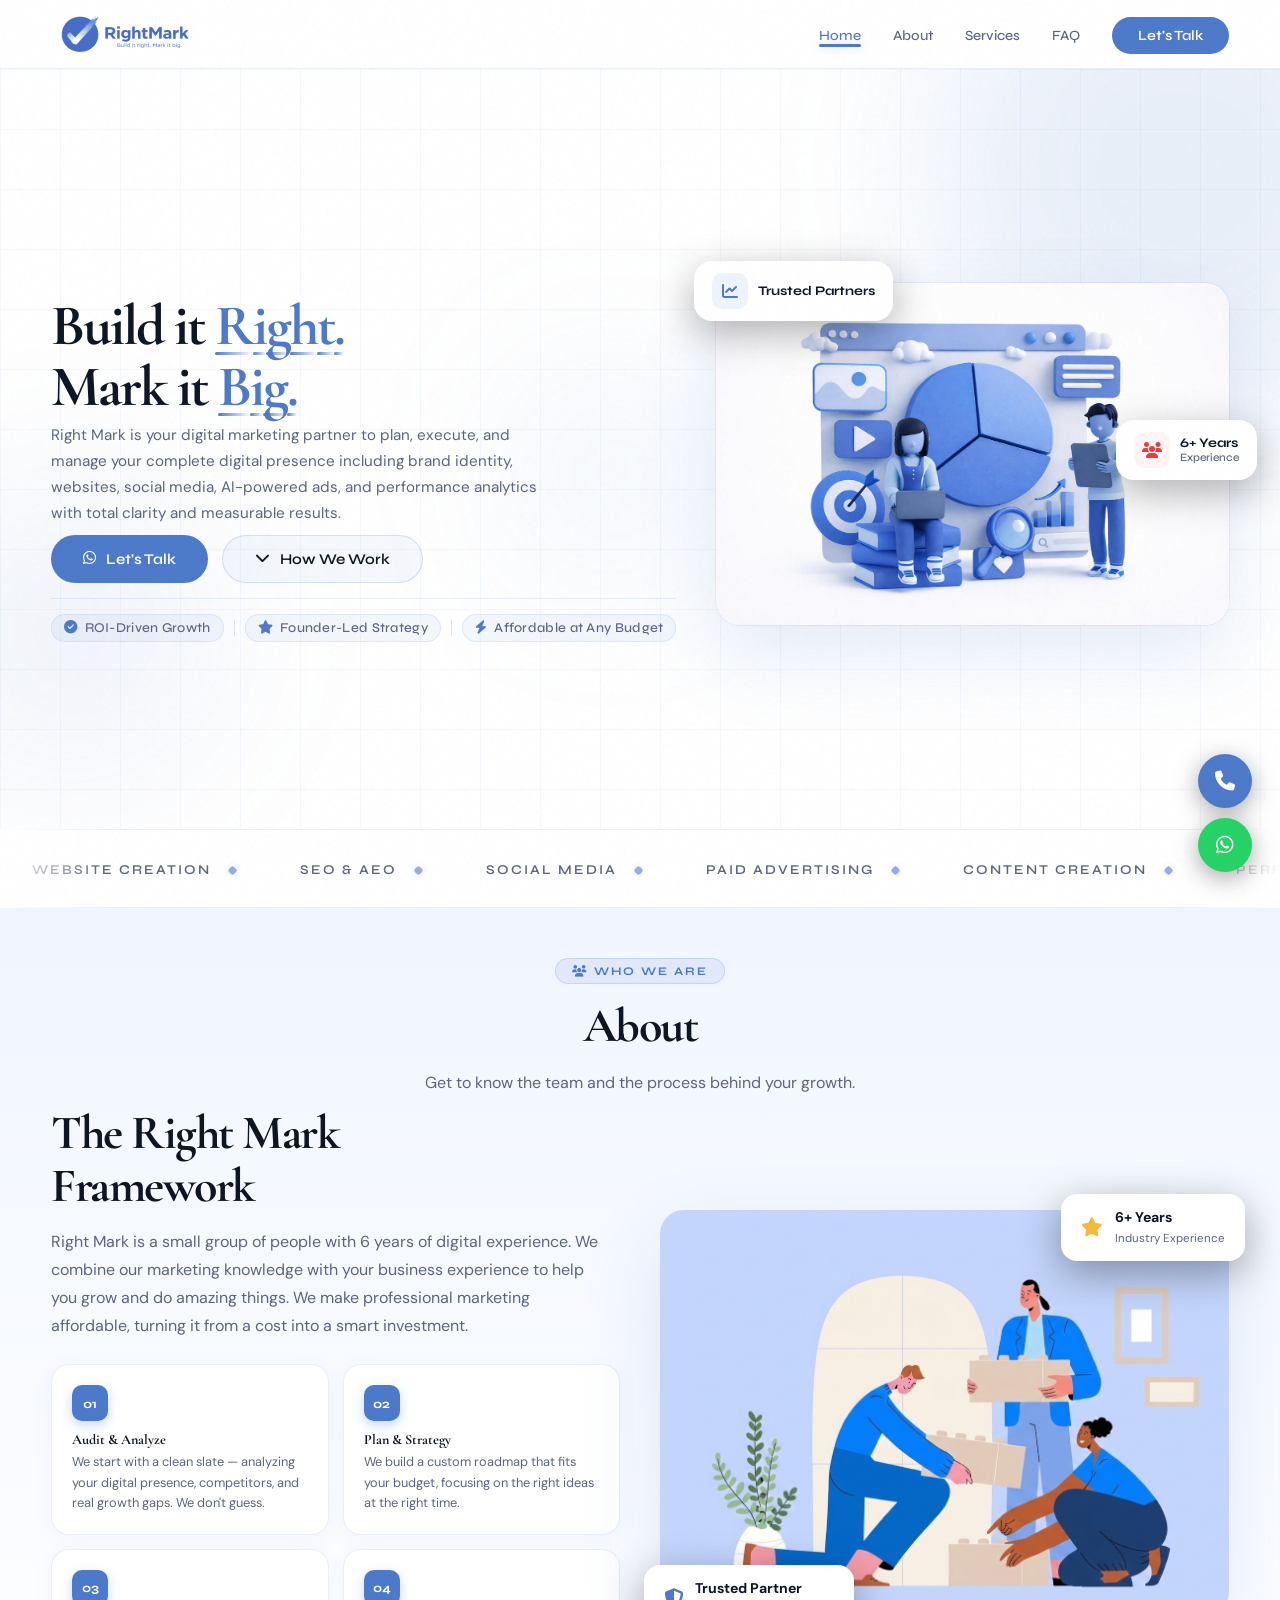
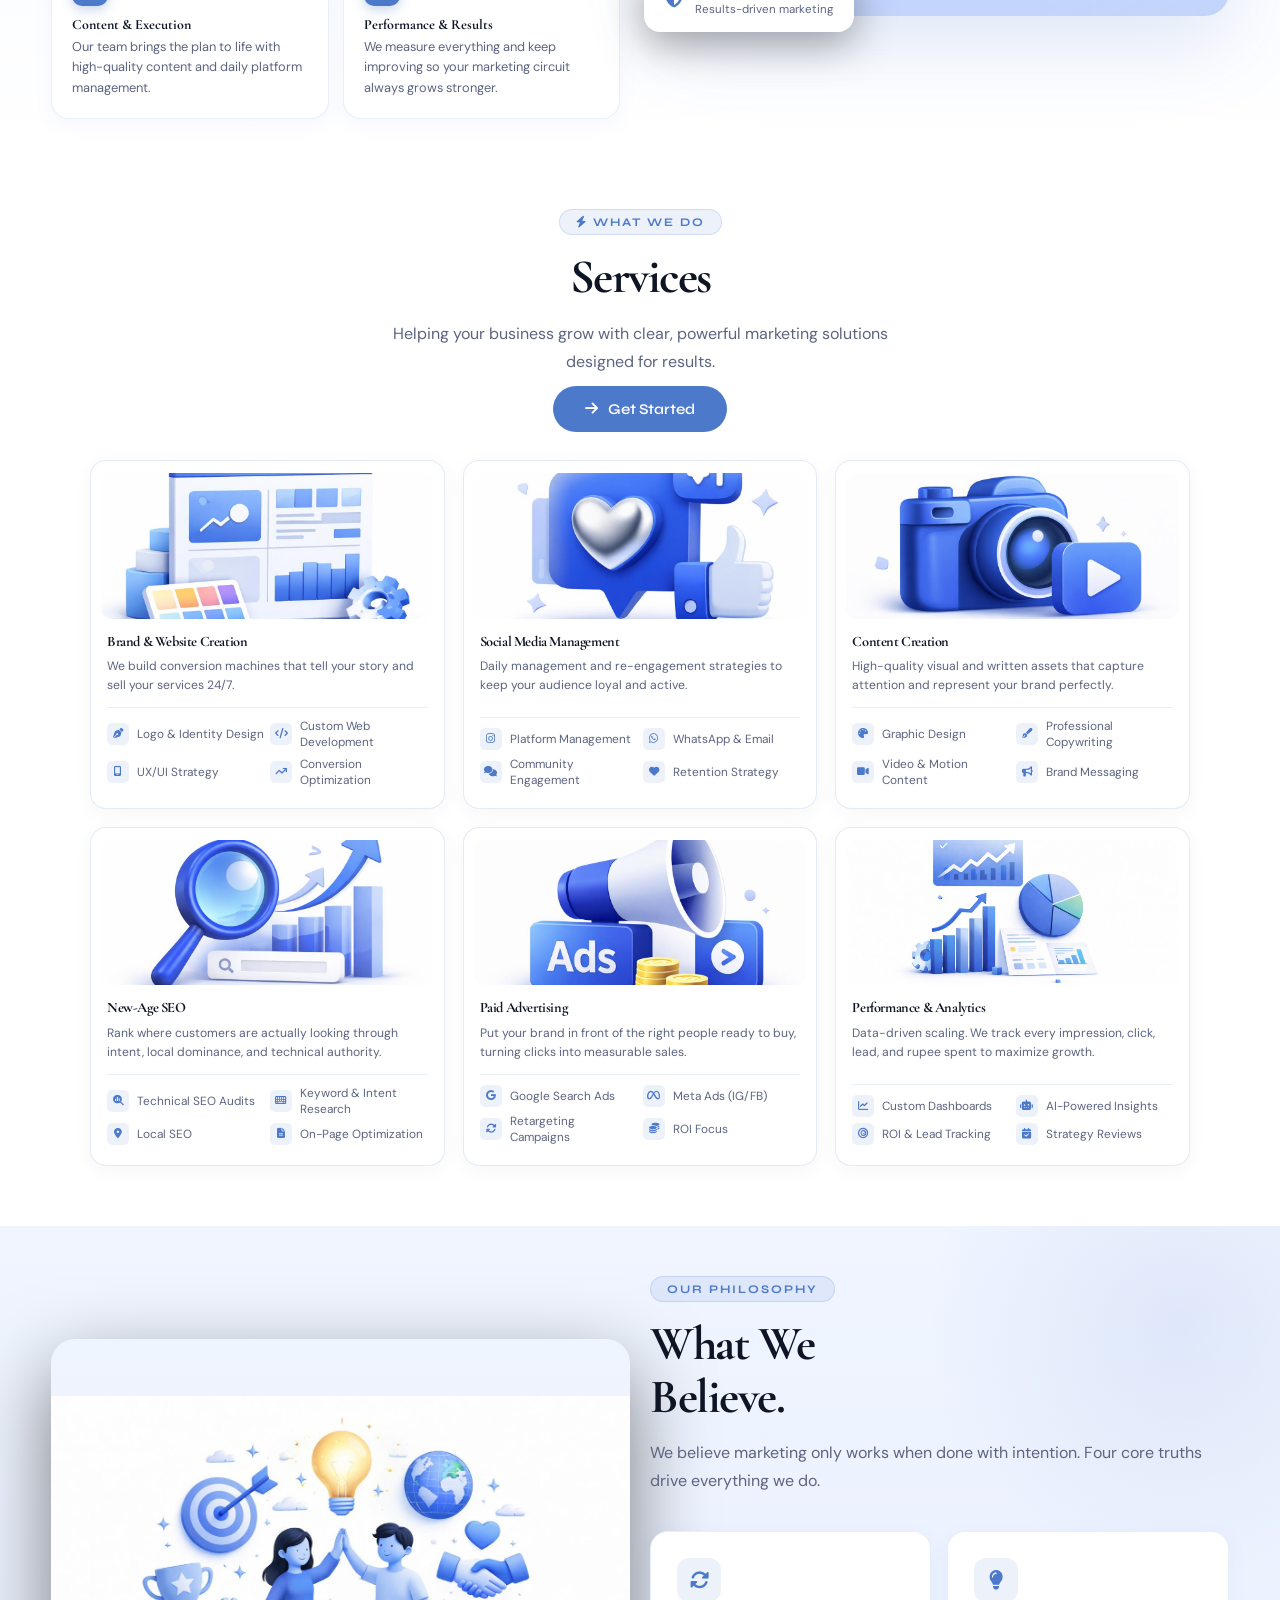
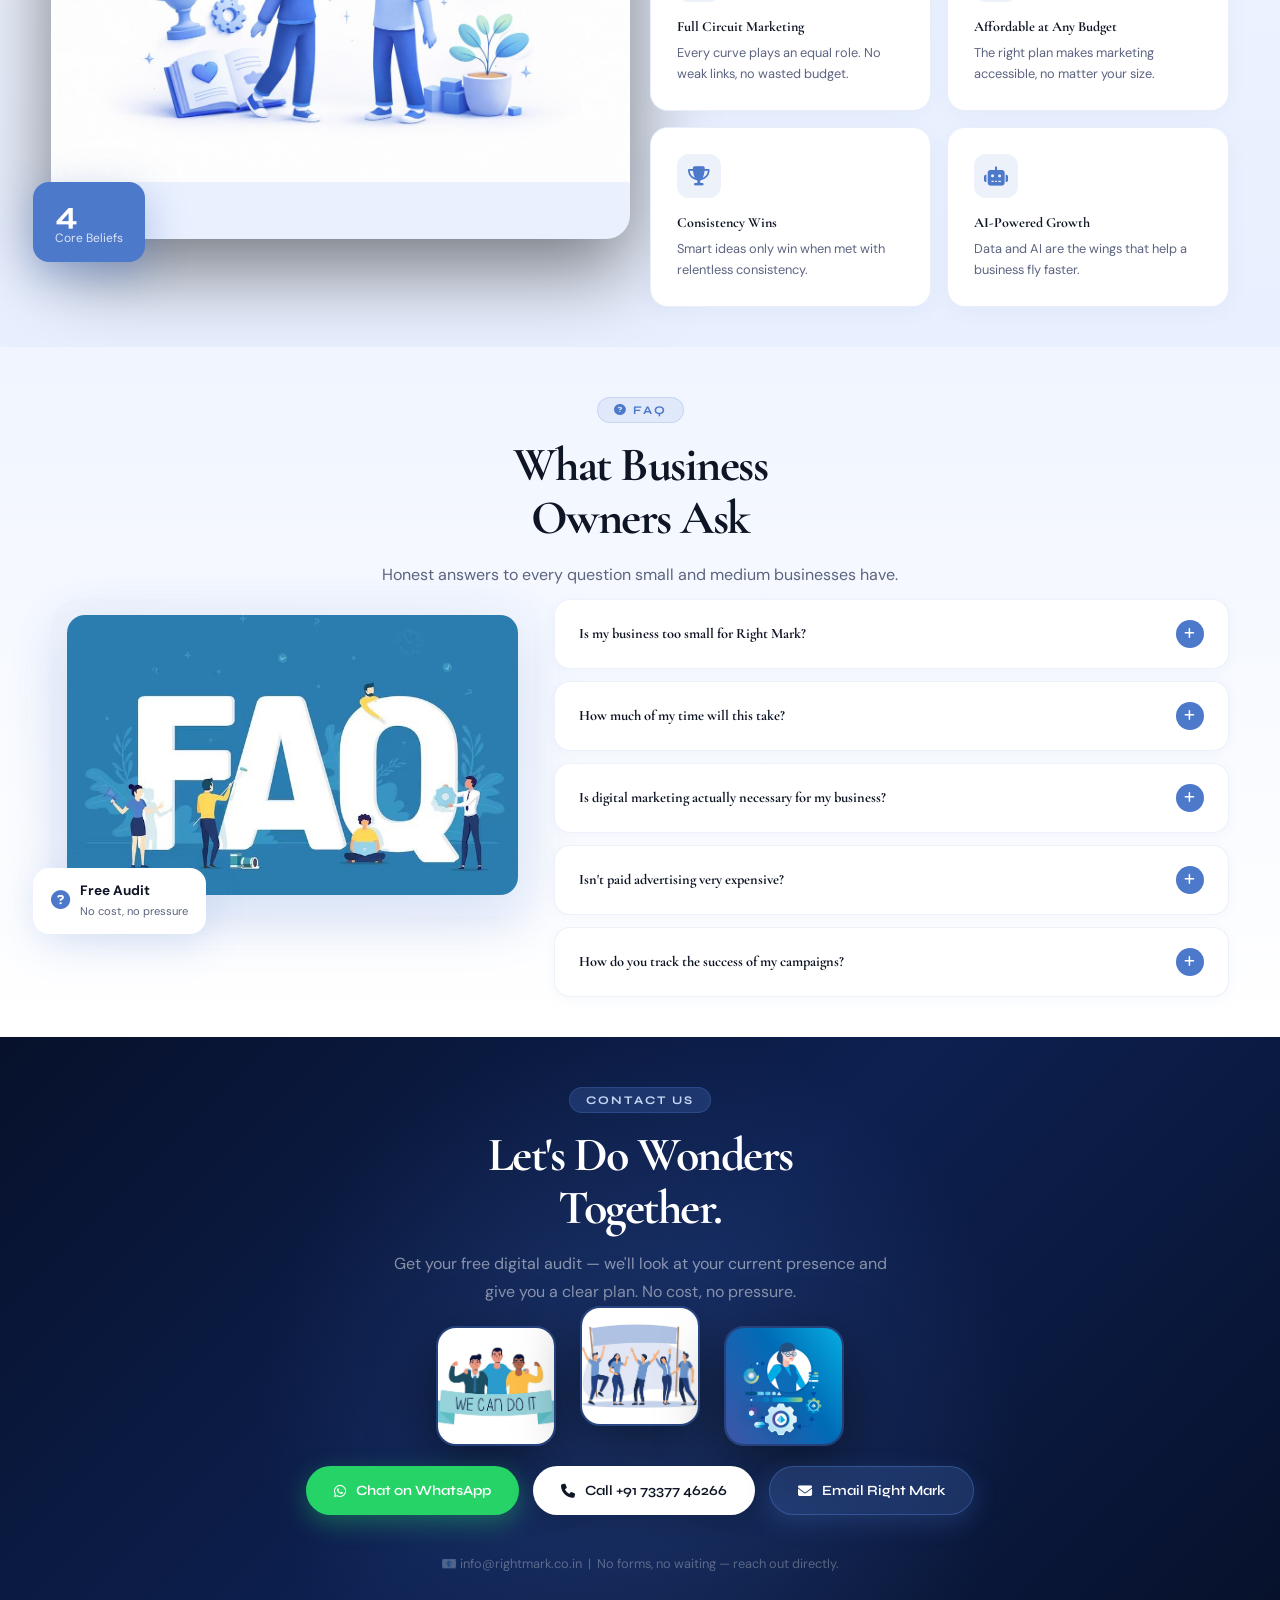
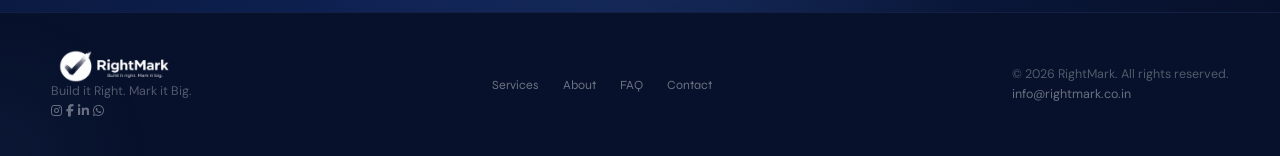
==== index.html @ befcc579 "changes" ====
<!DOCTYPE html>
<html lang="en">

<head>
    <meta charset="UTF-8" />
    <meta name="viewport" content="width=device-width, initial-scale=1.0" />
    <title>RightMark | Build it Right. Mark it Big.</title>
    <meta name="description"
        content="RightMark — digital marketing agency specialising in web design, SEO, social media, paid ads and analytics for small and medium businesses." />
    <link rel="icon" type="image/png" href="./images/favicon.png" />
    <link rel="shortcut icon" type="image/png" href="./images/favicon.png" />
    <link rel="preconnect" href="https://fonts.googleapis.com" />
    <link rel="preconnect" href="https://fonts.gstatic.com" crossorigin />
    <link href="https://fonts.googleapis.com/css2?family=Cormorant+Garamond:ital,wght@0,300;0,400;0,600;1,300;1,400;1,600&family=DM+Sans:ital,wght@0,300;0,400;0,500;0,600;1,300;1,400;1,500;1,600&family=Syne:wght@400;600;700;800&display=swap" rel="stylesheet" />
    <link rel="stylesheet" href="https://cdnjs.cloudflare.com/ajax/libs/font-awesome/6.5.0/css/all.min.css" />
    <link rel="stylesheet" href="styles.css" />
</head>

<body>

    <div id="preloader">
        <div class="preloader-inner">
            <div class="preloader-logo"></div>
            <div class="preloader-bar">
                <div class="preloader-fill"></div>
            </div>
        </div>
    </div>

    <div id="scroll-progress"></div>

    <nav id="navbar">
        <a href="index.html" class="nav-logo">
            <img src="images/logo.png" alt="RightMark" class="nav-logo-img" />
        </a>
        <ul class="nav-links">
            <li><a href="#home">Home</a></li>
            <li><a href="#about">About</a></li>
            <li><a href="#services">Services</a></li>
            <li><a href="#faq">FAQ</a></li>
            <li><a href="#contact" class="nav-cta">Let's Talk</a></li>
        </ul>
        <div class="hamburger" id="hamburger"><span></span><span></span><span></span></div>
    </nav>

    <section class="hero" id="home">
        <div class="orb orb-1"></div>
        <div class="orb orb-2"></div>
        <div class="orb orb-3"></div>

        <div class="hero-left">
            <h1 id="hero-heading" class="moving-heading" style="opacity:0;animation:fade-up 0.6s ease forwards 0.2s">
                <span class="moving-text">
                    <span class="letter">B</span><span class="letter">u</span><span class="letter">i</span><span
                        class="letter">l</span><span class="letter">d</span><span class="letter"> </span><span
                        class="letter">i</span><span class="letter">t</span><span class="letter"> </span><span
                        class="blue letter">R</span><span class="blue letter">i</span><span
                        class="blue letter">g</span><span class="blue letter">h</span><span
                        class="blue letter">t</span><span class="blue letter">.</span>
                    <br>
                    <span class="letter">M</span><span class="letter">a</span><span class="letter">r</span><span
                        class="letter">k</span><span class="letter"> </span><span class="letter">i</span><span
                        class="letter">t</span><span class="letter"> </span><span class="blue letter">B</span><span
                        class="blue letter">i</span><span class="blue letter">g</span><span class="blue letter">.</span>
                </span>
            </h1>
            <p>Right Mark is your digital marketing partner to plan, execute, and manage your complete digital presence
                including brand identity, websites, social media, AI-powered ads, and performance analytics with total
                clarity and measurable results.</p>
            <div class="hero-btns">
                <a href="#contact" class="btn-primary"><i class="fa-brands fa-whatsapp"></i>Let's Talk</a>
                <a href="#services" class="btn-secondary"><i class="fa-solid fa-chevron-down"></i>How We Work</a>
            </div>
            <div class="hero-trust-line">
                <div class="trust-pill"><i class="fa-solid fa-circle-check"></i> ROI-Driven Growth</div>
                <div class="trust-divider"></div>
                <div class="trust-pill"><i class="fa-solid fa-star"></i> Founder-Led Strategy</div>
                <div class="trust-divider"></div>
                <div class="trust-pill"><i class="fa-solid fa-bolt"></i> Affordable at Any Budget</div>
            </div>
        </div>

        <div class="hero-right">
            <div class="hero-img-wrap">
                <div class="img-badge badge-a">
                    <div class="badge-icon" style="background:#eef3fc"><i class="fa-solid fa-chart-line"
                            style="color:#4D79CA;font-size:1rem"></i></div>
                    <div>
                        <div style="font-weight:700">Trusted Partners</div>
                        <div class="badge-label"></div>
                    </div>
                </div>

                <img src="./images/hero.jpg" alt="Digital Marketing Engagement" class="hero-img-main" />

                <div class="img-badge badge-c">
                    <div class="badge-icon" style="background:#fff5f5"><i class="fa-solid fa-users"
                            style="color:#e53e3e;font-size:1rem"></i></div>
                    <div>
                        <div style="font-weight:700">6+ Years</div>
                        <div class="badge-label">Experience</div>
                    </div>
                </div>
            </div>
        </div>
    </section>

    <div class="ticker-wrap">
        <div class="ticker">
            <div class="ticker-item">Website Creation<span class="ticker-dot"></span></div>
            <div class="ticker-item">SEO &amp; AEO<span class="ticker-dot"></span></div>
            <div class="ticker-item">Social Media<span class="ticker-dot"></span></div>
            <div class="ticker-item">Paid Advertising<span class="ticker-dot"></span></div>
            <div class="ticker-item">Content Creation<span class="ticker-dot"></span></div>
            <div class="ticker-item">Performance Analytics<span class="ticker-dot"></span></div>
            <div class="ticker-item">Brand Identity<span class="ticker-dot"></span></div>
            <div class="ticker-item">WhatsApp Marketing<span class="ticker-dot"></span></div>
            <div class="ticker-item">Website Creation<span class="ticker-dot"></span></div>
            <div class="ticker-item">SEO &amp; AEO<span class="ticker-dot"></span></div>
            <div class="ticker-item">Social Media<span class="ticker-dot"></span></div>
            <div class="ticker-item">Paid Advertising<span class="ticker-dot"></span></div>
            <div class="ticker-item">Content Creation<span class="ticker-dot"></span></div>
            <div class="ticker-item">Performance Analytics<span class="ticker-dot"></span></div>
            <div class="ticker-item">Brand Identity<span class="ticker-dot"></span></div>
            <div class="ticker-item">WhatsApp Marketing<span class="ticker-dot"></span></div>
        </div>
    </div>

    <section class="about" id="about">
        <div class="section-center-header reveal">
            <span class="section-tag"><i class="fa-solid fa-users"></i> Who We Are</span>
            <h2 class="section-title">About</h2>
            <p class="section-sub">Get to know the team and the process behind your growth.</p>
        </div>
        <div class="about-inner">
            <div class="reveal-left">
                <h2 class="section-title">The Right Mark<br>Framework</h2>
                <p class="section-sub" style="margin-bottom:0">Right Mark is a small group of people with 6 years of
                    digital experience. We combine our marketing knowledge with your business experience to help you
                    grow and do amazing things. We make professional marketing affordable, turning it from a cost into a
                    smart investment.</p>
                <div class="about-steps">
                    <div class="step reveal reveal-delay-1">
                        <div class="step-num">01</div>
                        <div class="step-content">
                            <h4>Audit &amp; Analyze</h4>
                            <p>We start with a clean slate — analyzing your digital presence, competitors, and real
                                growth gaps. We don't guess.</p>
                        </div>
                    </div>
                    <div class="step reveal reveal-delay-2">
                        <div class="step-num">02</div>
                        <div class="step-content">
                            <h4>Plan &amp; Strategy</h4>
                            <p>We build a custom roadmap that fits your budget, focusing on the right ideas at the right
                                time.</p>
                        </div>
                    </div>
                    <div class="step reveal reveal-delay-3">
                        <div class="step-num">03</div>
                        <div class="step-content">
                            <h4>Content &amp; Execution</h4>
                            <p>Our team brings the plan to life with high-quality content and daily platform management.
                            </p>
                        </div>
                    </div>
                    <div class="step reveal reveal-delay-4">
                        <div class="step-num">04</div>
                        <div class="step-content">
                            <h4>Performance &amp; Results</h4>
                            <p>We measure everything and keep improving so your marketing circuit always grows stronger.
                            </p>
                        </div>
                    </div>
                </div>
            </div>

            <div class="about-img-wrap reveal-right">
                <div class="about-img-badge about-b1">
                    <i class="fa-solid fa-star" style="color:#f6b93b;font-size:1.2rem"></i>
                    <div class="b-text"><strong>6+ Years</strong><span>Industry Experience</span></div>
                </div>
                <img src="images/about2.png" alt="Our Team" class="about-img"
                    style="object-fit: cover; object-position: top;" />
                <div class="about-img-badge about-b2">
                    <i class="fa-solid fa-shield-halved" style="color:#4D79CA;font-size:1.2rem"></i>
                    <div class="b-text"><strong>Trusted Partner</strong><span>Results-driven marketing</span></div>
                </div>
            </div>
        </div>


    </section>

    <section class="services" id="services">
        <div class="section-center-header reveal">
            <span class="section-tag"><i class="fa-solid fa-bolt"></i> What We Do</span>
            <h2 class="section-title">Services</h2>
            <p class="section-sub">Helping your business grow with clear, powerful marketing solutions designed for
                results.</p>
        </div>
        <div class="services-header">
            <a href="#contact" class="btn-primary reveal reveal-delay-2"><i class="fa-solid fa-arrow-right"></i> Get
                Started</a>
        </div>

        <div class="services-grid">

            <div class="service-card reveal reveal-delay-1">
                <div class="service-card-img-wrap">
                    <img src="images/brand.png" alt="Website Design" class="service-card-img"
                        style="object-fit: cover;" />
                </div>
                <div class="service-card-content">

                    <h3>Brand & Website Creation</h3>
                    <p>We build conversion machines that tell your story and sell your services 24/7.</p>
                    <ul class="service-features">
                        <li><span class="fi"><i class="fa-solid fa-pen-nib"></i></span> Logo & Identity Design</li>
                        <li><span class="fi"><i class="fa-solid fa-code"></i></span> Custom Web Development</li>
                        <li><span class="fi"><i class="fa-solid fa-mobile-screen"></i></span> UX/UI Strategy</li>
                        <li><span class="fi"><i class="fa-solid fa-arrow-trend-up"></i></span> Conversion Optimization
                        </li>
                    </ul>
                </div>
            </div>

            <div class="service-card reveal reveal-delay-2">
                <div class="service-card-img-wrap">
                    <img src="images/social.png" alt="Social Media" class="service-card-img"
                        style="object-fit: cover;" />
                </div>
                <div class="service-card-content">

                    <h3>Social Media Management</h3>
                    <p>Daily management and re-engagement strategies to keep your audience loyal and active.</p>
                    <ul class="service-features">
                        <li><span class="fi"><i class="fa-brands fa-instagram"></i></span> Platform Management</li>
                        <li><span class="fi"><i class="fa-brands fa-whatsapp"></i></span> WhatsApp & Email</li>
                        <li><span class="fi"><i class="fa-solid fa-comments"></i></span> Community Engagement</li>
                        <li><span class="fi"><i class="fa-solid fa-heart"></i></span> Retention Strategy</li>
                    </ul>
                </div>
            </div>

            <div class="service-card reveal reveal-delay-3">
                <div class="service-card-img-wrap">
                    <img src="images/content.png" alt="Content Creation" class="service-card-img"
                        style="object-fit: cover;" />
                </div>
                <div class="service-card-content">

                    <h3>Content Creation</h3>
                    <p>High-quality visual and written assets that capture attention and represent your brand perfectly.
                    </p>
                    <ul class="service-features">
                        <li><span class="fi"><i class="fa-solid fa-palette"></i></span> Graphic Design</li>
                        <li><span class="fi"><i class="fa-solid fa-pen-fancy"></i></span> Professional Copywriting</li>
                        <li><span class="fi"><i class="fa-solid fa-video"></i></span> Video & Motion Content</li>
                        <li><span class="fi"><i class="fa-solid fa-bullhorn"></i></span> Brand Messaging</li>
                    </ul>
                </div>
            </div>

            <div class="service-card reveal reveal-delay-1">
                <div class="service-card-img-wrap">
                    <img src="images/seo.png" alt="SEO" class="service-card-img" style="object-fit: cover;" />
                </div>
                <div class="service-card-content">

                    <h3>New-Age SEO</h3>
                    <p>Rank where customers are actually looking through intent, local dominance, and technical
                        authority.</p>
                    <ul class="service-features">
                        <li><span class="fi"><i class="fa-solid fa-magnifying-glass-chart"></i></span> Technical SEO
                            Audits</li>
                        <li><span class="fi"><i class="fa-solid fa-keyboard"></i></span> Keyword & Intent Research</li>
                        <li><span class="fi"><i class="fa-solid fa-location-dot"></i></span> Local SEO</li>
                        <li><span class="fi"><i class="fa-solid fa-file-lines"></i></span> On-Page Optimization</li>
                    </ul>
                </div>
            </div>

            <div class="service-card reveal reveal-delay-2">
                <div class="service-card-img-wrap">
                    <img src="images/ads.png" alt="Paid Advertising" class="service-card-img"
                        style="object-fit: cover;" />
                </div>
                <div class="service-card-content">

                    <h3>Paid Advertising</h3>
                    <p>Put your brand in front of the right people ready to buy, turning clicks into measurable sales.
                    </p>
                    <ul class="service-features">
                        <li><span class="fi"><i class="fa-brands fa-google"></i></span> Google Search Ads</li>
                        <li><span class="fi"><i class="fa-brands fa-meta"></i></span> Meta Ads (IG/FB)</li>
                        <li><span class="fi"><i class="fa-solid fa-rotate"></i></span> Retargeting Campaigns</li>
                        <li><span class="fi"><i class="fa-solid fa-coins"></i></span> ROI Focus</li>
                    </ul>
                </div>
            </div>

            <div class="service-card reveal reveal-delay-3">
                <div class="service-card-img-wrap">
                    <img src="images/performance.jpg" alt="Analytics" class="service-card-img"
                        style="object-fit: cover;" />
                </div>
                <div class="service-card-content">

                    <h3>Performance & Analytics</h3>
                    <p>Data-driven scaling. We track every impression, click, lead, and rupee spent to maximize growth.
                    </p>
                    <ul class="service-features">
                        <li><span class="fi"><i class="fa-solid fa-chart-line"></i></span> Custom Dashboards</li>
                        <li><span class="fi"><i class="fa-solid fa-robot"></i></span> AI-Powered Insights</li>
                        <li><span class="fi"><i class="fa-solid fa-bullseye"></i></span> ROI & Lead Tracking</li>
                        <li><span class="fi"><i class="fa-solid fa-calendar-check"></i></span> Strategy Reviews</li>
                    </ul>
                </div>
            </div>

        </div>
    </section>

    <section class="beliefs" id="beliefs">
        <div class="beliefs-inner">
            <div class="beliefs-img-wrap reveal-left">
                <img src="./images/second.png" alt="Strategy meeting" class="beliefs-img" />
                <div class="beliefs-overlay-badge">
                    <div class="big">4</div>
                    <div class="sm">Core Beliefs</div>
                </div>
            </div>

            <div class="reveal-right">
                <span class="section-tag">Our Philosophy</span>
                <h2 class="section-title">What We<br>Believe.</h2>
                <p class="section-sub">We believe marketing only works when done with intention. Four core truths drive
                    everything we do.</p>
                <div class="beliefs-grid">
                    <div class="belief-card reveal reveal-delay-1">
                        <div class="belief-icon"><i class="fa-solid fa-rotate"></i></div>
                        <h4>Full Circuit Marketing</h4>
                        <p>Every curve plays an equal role. No weak links, no wasted budget.</p>
                    </div>
                    <div class="belief-card reveal reveal-delay-2">
                        <div class="belief-icon"><i class="fa-solid fa-lightbulb"></i></div>
                        <h4>Affordable at Any Budget</h4>
                        <p>The right plan makes marketing accessible, no matter your size.</p>
                    </div>
                    <div class="belief-card reveal reveal-delay-3">
                        <div class="belief-icon"><i class="fa-solid fa-trophy"></i></div>
                        <h4>Consistency Wins</h4>
                        <p>Smart ideas only win when met with relentless consistency.</p>
                    </div>
                    <div class="belief-card reveal reveal-delay-4">
                        <div class="belief-icon"><i class="fa-solid fa-robot"></i></div>
                        <h4>AI-Powered Growth</h4>
                        <p>Data and AI are the wings that help a business fly faster.</p>
                    </div>
                </div>
            </div>
        </div>
    </section>

    <section class="faq-section" id="faq">
        <div class="section-center-header reveal">
            <span class="section-tag"><i class="fa-solid fa-circle-question"></i> FAQ</span>
            <h2 class="section-title">What Business<br>Owners Ask</h2>
            <p class="section-sub">Honest answers to every question small and medium businesses
                have.</p>
        </div>

        <div class="faq-inner">
            <div class="faq-img-wrap reveal-left">
                <div class="faq-badge">
                    <i class="fa-solid fa-circle-question"></i>
                    <div class="b-text"><strong>Free Audit</strong><span>No cost, no pressure</span></div>
                </div>
                <img src="images/FAQ.jpg" alt="Business consultation" class="faq-img" style="object-fit: cover;" />
            </div>

            <div class="faq-list">
                <div class="faq-item reveal reveal-delay-1">
                    <div class="faq-q" onclick="toggleFaq(this)">
                        <h4>Is my business too small for Right Mark?</h4>
                        <div class="faq-icon"><i class="fa-solid fa-plus"></i></div>
                    </div>
                    <div class="faq-a">
                        <p>No. We specifically built this for small and medium businesses. We believe every brand
                            deserves a professional presence, no matter the size of the budget.</p>
                    </div>
                </div>
                <div class="faq-item reveal reveal-delay-2">
                    <div class="faq-q" onclick="toggleFaq(this)">
                        <h4>How much of my time will this take?</h4>
                        <div class="faq-icon"><i class="fa-solid fa-plus"></i></div>
                    </div>
                    <div class="faq-a">
                        <p>Very little. We combine our marketing knowledge with your business experience to set the
                            plan. Then, we handle the daily work while you run your business.</p>
                    </div>
                </div>
                <div class="faq-item reveal reveal-delay-3">
                    <div class="faq-q" onclick="toggleFaq(this)">
                        <h4>Is digital marketing actually necessary for my business?</h4>
                        <div class="faq-icon"><i class="fa-solid fa-plus"></i></div>
                    </div>
                    <div class="faq-a">
                        <p>If your customers use a phone to find services, then yes. Even a simple website and local
                            search presence make sure you aren't invisible. We help you stay where your customers are
                            looking.</p>
                    </div>
                </div>
                <div class="faq-item reveal reveal-delay-4">
                    <div class="faq-q" onclick="toggleFaq(this)">
                        <h4>Isn't paid advertising very expensive?</h4>
                        <div class="faq-icon"><i class="fa-solid fa-plus"></i></div>
                    </div>
                    <div class="faq-a">
                        <p>It's only expensive if it doesn't bring you customers. We use a targeted approach even with a
                            limited budget. Every rupee is used to bring you a real lead.</p>
                    </div>
                </div>
                <div class="faq-item reveal reveal-delay-5">
                    <div class="faq-q" onclick="toggleFaq(this)">
                        <h4>How do you track the success of my campaigns?</h4>
                        <div class="faq-icon"><i class="fa-solid fa-plus"></i></div>
                    </div>
                    <div class="faq-a">
                        <p>We implement detailed analytics and lead tracking for every project, giving you custom
                            dashboards so you can see exactly where your leads are coming from.</p>
                    </div>
                </div>
            </div>
        </div>
    </section>

    <section class="contact" id="contact">
        <div class="contact-content">
            <div class="reveal">
                <span class="section-tag" style="background:rgba(77,121,202,0.25);color:#c5d7f5">Contact Us</span>
                <h2 class="section-title">Let's Do Wonders<br>Together.</h2>
                <p class="section-sub">Get your free digital audit — we'll look at your current presence and give you a
                    clear plan. No cost, no pressure.</p>
            </div>

            <div class="contact-img-row reveal">
                <div class="contact-img-item">
                    <img src="images/contact1.png" alt="Team" />
                </div>
                <div class="contact-img-item">
                    <img src="images/contact2.png" alt="Meeting" />
                </div>
                <div class="contact-img-item">
                    <img src="images/contact3.png" alt="Strategy" />
                </div>
            </div>

            <div class="contact-methods reveal">
                <a href="https://wa.me/917337746266" class="contact-btn whatsapp" target="_blank" rel="noopener">
                    <i class="fa-brands fa-whatsapp"></i> Chat on WhatsApp
                </a>
                <a href="tel:+917337746266" class="contact-btn phone">
                    <i class="fa-solid fa-phone"></i> Call +91 73377 46266
                </a>
                <a href="mailto:info@rightmark.co.in" class="contact-btn email">
                    <i class="fa-solid fa-envelope"></i> Email Right Mark
                </a>
            </div>
            <p class="contact-note">📧 info@rightmark.co.in &nbsp;|&nbsp; No forms, no waiting — reach out directly.</p>
        </div>
    </section>

    <footer>
        <div class="footer-brand">
            <div class="footer-logo">
                <img src="images/logo.png" alt="RightMark" class="footer-logo-img" />
            </div>
            <p class="footer-tagline">Build it Right. Mark it Big.</p>
            <div class="footer-socials">
                <a href="#" class="social-btn" aria-label="Instagram"><i class="fa-brands fa-instagram"></i></a>
                <a href="#" class="social-btn" aria-label="Facebook"><i class="fa-brands fa-facebook-f"></i></a>
                <a href="#" class="social-btn" aria-label="LinkedIn"><i class="fa-brands fa-linkedin-in"></i></a>
                <a href="https://wa.me/917337746266" class="social-btn" aria-label="WhatsApp" target="_blank"
                    rel="noopener"><i class="fa-brands fa-whatsapp"></i></a>
            </div>
        </div>
        <div class="footer-links">
            <a href="#services">Services</a>
            <a href="#about">About</a>
            <a href="#faq">FAQ</a>
            <a href="#contact">Contact</a>
        </div>
        <div class="footer-bottom">
            <p>&copy; 2026 RightMark. All rights reserved.</p>
            <a href="mailto:info@rightmark.co.in">info@rightmark.co.in</a>
        </div>
    </footer>

    <div class="float-widget">
        <a href="tel:+917337746266" class="float-btn float-call" title="Call Us">
            <i class="fa-solid fa-phone"></i>
        </a>
        <a href="https://wa.me/917337746266" class="float-btn float-wa" title="WhatsApp" target="_blank" rel="noopener">
            <i class="fa-brands fa-whatsapp"></i>
        </a>
    </div>

    <button id="back-to-top" aria-label="Back to top">
        <i class="fa-solid fa-arrow-up"></i>
    </button>

    <script src="script.js" defer></script>
</body>

</html>
---- styles.css ----
/* ========== ROOT VARIABLES ========== */
:root {
  --blue: #4d79ca;
  --blue-dark: #3560b0;
  --blue-xdark: #1e3f80;
  --blue-light: #7aa0dc;
  --blue-pale: #ddeaff;
  --blue-glow: rgba(77, 121, 202, 0.3);
  --white: #ffffff;
  --off-white: #f0f5ff;
  --text: #0e1525;
  --text-muted: #5c6480;
  --border: rgba(77, 121, 202, 0.15);
  --dark: #07112b;
  --dark2: #0d1e40;
  --card-bg: #ffffff;
}

*,
*::before,
*::after {
  box-sizing: border-box;
  margin: 0;
  padding: 0;
}

html {
  scroll-behavior: smooth;
}

body {
  font-family: "DM Sans", sans-serif;
  background: var(--white);
  color: var(--text);
  overflow-x: hidden;
}

h1,
h2,
h3,
h4,
.section-title,
.belief-card h4,
.service-card-content h3,
.step-content h4,
.why-item h4,
.faq-q h4 {
  font-family: "Cormorant Garamond", serif;
}

.nav-links a,
.nav-cta,
.section-tag,
.trust-pill,
.btn-primary,
.btn-secondary,
.contact-btn,
.footer-links a {
  font-family: "Syne", sans-serif;
}

/* ========== NOISE ========== */
body::after {
  content: "";
  position: fixed;
  inset: 0;
  background-image: url("data:image/svg+xml,%3Csvg viewBox='0 0 256 256' xmlns='http://www.w3.org/2000/svg'%3E%3Cfilter id='n'%3E%3CfeTurbulence type='fractalNoise' baseFrequency='0.85' numOctaves='4' stitchTiles='stitch'/%3E%3C/filter%3E%3Crect width='100%25' height='100%25' filter='url(%23n)' opacity='0.03'/%3E%3C/svg%3E");
  pointer-events: none;
  z-index: 9998;
  opacity: 0.6;
}

/* ========== NAV ========== */
nav {
  position: sticky;
  top: 0;
  left: 0;
  right: 0;
  z-index: 1000;
  padding: 14px 4%;
  display: flex;
  align-items: center;
  justify-content: space-between;
  background: rgba(255, 255, 255, 0.88);
  backdrop-filter: blur(20px);
  border-bottom: 1px solid rgba(77, 121, 202, 0.12);
  transition: all 0.4s;
}

nav.scrolled {
  padding: 10px 4%;
  background: rgba(255, 255, 255, 0.96);
  box-shadow: 0 4px 30px rgba(77, 121, 202, 0.1);
}

.nav-logo {
  display: flex;
  align-items: center;
  text-decoration: none;
}

.nav-logo-img {
  height: 40px;
  width: auto;
  display: block;
  object-fit: contain;
}

.nav-links {
  display: flex;
  align-items: center;
  gap: 32px;
  list-style: none;
}

.nav-links a {
  text-decoration: none;
  color: var(--text-muted);
  font-size: 0.88rem;
  font-weight: 500;
  transition: color 0.3s;
  position: relative;
}

.nav-links a::after {
  content: "";
  position: absolute;
  bottom: -3px;
  left: 0;
  width: 0;
  height: 3px;
  background: var(--blue);
  border-radius: 2px;
  box-shadow: 0 0 8px var(--blue-glow);
  transition: width 0.3s;
}

.nav-links a:hover {
  color: var(--blue);
}

.nav-links a:hover::after {
  width: 100%;
}

.nav-cta {
  background: var(--blue) !important;
  color: white !important;
  padding: 10px 26px;
  border-radius: 50px;
  font-weight: 600 !important;
}

.nav-cta::after {
  display: none !important;
}

.nav-cta:hover {
  box-shadow: 0 8px 24px var(--blue-glow);
  transform: translateY(-2px);
}

.nav-links a.active {
  color: var(--blue);
}

.nav-links a.active::after {
  width: 100%;
  box-shadow: 0 0 10px var(--blue-glow);
}

.hamburger {
  display: none;
  flex-direction: column;
  gap: 5px;
  cursor: pointer;
}

.hamburger span {
  display: block;
  width: 24px;
  height: 2px;
  background: var(--text);
  border-radius: 2px;
  transition: all 0.3s;
}

/* ========== HERO ========== */
.hero {
  min-height: calc(100vh - 140px);
  padding: 50px 4% 40px;
  display: grid;
  grid-template-columns: 1fr 1.4fr;
  gap: 40px;
  position: relative;
  overflow: hidden;
  background: white;
}

.hero::before {
  content: "";
  position: absolute;
  inset: 0;
  background-image:
    linear-gradient(rgba(77, 121, 202, 0.05) 1px, transparent 1px),
    linear-gradient(90deg, rgba(77, 121, 202, 0.05) 1px, transparent 1px);
  background-size: 60px 60px;
  animation: grid-pan 20s linear infinite;
}

@keyframes grid-pan {
  from {
    background-position: 0 0;
  }

  to {
    background-position: 60px 60px;
  }
}

.orb {
  position: absolute;
  border-radius: 50%;
  filter: blur(80px);
  animation: float-orb 8s ease-in-out infinite;
  z-index: 0;
  pointer-events: none;
}

.orb-1 {
  width: 500px;
  height: 500px;
  background: rgba(77, 121, 202, 0.12);
  top: -150px;
  right: -150px;
}

.orb-2 {
  width: 300px;
  height: 300px;
  background: rgba(77, 121, 202, 0.08);
  bottom: 50px;
  left: -80px;
  animation-delay: 3s;
}

.orb-3 {
  width: 200px;
  height: 200px;
  background: rgba(120, 160, 220, 0.1);
  top: 40%;
  left: 40%;
  animation-delay: 5s;
}

@keyframes float-orb {

  0%,
  100% {
    transform: translateY(0) scale(1);
  }

  50% {
    transform: translateY(-40px) scale(1.08);
  }
}

.hero-left {
  position: relative;
  z-index: 1;
  padding-top: 30px;
  align-self: center;
}

.hero h1 {
  font-size: clamp(2.4rem, 4.5vw, 4rem);
  font-weight: 800;
  line-height: 1.06;
  letter-spacing: -2px;
  margin-bottom: 5px;
  color: var(--text);
}

.hero h1 .blue {
  color: var(--blue);
  position: relative;
  display: inline-block;
}

.hero h1 .blue::after {
  content: "";
  position: absolute;
  bottom: 2px;
  left: 0;
  right: 0;
  height: 3px;
  background: linear-gradient(90deg, var(--blue), transparent);
  border-radius: 2px;
  transform: scaleX(0);
  transform-origin: left;
  animation: line-grow 0.8s ease forwards 1s;
}

@keyframes line-grow {
  to {
    transform: scaleX(1);
  }
}

.hero p {
  font-size: 0.95rem;
  color: var(--text-muted);
  line-height: 1.7;
  margin-bottom: 8px;
  max-width: 500px;
  opacity: 0;
  animation: fade-up 0.8s ease forwards 0.6s;
}

.hero-btns {
  display: flex;
  gap: 14px;
  flex-wrap: wrap;
  opacity: 0;
  animation: fade-up 0.8s ease forwards 0.8s;
}

.hero-trust-line {
  display: flex;
  align-items: center;
  gap: 10px;
  margin-top: 15px;
  padding-top: 15px;
  border-top: 1px solid rgba(77, 121, 202, 0.12);
  flex-wrap: nowrap;
  white-space: nowrap;
  opacity: 0;
  animation: fade-up 0.8s ease forwards 1.1s;
}

.trust-pill {
  display: flex;
  align-items: center;
  gap: 7px;
  font-size: 0.84rem;
  color: var(--text-muted);
  font-weight: 500;
  letter-spacing: 0.3px;
  background: rgba(77, 121, 202, 0.06);
  padding: 5px 12px;
  border-radius: 50px;
  border: 1px solid rgba(77, 121, 202, 0.12);
}

.trust-pill i {
  color: var(--blue);
  font-size: 0.84rem;
}

.trust-divider {
  width: 1px;
  height: 16px;
  background: rgba(77, 121, 202, 0.18);
  flex-shrink: 0;
}

/* ========== HERO RIGHT IMAGE ========== */
.hero-right {
  position: relative;
  z-index: 1;
  opacity: 0;
  animation: fade-in-right 1s ease forwards 0.5s;
  align-self: center;
}

@keyframes fade-in-right {
  from {
    opacity: 0;
    transform: translateX(50px);
  }

  to {
    opacity: 1;
    transform: translateX(0);
  }
}

.hero-img-wrap {
  position: relative;
  animation: float-card 5s ease-in-out infinite;
}

.hero-img-main {
  width: 100%;
  height: 100%;
  max-height: 420px;
  margin: 0 auto;
  border-radius: 24px;
  box-shadow: 0 30px 80px rgba(77, 121, 202, 0.15), 0 0 0 1px rgba(77, 121, 202, 0.1);
  object-fit: contain;
  display: block;
}

.img-badge {
  position: absolute;
  background: white;
  border-radius: 18px;
  padding: 12px 18px;
  display: flex;
  align-items: center;
  gap: 10px;
  box-shadow: 0 12px 40px rgba(0, 0, 0, 0.3);
  font-family: "Syne", sans-serif;
  font-weight: 700;
  color: var(--text);
  font-size: 0.82rem;
  white-space: nowrap;
}

.img-badge .badge-icon {
  width: 36px;
  height: 36px;
  border-radius: 10px;
  display: flex;
  align-items: center;
  justify-content: center;
  font-size: 1rem;
  flex-shrink: 0;
}

.img-badge .badge-label {
  color: var(--text-muted);
  font-size: 0.7rem;
  font-weight: 500;
}

.badge-a {
  top: -22px;
  left: -22px;
  animation: badge-pop 3s ease-in-out infinite;
}

.badge-c {
  top: 40%;
  right: -28px;
  animation: badge-pop 4s ease-in-out infinite 2s;
}

@keyframes badge-pop {

  0%,
  100% {
    transform: translateY(0) scale(1);
  }

  30% {
    transform: translateY(-10px) scale(1.04);
  }

  60% {
    transform: translateY(-5px) scale(1.02);
  }
}

@keyframes float-card {

  0%,
  100% {
    transform: translateY(0);
  }

  50% {
    transform: translateY(-12px);
  }
}

/* ========== ABOUT PAGE image-left / content-right ========== */
.about-inner>.about-img-wrap:first-child {
  grid-column: 1;
  grid-row: 1;
}

.about-inner>.about-img-wrap:first-child~div {
  grid-column: 2;
  grid-row: 1;
}


/* ========== BUTTONS ========== */
.btn-primary {
  display: inline-flex;
  align-items: center;
  gap: 10px;
  background: var(--blue);
  color: white;
  text-decoration: none;
  padding: 14px 32px;
  border-radius: 50px;
  font-weight: 600;
  font-size: 0.93rem;
  transition: all 0.25s cubic-bezier(0.34, 1.56, 0.64, 1);
  position: relative;
  overflow: hidden;
}

.btn-primary::before {
  content: "";
  position: absolute;
  top: -50%;
  left: -70%;
  width: 45%;
  height: 200%;
  background: rgba(255, 255, 255, 0.22);
  transform: skewX(-18deg);
  transition: left 0.55s ease;
  pointer-events: none;
}

.btn-primary:hover::before {
  left: 130%;
}

.btn-primary:hover {
  transform: translateY(-3px) scale(1.03);
  box-shadow: 0 14px 36px var(--blue-glow);
}

.btn-primary i {
  transition: transform 0.2s;
}

.btn-primary:hover i {
  transform: translateX(5px);
}

.btn-secondary {
  display: inline-flex;
  align-items: center;
  gap: 10px;
  background: rgba(77, 121, 202, 0.05);
  color: var(--text);
  text-decoration: none;
  padding: 14px 32px;
  border-radius: 50px;
  font-weight: 600;
  font-size: 0.93rem;
  border: 1.5px solid rgba(77, 121, 202, 0.2);
  transition: all 0.25s;
}

.btn-secondary:hover {
  background: rgba(77, 121, 202, 0.1);
  border-color: var(--blue);
  color: var(--blue);
  box-shadow: 0 4px 16px rgba(77, 121, 202, 0.12);
}

@keyframes fade-up {
  from {
    opacity: 0;
    transform: translateY(32px);
  }

  to {
    opacity: 1;
    transform: translateY(0);
  }
}

/* ========== REVEAL ========== */
.reveal {
  opacity: 0;
  transform: translateY(40px);
  transition: opacity 0.7s ease, transform 0.7s ease;
}

.reveal.visible {
  opacity: 1;
  transform: translateY(0);
}

.reveal-delay-1 {
  transition-delay: 0.1s;
}

.reveal-delay-2 {
  transition-delay: 0.2s;
}

.reveal-delay-3 {
  transition-delay: 0.3s;
}

.reveal-delay-4 {
  transition-delay: 0.4s;
}

.reveal-delay-5 {
  transition-delay: 0.5s;
}

.reveal-left {
  opacity: 0;
  transform: translateX(-40px);
  transition: opacity 0.7s ease, transform 0.7s ease;
}

.reveal-left.visible {
  opacity: 1;
  transform: translateX(0);
}

.reveal-right {
  opacity: 0;
  transform: translateX(40px);
  transition: opacity 0.7s ease, transform 0.7s ease;
}

.reveal-right.visible {
  opacity: 1;
  transform: translateX(0);
}

/* ========== SECTION BASE ========== */
section {
  padding: 50px 4% 30px;
}

.section-tag {
  display: inline-block;
  background: rgba(77, 121, 202, 0.1);
  color: var(--blue);
  padding: 5px 16px;
  border-radius: 50px;
  font-size: 0.73rem;
  font-weight: 700;
  letter-spacing: 2px;
  text-transform: uppercase;
  margin-bottom: 16px;
  border: 1px solid rgba(77, 121, 202, 0.18);
  transition: background 0.2s;
}

.section-tag:hover {
  background: rgba(77, 121, 202, 0.18);
}

.section-title {
  font-size: clamp(2rem, 3.8vw, 3rem);
  font-weight: 800;
  letter-spacing: -1.5px;
  line-height: 1.1;
  margin-bottom: 16px;
  color: var(--text);
}

.section-sub {
  font-size: 1rem;
  color: var(--text-muted);
  line-height: 1.75;
  max-width: 560px;
}

/* ========== TICKER ========== */
.ticker-wrap {
  overflow: hidden;
  background: #ffffff;
  padding: 28px 0;
  white-space: nowrap;
  border-top: 1px solid rgba(77, 121, 202, 0.12);
  border-bottom: 1px solid rgba(77, 121, 202, 0.12);
  position: relative;
  -webkit-mask-image: linear-gradient(to right, transparent 0%, black 8%, black 92%, transparent 100%);
  mask-image: linear-gradient(to right, transparent 0%, black 8%, black 92%, transparent 100%);
}

.ticker {
  display: inline-flex;
  align-items: center;
  animation: ticker 36s linear infinite;
}

.ticker:hover {
  animation-play-state: paused;
}

.ticker-item {
  display: inline-flex;
  align-items: center;
  gap: 18px;
  padding: 0 32px;
  font-family: "Syne", sans-serif;
  font-size: 0.84rem;
  font-weight: 600;
  color: var(--text-muted);
  letter-spacing: 2px;
  text-transform: uppercase;
  transition: color 0.3s;
}

.ticker-item:hover {
  color: var(--blue);
}

.ticker-dot {
  display: inline-block;
  width: 7px;
  height: 7px;
  background: var(--blue);
  opacity: 0.6;
  transform: rotate(45deg);
  flex-shrink: 0;
  border-radius: 2px;
  box-shadow: 0 0 6px rgba(77, 121, 202, 0.4);
}

@keyframes ticker {
  from {
    transform: translateX(0);
  }

  to {
    transform: translateX(-50%);
  }
}

/* ========== BELIEFS ========== */
.beliefs {
  background: linear-gradient(180deg, var(--off-white) 0%, #e8effe 100%);
  position: relative;
  overflow: hidden;
  padding: 50px 4% 40px;
}

.beliefs::before {
  content: "";
  position: absolute;
  top: -200px;
  right: -200px;
  width: 600px;
  height: 600px;
  background: radial-gradient(circle, rgba(77, 121, 202, 0.1) 0%, transparent 60%);
  pointer-events: none;
}

.beliefs-inner {
  display: grid;
  grid-template-columns: 1fr 1fr;
  gap: 20px;
  align-items: center;
}

.beliefs-img-wrap {
  position: relative;
}

.beliefs-img {
  width: 100%;
  height: 500px;
  max-height: 750px;
  margin: 0 auto;
  border-radius: 24px;
  object-fit: contain;
  box-shadow: 0 30px 80px rgba(0, 0, 0, 0.5);
  animation: float-card 5s ease-in-out infinite 1s;
}

.beliefs-overlay-badge {
  position: absolute;
  bottom: -18px;
  left: -18px;
  background: var(--blue);
  color: white;
  border-radius: 16px;
  padding: 16px 22px;
  box-shadow: 0 12px 40px rgba(77, 121, 202, 0.4);
  animation: badge-pop 4s ease-in-out infinite;
}

.beliefs-overlay-badge .big {
  font-family: "Syne", sans-serif;
  font-size: 2rem;
  font-weight: 700;
  line-height: 1;
}

.beliefs-overlay-badge .sm {
  font-size: 0.75rem;
  opacity: 0.8;
}

.beliefs-grid {
  display: grid;
  grid-template-columns: 1fr 1fr;
  gap: 16px;
  margin-top: 36px;
}

.belief-card {
  background: white;
  border: 1px solid rgba(77, 121, 202, 0.12);
  border-radius: 18px;
  padding: 26px;
  box-shadow: 0 4px 20px rgba(77, 121, 202, 0.06);
  transition: all 0.35s;
  cursor: default;
}

.belief-card:hover {
  background: white;
  border-color: rgba(77, 121, 202, 0.3);
  transform: translateY(-6px);
  box-shadow: 0 20px 50px rgba(77, 121, 202, 0.12);
}

.belief-icon {
  width: 44px;
  height: 44px;
  background: rgba(77, 121, 202, 0.1);
  border-radius: 12px;
  display: flex;
  align-items: center;
  justify-content: center;
  margin-bottom: 16px;
  font-size: 1.2rem;
  transition: all 0.3s;
  color: var(--blue);
}

.belief-card:hover .belief-icon {
  background: var(--blue);
  transform: scale(1.1) rotate(5deg);
  color: white;
}

.belief-card h4 {
  font-size: 0.88rem;
  font-weight: 700;
  color: var(--text);
  margin-bottom: 8px;
}

.belief-card p {
  font-size: 0.8rem;
  color: var(--text-muted);
  line-height: 1.6;
}

/* ========== SERVICES ========== */
.services {
  background: #ffffff;
  padding: 50px 4% 60px;
  /* top padding above the cards section, good bottom space */
}

/* Global Section Centered Header */
.section-center-header {
  text-align: center;
  max-width: 1100px;
  margin: 0 auto 10px auto;
}

.section-center-header .section-sub {
  margin: 0 auto;
}

.services-header {
  display: flex;
  justify-content: center;
  align-items: center;
  margin-bottom: 28px;
  max-width: 1100px;
  margin-left: auto;
  margin-right: auto;
}

/* ===== SERVICE GRID: always 3 columns, good gap ===== */
.services-grid {
  display: grid;
  grid-template-columns: repeat(3, 1fr);
  gap: 18px;
  /* gap between the 3 cards */
  max-width: 1100px;
  margin: 0 auto;
}

.service-card {
  background: var(--card-bg);
  border: 1px solid var(--border);
  border-radius: 16px;
  overflow: hidden;
  box-shadow: 0 4px 20px rgba(0, 0, 0, 0.04);
  transition: all 0.3s ease;
  display: flex;
  flex-direction: column;
}

.service-card:hover {
  transform: translateY(-6px);
  box-shadow: 0 16px 40px rgba(77, 121, 202, 0.13);
  border-color: rgba(77, 121, 202, 0.3);
}

/* image wrap: sits with margin inside the card */
.service-card-img-wrap {
  position: relative;
  width: calc(100% - 20px);
  aspect-ratio: 16 / 7;
  margin: 12px auto 0;
  /* top gap inside card before image */
  border-radius: 10px;
  overflow: hidden;
}

.service-card-img {
  width: 100%;
  height: 100%;
  object-fit: cover;
  transition: transform 0.5s ease;
}

.service-card:hover .service-card-img {
  transform: scale(1.05);
}

/* content: good top + bottom padding */
.service-card-content {
  padding: 14px 16px 18px 16px;
  flex-grow: 1;
  display: flex;
  flex-direction: column;
}

.svc-badge {
  position: absolute;
  top: 10px;
  left: 10px;
  background: white;
  border-radius: 10px;
  padding: 5px 10px;
  display: flex;
  align-items: center;
  gap: 6px;
  box-shadow: 0 4px 12px rgba(0, 0, 0, 0.1);
  font-weight: 700;
  font-size: 0.68rem;
  color: var(--text);
  font-family: "Syne", sans-serif;
  z-index: 10;
}

.svc-badge .sbi {
  width: 22px;
  height: 22px;
  border-radius: 5px;
  display: flex;
  align-items: center;
  justify-content: center;
  font-size: 0.72rem;
  flex-shrink: 0;
}

.svc-badge small {
  font-size: 0.58rem;
  color: var(--text-muted);
  font-weight: 500;
}

.service-num-label {
  font-family: "Syne", sans-serif;
  font-size: 0.68rem;
  font-weight: 700;
  color: var(--blue);
  letter-spacing: 2px;
  text-transform: uppercase;
  margin-bottom: 8px;
  opacity: 0.8;
  display: inline-block;
  padding: 2px 8px;
  background: transparent;
  border-radius: 4px;
  transition: background 0.2s;
  margin-left: -8px;
}

.service-card:hover .service-num-label {
  background: rgba(77, 121, 202, 0.08);
}

.service-card-content h3 {
  font-size: 0.9rem;
  font-weight: 800;
  letter-spacing: -0.4px;
  margin-bottom: 6px;
  color: var(--text);
  line-height: 1.3;
  white-space: nowrap;
}

.service-card-content>p {
  font-size: 0.76rem;
  color: var(--text-muted);
  line-height: 1.55;
  margin-bottom: 12px;
  flex-grow: 1;
}

/* features list with clear top border and padding */
.service-features {
  list-style: none;
  display: grid;
  grid-template-columns: 1fr 1fr;
  gap: 6px;
  margin-top: auto;
  border-top: 1px solid rgba(77, 121, 202, 0.12);
  padding-top: 10px;
  /* gap between border and feature items */
  padding-bottom: 2px;
}

.service-features li {
  display: flex;
  align-items: center;
  gap: 8px;
  font-size: 0.74rem;
  color: var(--text-muted);
}

.service-features li .fi {
  width: 22px;
  height: 22px;
  background: rgba(77, 121, 202, 0.1);
  border-radius: 5px;
  display: flex;
  align-items: center;
  justify-content: center;
  color: var(--blue);
  font-size: 0.65rem;
  flex-shrink: 0;
  transition: all 0.2s;
}

.service-features li:hover .fi {
  background: var(--blue);
  color: white;
  transform: scale(1.1);
}

.service-features li:hover {
  color: var(--text);
}

/* ========== ABOUT ========== */
.about {
  background: linear-gradient(180deg, var(--off-white) 0%, #ffffff 100%);
  padding: 50px 4% 40px;
}

.about-inner {
  display: grid;
  grid-template-columns: 1fr 1fr;
  gap: 40px;
  align-items: center;
}

.about-img-wrap {
  position: relative;
  animation: float-card 5s ease-in-out infinite 2s;
  display: flex;
  justify-content: center;
  align-items: center;
  align-self: center;
}

.about-img {
  width: 100%;
  border-radius: 24px;
  object-fit: cover;
  object-position: top;
  box-shadow: 0 30px 80px rgba(77, 121, 202, 0.16);
  background: white;
  min-height: 360px;
  max-height: 440px;
  display: block;
}

.about-img-badge {
  position: absolute;
  background: white;
  border-radius: 16px;
  padding: 14px 20px;
  box-shadow: 0 12px 40px rgba(0, 0, 0, 0.35);
  display: flex;
  align-items: center;
  gap: 12px;
  color: var(--text);
}

.about-b1 {
  top: -16px;
  right: -16px;
  animation: badge-pop 3.5s ease-in-out infinite;
}

.about-b2 {
  bottom: -16px;
  left: -16px;
  animation: badge-pop 4s ease-in-out infinite 1.2s;
}

.about-stats-row {
  display: grid;
  grid-template-columns: repeat(4, 1fr);
  gap: 16px;
}

.about-stat {
  background: white;
  border-radius: 20px;
  padding: 24px 20px;
  box-shadow: 0 4px 20px rgba(77, 121, 202, 0.07);
  transition: all 0.3s;
  text-align: center;
  border: 1px solid rgba(77, 121, 202, 0.08);
}

.about-stat:hover {
  transform: translateY(-4px) scale(1.03);
  box-shadow: 0 12px 40px rgba(77, 121, 202, 0.13);
}

.about-stat .big-num {
  font-family: "Syne", sans-serif;
  font-size: 2.2rem;
  font-weight: 700;
  color: var(--blue);
  line-height: 1;
  display: block;
  margin-bottom: 6px;
}

.about-stat p {
  font-size: 0.78rem;
  color: var(--text-muted);
  font-weight: 500;
}

.about-mission {
  background: var(--blue);
  border-radius: 22px;
  padding: 32px;
  color: white;
  margin-top: 20px;
  display: flex;
  align-items: center;
  gap: 24px;
}

.about-mission i {
  font-size: 2.5rem;
  opacity: 0.7;
  flex-shrink: 0;
}

.about-mission h4 {
  font-size: 1.1rem;
  font-weight: 700;
  margin-bottom: 8px;
}

.about-mission p {
  font-size: 0.86rem;
  opacity: 0.8;
  line-height: 1.6;
}

.about-img-badge i {
  font-size: 1.2rem;
  color: var(--blue);
}

.about-img-badge .b-text strong {
  display: block;
  font-weight: 700;
  font-size: 0.88rem;
}

.about-img-badge .b-text span {
  font-size: 0.72rem;
  color: var(--text-muted);
}

/* ===== ABOUT STEPS — 2-column card grid ===== */
.about-steps {
  display: grid;
  grid-template-columns: 1fr 1fr;
  gap: 14px;
  margin-top: 24px;
}

.step {
  background: white;
  border: 1px solid rgba(77, 121, 202, 0.12);
  border-radius: 18px;
  padding: 20px;
  display: flex;
  flex-direction: column;
  gap: 10px;
  box-shadow: 0 4px 20px rgba(77, 121, 202, 0.06);
  transition: all 0.3s ease;
  position: relative;
}

.step:hover {
  transform: translateY(-5px);
  box-shadow: 0 16px 40px rgba(77, 121, 202, 0.13);
  border-color: rgba(77, 121, 202, 0.3);
}

.step-line {
  display: none;
}

.step-num {
  width: 36px;
  height: 36px;
  background: var(--blue);
  color: white;
  border-radius: 10px;
  display: flex;
  align-items: center;
  justify-content: center;
  font-family: "Syne", sans-serif;
  font-weight: 700;
  font-size: 0.78rem;
  flex-shrink: 0;
  box-shadow: 0 4px 12px rgba(77, 121, 202, 0.3);
  transition: transform 0.3s;
}

.step:hover .step-num {
  transform: scale(1.1) rotate(-5deg);
}

.step-content h4 {
  font-size: 0.88rem;
  font-weight: 700;
  margin-bottom: 4px;
  color: var(--text);
}

.step-content p {
  font-size: 0.80rem;
  color: var(--text-muted);
  line-height: 1.6;
}

/* ========== WHY US ========== */
.why-us {
  background: linear-gradient(180deg, white 0%, var(--off-white) 100%);
  padding: 50px 4% 40px;
}

.why-inner {
  display: grid;
  grid-template-columns: 1fr 1fr;
  gap: 20px;
  align-items: center;
}

.why-img-wrap {
  position: relative;
  animation: float-card 5s ease-in-out infinite 0.5s;
}

.why-img {
  width: 100%;
  border-radius: 24px;
  object-fit: cover;
  height: 320px;
  box-shadow: 0 30px 80px rgba(0, 0, 0, 0.5);
}

.why-badge {
  position: absolute;
  background: var(--blue);
  color: white;
  border-radius: 16px;
  padding: 14px 20px;
  display: flex;
  align-items: center;
  gap: 10px;
  font-family: "Syne", sans-serif;
  font-weight: 700;
  font-size: 0.85rem;
  box-shadow: 0 12px 40px rgba(77, 121, 202, 0.4);
}

.why-badge-1 {
  top: -18px;
  right: -18px;
  animation: badge-pop 3.8s ease-in-out infinite;
}

.why-badge-2 {
  bottom: -18px;
  left: -18px;
  animation: badge-pop 4.2s ease-in-out infinite 1.5s;
}

.why-badge i {
  font-size: 1.1rem;
}

.why-list {
  display: flex;
  flex-direction: column;
  gap: 20px;
  margin-top: 36px;
}

.why-item {
  display: flex;
  gap: 16px;
  padding: 20px;
  background: white;
  border: 1px solid rgba(77, 121, 202, 0.12);
  border-radius: 16px;
  box-shadow: 0 2px 12px rgba(77, 121, 202, 0.06);
  transition: all 0.3s;
  cursor: default;
}

.why-item:hover {
  border-color: rgba(77, 121, 202, 0.3);
  transform: translateX(6px);
  box-shadow: 0 8px 30px rgba(77, 121, 202, 0.1);
}

.why-item-icon {
  width: 42px;
  height: 42px;
  background: rgba(77, 121, 202, 0.1);
  border-radius: 12px;
  display: flex;
  align-items: center;
  justify-content: center;
  font-size: 1.1rem;
  color: var(--blue);
  flex-shrink: 0;
  transition: all 0.3s;
}

.why-item:hover .why-item-icon {
  background: var(--blue);
  color: white;
  transform: rotate(-5deg);
}

.why-item h4 {
  font-size: 0.9rem;
  font-weight: 700;
  color: var(--text);
  margin-bottom: 5px;
}

.why-item p {
  font-size: 0.82rem;
  color: var(--text-muted);
  line-height: 1.5;
}

/* ========== FAQ ========== */
.faq-section {
  background: linear-gradient(180deg, var(--off-white) 0%, white 100%);
  padding: 50px 4% 40px;
}

.faq-inner {
  display: grid;
  grid-template-columns: 1fr 1.4fr;
  gap: 20px;
  align-items: start;
}

.faq-img-wrap {
  position: relative;
  top: 0;
  animation: float-card 5s ease-in-out infinite 1s;
  background: linear-gradient(135deg, #eef3fc, #f5f8ff);
  border-radius: 28px;
  padding: 16px;
  box-shadow: 0 8px 40px rgba(77, 121, 202, 0.08);
}

.faq-img {
  width: 100%;
  border-radius: 18px;
  object-fit: cover;
  height: 280px;
  box-shadow: 0 20px 60px rgba(77, 121, 202, 0.18);
}

.faq-badge {
  position: absolute;
  bottom: -18px;
  left: -18px;
  background: white;
  border-radius: 16px;
  padding: 14px 18px;
  display: flex;
  align-items: center;
  gap: 10px;
  box-shadow: 0 12px 40px rgba(77, 121, 202, 0.15);
  color: var(--text);
  animation: badge-pop 4s ease-in-out infinite;
}

.faq-badge i {
  font-size: 1.2rem;
  color: var(--blue);
}

.faq-badge .b-text strong {
  display: block;
  font-weight: 700;
  font-size: 0.85rem;
}

.faq-badge .b-text span {
  font-size: 0.7rem;
  color: var(--text-muted);
}

.faq-list {
  display: flex;
  flex-direction: column;
  gap: 12px;
}

.faq-item {
  background: white;
  border-radius: 16px;
  overflow: hidden;
  border: 1px solid rgba(77, 121, 202, 0.1);
  box-shadow: 0 2px 12px rgba(77, 121, 202, 0.05);
  transition: border-color 0.3s;
}

.faq-item.open {
  border-color: rgba(77, 121, 202, 0.3);
  background: #f8faff;
}

.faq-q {
  display: flex;
  justify-content: space-between;
  align-items: center;
  padding: 20px 24px;
  cursor: pointer;
  gap: 16px;
}

.faq-q:hover h4 {
  color: var(--blue);
  transition: color 0.2s;
}

.faq-q h4 {
  font-size: 0.9rem;
  font-weight: 700;
  line-height: 1.4;
  color: var(--text);
}

.faq-icon {
  width: 28px;
  height: 28px;
  background: var(--blue);
  border-radius: 50%;
  display: flex;
  align-items: center;
  justify-content: center;
  flex-shrink: 0;
  transition: transform 0.3s;
  color: white;
  font-size: 0.75rem;
}

.faq-item.open .faq-icon {
  transform: rotate(45deg);
}

.faq-a {
  max-height: 0;
  overflow: hidden;
  transition: max-height 0.4s ease, padding 0.3s;
  padding: 0 24px;
}

.faq-item.open .faq-a {
  max-height: 200px;
  padding: 0 24px 20px;
}

.faq-a p {
  font-size: 0.84rem;
  color: var(--text-muted);
  line-height: 1.7;
}

/* ========== CONTACT ========== */
.contact {
  background: linear-gradient(135deg, #07112b 0%, #0d2050 50%, #07112b 100%);
  text-align: center;
  position: relative;
  overflow: hidden;
  padding: 50px 4% 40px;
}

.contact::before {
  content: "";
  position: absolute;
  bottom: -250px;
  left: 50%;
  transform: translateX(-50%);
  width: 900px;
  height: 900px;
  background: radial-gradient(circle, rgba(77, 121, 202, 0.25) 0%, transparent 60%);
}

.contact-content {
  position: relative;
  z-index: 1;
}

.contact .section-title {
  color: white;
}

.contact .section-sub {
  color: rgba(255, 255, 255, 0.5);
  margin: 0 auto 20px;
  max-width: 520px;
}

.contact .section-tag {
  background: rgba(77, 121, 202, 0.25);
  color: #c5d7f5;
  border-color: rgba(77, 121, 202, 0.3);
}

.contact-img-row {
  display: flex;
  justify-content: center;
  gap: 24px;
  margin-bottom: 20px;
  flex-wrap: wrap;
  position: relative;
  z-index: 1;
}

.contact-img-item {
  position: relative;
  animation: badge-pop 4s ease-in-out infinite;
}

.contact-img-item:nth-child(2) {
  animation-delay: 1s;
  margin-top: -20px;
}

.contact-img-item:nth-child(3) {
  animation-delay: 2s;
}

.contact-img-item img {
  width: 120px;
  height: 120px;
  border-radius: 20px;
  object-fit: cover;
  box-shadow: 0 20px 60px rgba(0, 0, 0, 0.5);
  border: 2px solid rgba(77, 121, 202, 0.3);
  display: block;
}

.contact-methods {
  display: flex;
  justify-content: center;
  gap: 14px;
  flex-wrap: wrap;
  position: relative;
  z-index: 1;
}

.contact-btn {
  display: inline-flex;
  align-items: center;
  gap: 10px;
  padding: 15px 28px;
  border-radius: 50px;
  text-decoration: none;
  font-weight: 600;
  font-size: 0.88rem;
  transition: all 0.3s cubic-bezier(0.34, 1.56, 0.64, 1);
}

.contact-btn.whatsapp {
  background: #25d366;
  color: white;
  box-shadow: 0 8px 24px rgba(37, 211, 102, 0.35);
}

.contact-btn.whatsapp:hover {
  background: #1ebe5d;
  box-shadow: 0 14px 36px rgba(37, 211, 102, 0.5);
}

.contact-btn.phone {
  background: white;
  color: var(--text);
  box-shadow: 0 8px 24px rgba(0, 0, 0, 0.15);
}

.contact-btn.phone:hover {
  background: #f0f5ff;
  box-shadow: 0 14px 36px rgba(0, 0, 0, 0.25);
}

.contact-btn.email {
  background: rgba(77, 121, 202, 0.25);
  border: 1.5px solid rgba(77, 121, 202, 0.45);
  color: white;
  box-shadow: 0 8px 24px rgba(77, 121, 202, 0.25);
}

.contact-btn.email:hover {
  background: rgba(77, 121, 202, 0.4);
  box-shadow: 0 14px 36px rgba(77, 121, 202, 0.4);
}

.contact-btn:hover {
  transform: translateY(-5px) scale(1.05);
}

.contact-note {
  margin-top: 40px;
  font-size: 0.8rem;
  color: rgba(255, 255, 255, 0.3);
  position: relative;
  z-index: 1;
}

/* ========== FOOTER ========== */
footer {
  background: #07112b;
  padding: 36px 4%;
  display: flex;
  justify-content: space-between;
  align-items: center;
  flex-wrap: wrap;
  gap: 16px;
  border-top: 1px solid rgba(77, 121, 202, 0.15);
}

.footer-logo {
  display: flex;
  align-items: center;
}

.footer-logo-img {
  height: 34px;
  width: auto;
  display: block;
  object-fit: contain;
  filter: brightness(0) invert(1);
}

.footer-links {
  display: flex;
  align-items: center;
  gap: 24px;
  flex-wrap: wrap;
}

footer p {
  font-size: 0.78rem;
  color: rgba(255, 255, 255, 0.3);
}

footer a {
  color: rgba(255, 255, 255, 0.4);
  text-decoration: none;
  font-size: 0.78rem;
  transition: color 0.2s;
}

footer a:hover {
  color: var(--blue-light);
}

/* ========== FLOATING WIDGET ========== */
.float-widget {
  position: fixed;
  bottom: 28px;
  right: 28px;
  z-index: 500;
  display: flex;
  flex-direction: column;
  align-items: flex-end;
  gap: 10px;
}

.float-btn {
  width: 54px;
  height: 54px;
  border-radius: 50%;
  display: flex;
  align-items: center;
  justify-content: center;
  text-decoration: none;
  font-size: 1.25rem;
  box-shadow: 0 6px 24px rgba(0, 0, 0, 0.35);
  transition: all 0.3s cubic-bezier(0.34, 1.56, 0.64, 1);
}

.float-btn:hover {
  transform: scale(1.18) translateY(-4px);
}

.float-wa {
  background: #25d366;
  color: white;
  animation: float-bounce 2.2s ease-in-out infinite;
}

.float-call {
  background: var(--blue);
  color: white;
  animation: float-bounce 2.2s ease-in-out infinite 0.6s;
}

@keyframes float-bounce {

  0%,
  100% {
    transform: translateY(0);
  }

  50% {
    transform: translateY(-7px);
  }
}

/* ========== BACK TO TOP ========== */
@keyframes pulse-ring {
  0% {
    box-shadow: 0 0 0 0 rgba(77, 121, 202, 0.35), 0 4px 20px rgba(77, 121, 202, 0.15);
  }

  70% {
    box-shadow: 0 0 0 10px rgba(77, 121, 202, 0), 0 4px 20px rgba(77, 121, 202, 0.15);
  }

  100% {
    box-shadow: 0 0 0 0 rgba(77, 121, 202, 0), 0 4px 20px rgba(77, 121, 202, 0.15);
  }
}

#back-to-top {
  position: fixed;
  bottom: 165px;
  right: 28px;
  width: 44px;
  height: 44px;
  border-radius: 50%;
  background: white;
  border: 1.5px solid rgba(77, 121, 202, 0.3);
  color: var(--blue);
  font-size: 0.95rem;
  display: flex;
  align-items: center;
  justify-content: center;
  cursor: pointer;
  box-shadow: 0 4px 20px rgba(77, 121, 202, 0.15);
  opacity: 0;
  transform: translateY(16px) scale(0.9);
  transition: all 0.35s cubic-bezier(0.34, 1.56, 0.64, 1);
  z-index: 498;
  outline: none;
}

#back-to-top.visible {
  opacity: 1;
  transform: translateY(0) scale(1);
  animation: pulse-ring 2.5s ease-out infinite;
}

#back-to-top:hover {
  background: var(--blue);
  color: white;
  transform: translateY(-4px) scale(1.08);
  box-shadow: 0 10px 28px var(--blue-glow);
  border-color: transparent;
  animation: none;
}

/* ========== MEDIA QUERIES ========== */
@media (max-width: 1024px) {
  nav {
    padding: 14px 3%;
  }

  nav.scrolled {
    padding: 10px 3%;
  }

  .hero {
    gap: 20px;
    padding: 10px 3% 20px;
  }

  .hero h1 {
    font-size: clamp(2.4rem, 4vw, 3rem);
  }

  .hero-img-main {
    width: 100%;
    height: auto;
    max-height: 350px;
    margin: 0 auto;
  }

  section {
    padding: 50px 3% 30px;
  }

  .beliefs {
    padding: 50px 3% 40px;
  }

  .about {
    padding: 50px 3% 40px;
  }

  .why-us {
    padding: 50px 3% 40px;
  }

  .faq-section {
    padding: 50px 3% 40px;
  }

  .contact {
    padding: 50px 3% 40px;
  }

  .services {
    padding: 50px 3% 60px;
  }

  footer {
    padding: 36px 3%;
  }

  .beliefs-inner,
  .about-inner,
  .why-inner,
  .faq-inner {
    gap: 40px;
  }

  .services-grid {
    grid-template-columns: repeat(3, 1fr);
    gap: 14px;
    max-width: 100%;
  }

  .services-header {
    max-width: 100%;
  }

  .about-stats-row,
  .stats-inner {
    grid-template-columns: repeat(2, 1fr);
    gap: 20px;
  }
}

@media (max-width: 768px) {
  nav {
    padding: 14px 3%;
  }

  .nav-links {
    display: none;
  }

  .hamburger {
    display: flex;
  }

  nav.menu-open .nav-links,
  .nav-active .nav-links {
    display: flex;
    flex-direction: column;
    position: absolute;
    top: 100%;
    left: 0;
    right: 0;
    background: white;
    padding: 20px 4%;
    gap: 14px;
    border-bottom: 1px solid var(--border);
    box-shadow: 0 10px 30px rgba(0, 0, 0, 0.1);
  }

  .hero {
    grid-template-columns: 1fr;
    text-align: center;
    padding: 60px 3% 40px;
  }

  .hero-left {
    display: flex;
    flex-direction: column;
    align-items: center;
  }

  .hero-btns,
  .hero-trust-line {
    justify-content: center;
    flex-wrap: wrap;
  }

  .hero-right {
    display: block;
    width: 100%;
    margin-top: 20px;
    order: -1;
  }

  section {
    padding: 40px 3% 20px;
  }

  .beliefs {
    padding: 40px 3% 30px;
  }

  .about {
    padding: 40px 3% 30px;
  }

  .why-us {
    padding: 40px 3% 30px;
  }

  .faq-section {
    padding: 40px 3% 30px;
  }

  .contact {
    padding: 40px 3% 30px;
  }

  .services {
    padding: 36px 3% 40px;
  }

  footer {
    padding: 30px 3%;
    flex-direction: column;
    text-align: center;
    gap: 24px;
    padding-bottom: 80px;
  }

  .beliefs-inner,
  .about-inner,
  .why-inner,
  .faq-inner {
    grid-template-columns: 1fr;
  }

  .services-grid {
    grid-template-columns: repeat(3, 1fr);
    gap: 10px;
  }

  .services-header {
    flex-direction: column;
    align-items: flex-start;
    gap: 16px;
  }

  .beliefs-img-wrap,
  .faq-img-wrap {
    display: none;
  }

  .about-stats-row {
    grid-template-columns: 1fr 1fr;
  }

  .footer-links {
    display: flex;
    flex-wrap: wrap;
    justify-content: center;
    gap: 12px;
  }
}

@media (max-width: 480px) {
  .hero h1 {
    font-size: 2rem;
  }

  .about-stats-row {
    grid-template-columns: 1fr;
  }

  .hero-trust-line {
    flex-direction: column;
    gap: 12px;
  }

  .trust-divider {
    display: none;
  }

  .contact-methods {
    flex-direction: column;
  }

  .contact-btn {
    width: 100%;
    justify-content: center;
  }

  .section-title {
    font-size: 2rem;
  }

  .belief-card,
  .why-item {
    padding: 20px 16px;
  }

  .services-grid {
    grid-template-columns: 1fr;
    gap: 14px;
  }

  .service-card-content h3 {
    font-size: 0.9rem;
    white-space: normal;
  }

  .service-card-content>p {
    font-size: 0.8rem;
  }

  .service-features {
    display: grid;
  }

  .svc-badge {
    display: flex;
  }

  .about-steps {
    grid-template-columns: 1fr;
  }
}
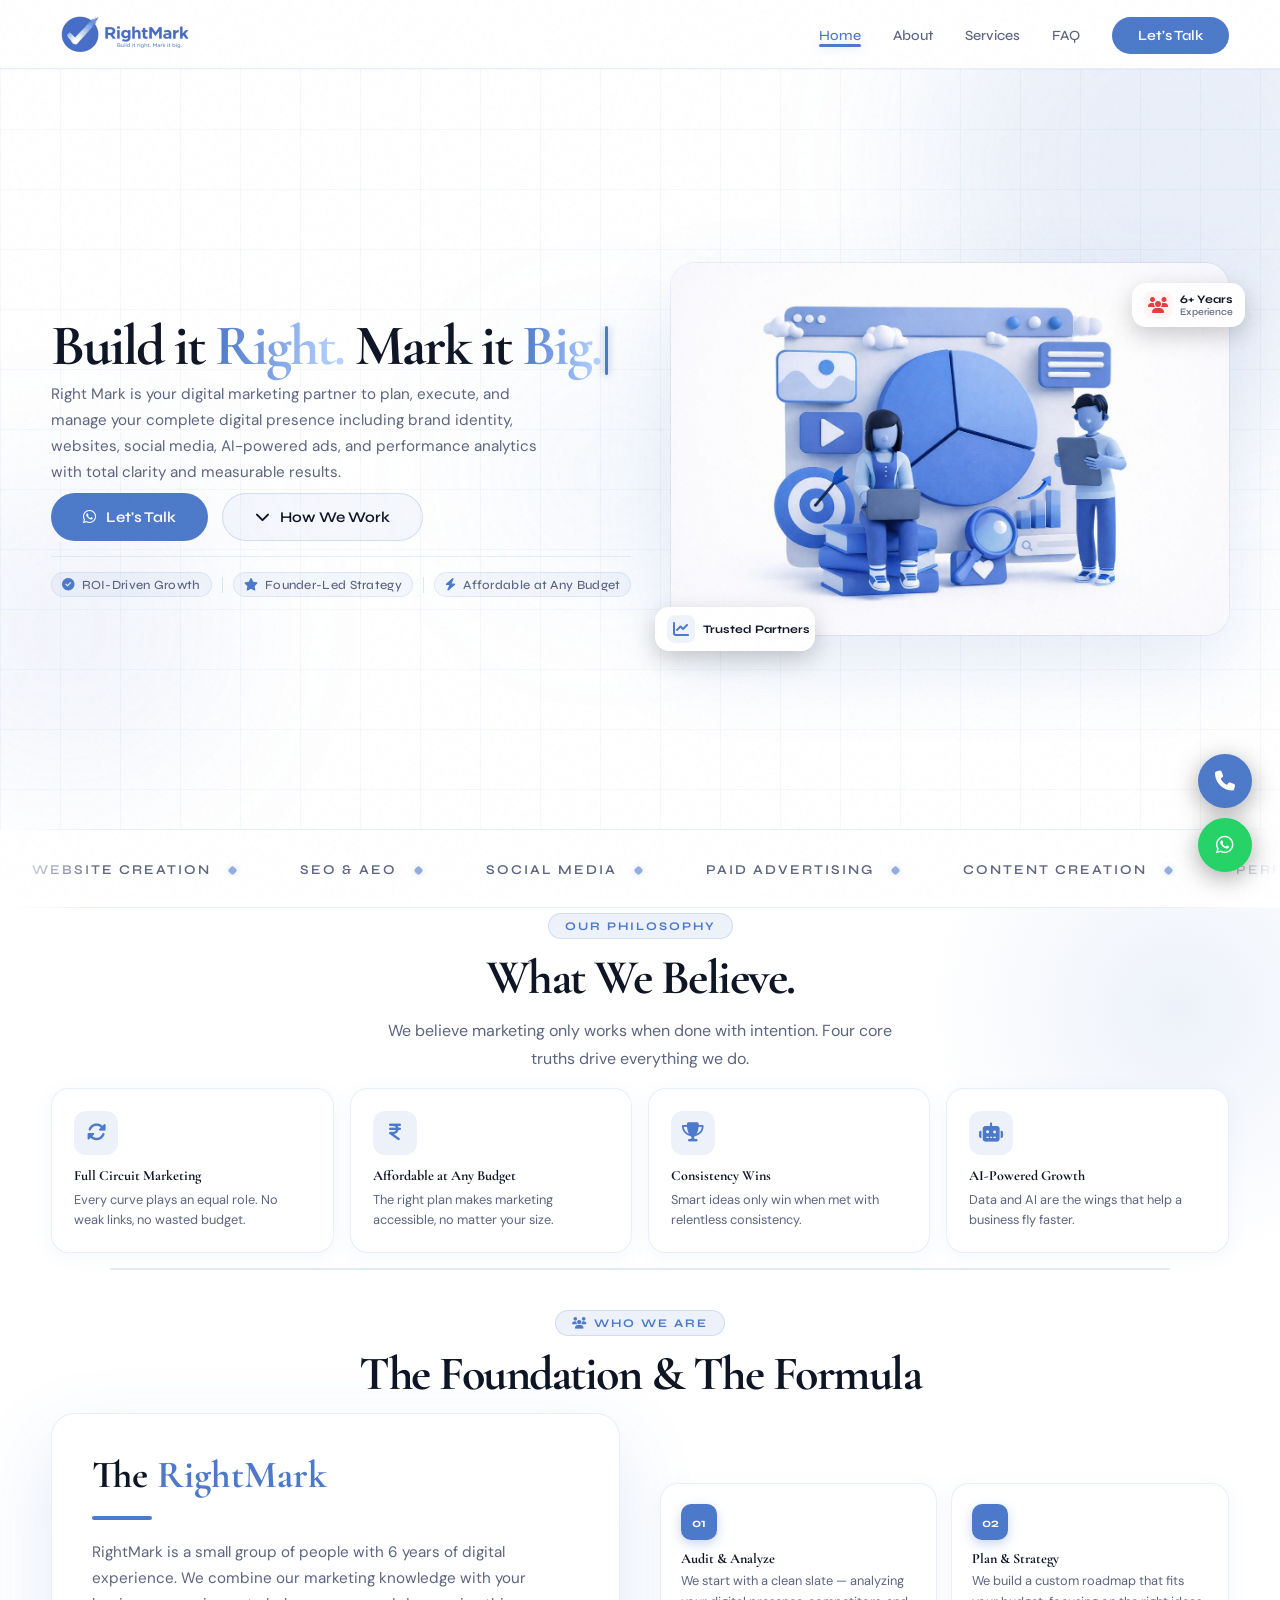
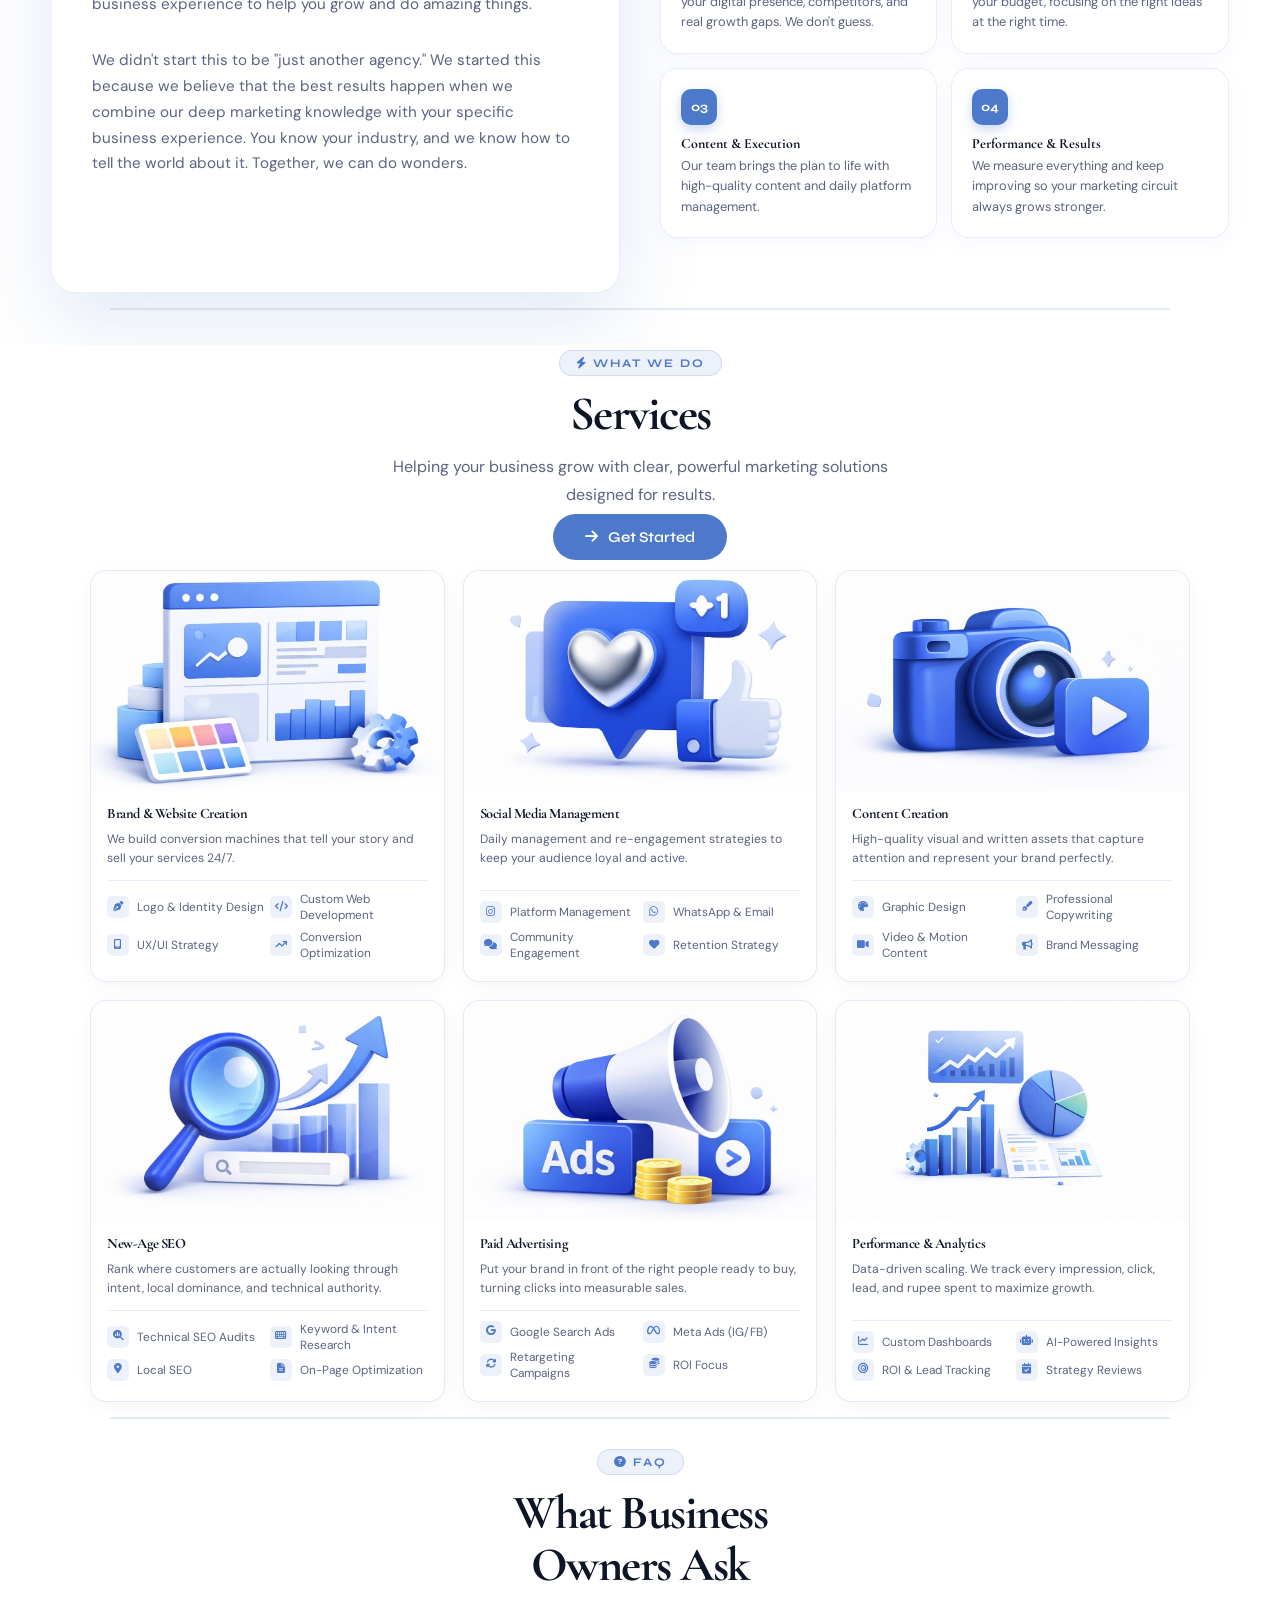
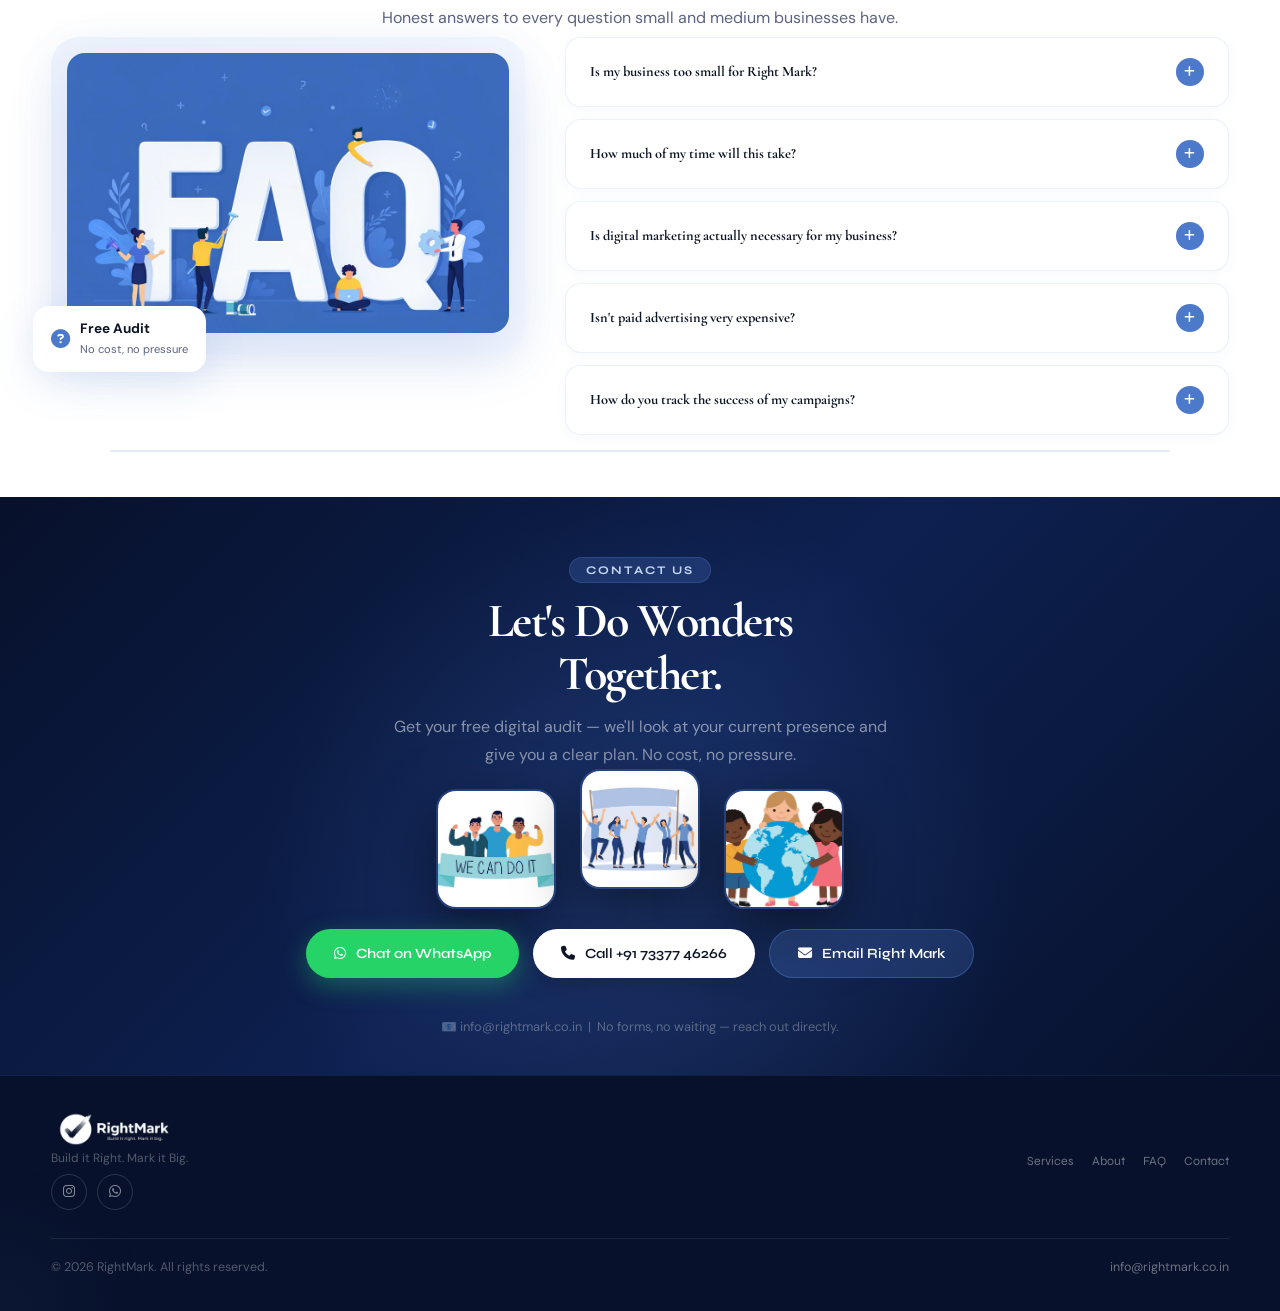
==== commit 30287fc3: "final touch" ====
--- a/index.html
+++ b/index.html
@@ -2,6 +2,13 @@
 <html lang="en">
 
 <head>
+    <!-- Google Tag Manager -->
+    <script>(function(w,d,s,l,i){w[l]=w[l]||[];w[l].push({'gtm.start':
+    new Date().getTime(),event:'gtm.js'});var f=d.getElementsByTagName(s)[0],
+    j=d.createElement(s),dl=l!='dataLayer'?'&l='+l:'';j.async=true;j.src=
+    'https://www.googletagmanager.com/gtm.js?id='+i+dl;f.parentNode.insertBefore(j,f);
+    })(window,document,'script','dataLayer','GTM-KBF25BWV');</script>
+    <!-- End Google Tag Manager -->
     <meta charset="UTF-8" />
     <meta name="viewport" content="width=device-width, initial-scale=1.0" />
     <title>RightMark | Build it Right. Mark it Big.</title>
@@ -11,12 +18,18 @@
     <link rel="shortcut icon" type="image/png" href="./images/favicon.png" />
     <link rel="preconnect" href="https://fonts.googleapis.com" />
     <link rel="preconnect" href="https://fonts.gstatic.com" crossorigin />
-    <link href="https://fonts.googleapis.com/css2?family=Cormorant+Garamond:ital,wght@0,300;0,400;0,600;1,300;1,400;1,600&family=DM+Sans:ital,wght@0,300;0,400;0,500;0,600;1,300;1,400;1,500;1,600&family=Syne:wght@400;600;700;800&display=swap" rel="stylesheet" />
+    <link
+        href="https://fonts.googleapis.com/css2?family=Cormorant+Garamond:ital,wght@0,300;0,400;0,600;1,300;1,400;1,600&family=DM+Sans:ital,wght@0,300;0,400;0,500;0,600;1,300;1,400;1,500;1,600&family=Syne:wght@400;600;700;800&display=swap"
+        rel="stylesheet" />
     <link rel="stylesheet" href="https://cdnjs.cloudflare.com/ajax/libs/font-awesome/6.5.0/css/all.min.css" />
     <link rel="stylesheet" href="styles.css" />
 </head>
 
 <body>
+    <!-- Google Tag Manager (noscript) -->
+    <noscript><iframe src="https://www.googletagmanager.com/ns.html?id=GTM-KBF25BWV"
+    height="0" width="0" style="display:none;visibility:hidden"></iframe></noscript>
+    <!-- End Google Tag Manager (noscript) -->
 
     <div id="preloader">
         <div class="preloader-inner">
@@ -49,20 +62,8 @@
         <div class="orb orb-3"></div>
 
         <div class="hero-left">
-            <h1 id="hero-heading" class="moving-heading" style="opacity:0;animation:fade-up 0.6s ease forwards 0.2s">
-                <span class="moving-text">
-                    <span class="letter">B</span><span class="letter">u</span><span class="letter">i</span><span
-                        class="letter">l</span><span class="letter">d</span><span class="letter"> </span><span
-                        class="letter">i</span><span class="letter">t</span><span class="letter"> </span><span
-                        class="blue letter">R</span><span class="blue letter">i</span><span
-                        class="blue letter">g</span><span class="blue letter">h</span><span
-                        class="blue letter">t</span><span class="blue letter">.</span>
-                    <br>
-                    <span class="letter">M</span><span class="letter">a</span><span class="letter">r</span><span
-                        class="letter">k</span><span class="letter"> </span><span class="letter">i</span><span
-                        class="letter">t</span><span class="letter"> </span><span class="blue letter">B</span><span
-                        class="blue letter">i</span><span class="blue letter">g</span><span class="blue letter">.</span>
-                </span>
+            <h1 id="hero-heading" class="hero-heading-anim">
+                <span id="hero-typed"></span><span class="hero-cursor" id="hero-cursor"></span>
             </h1>
             <p>Right Mark is your digital marketing partner to plan, execute, and manage your complete digital presence
                 including brand identity, websites, social media, AI-powered ads, and performance analytics with total
@@ -126,19 +127,62 @@
         </div>
     </div>
 
+    <section class="beliefs" id="beliefs">
+        <div class="section-center-header reveal">
+            <span class="section-tag">Our Philosophy</span>
+            <h2 class="section-title">What We Believe.</h2>
+            <p class="section-sub">We believe marketing only works when done with intention. Four core truths drive everything we do.</p>
+        </div>
+        
+        <div class="beliefs-grid-centered" style="max-width: 1200px; margin: 0 auto;">
+            <div class="beliefs-grid">
+                <div class="belief-card reveal reveal-delay-1">
+                    <div class="belief-icon"><i class="fa-solid fa-rotate"></i></div>
+                    <h4>Full Circuit Marketing</h4>
+                    <p>Every curve plays an equal role. No weak links, no wasted budget.</p>
+                </div>
+                <div class="belief-card reveal reveal-delay-2">
+                    <div class="belief-icon"><i class="fa-solid fa-indian-rupee-sign"></i></div>
+                    <h4>Affordable at Any Budget</h4>
+                    <p>The right plan makes marketing accessible, no matter your size.</p>
+                </div>
+                <div class="belief-card reveal reveal-delay-3">
+                    <div class="belief-icon"><i class="fa-solid fa-trophy"></i></div>
+                    <h4>Consistency Wins</h4>
+                    <p>Smart ideas only win when met with relentless consistency.</p>
+                </div>
+                <div class="belief-card reveal reveal-delay-4">
+                    <div class="belief-icon"><i class="fa-solid fa-robot"></i></div>
+                    <h4>AI-Powered Growth</h4>
+                    <p>Data and AI are the wings that help a business fly faster.</p>
+                </div>
+            </div>
+        </div>
+    </section>
+
     <section class="about" id="about">
         <div class="section-center-header reveal">
             <span class="section-tag"><i class="fa-solid fa-users"></i> Who We Are</span>
-            <h2 class="section-title">About</h2>
-            <p class="section-sub">Get to know the team and the process behind your growth.</p>
+            <h2 class="section-title">The Foundation &amp; The Formula</h2>
         </div>
         <div class="about-inner">
-            <div class="reveal-left">
-                <h2 class="section-title">The Right Mark<br>Framework</h2>
-                <p class="section-sub" style="margin-bottom:0">Right Mark is a small group of people with 6 years of
-                    digital experience. We combine our marketing knowledge with your business experience to help you
-                    grow and do amazing things. We make professional marketing affordable, turning it from a cost into a
-                    smart investment.</p>
+            <div class="about-visual-panel reveal-left">
+                <div class="avp-top">
+                    <h2 class="avp-heading">The <strong>RightMark</strong></h2>
+                    <div class="avp-divider"></div>
+                    <p class="avp-desc">RightMark is a small group of people with 6 years of digital experience. We
+                        combine our marketing knowledge with your business experience to help you grow and do amazing
+                        things.</p>
+                    <p class="avp-desc">We didn't start this to be "just another agency." We started this because we
+                        believe that the best results happen when we combine our deep marketing knowledge with your
+                        specific business experience. You know your industry, and we know how to tell the world about
+                        it. Together, we can do wonders.
+                    </p>
+
+                </div>
+            </div>
+
+            <div class="reveal-right">
                 <div class="about-steps">
                     <div class="step reveal reveal-delay-1">
                         <div class="step-num">01</div>
@@ -174,22 +218,7 @@
                     </div>
                 </div>
             </div>
-
-            <div class="about-img-wrap reveal-right">
-                <div class="about-img-badge about-b1">
-                    <i class="fa-solid fa-star" style="color:#f6b93b;font-size:1.2rem"></i>
-                    <div class="b-text"><strong>6+ Years</strong><span>Industry Experience</span></div>
-                </div>
-                <img src="images/about2.png" alt="Our Team" class="about-img"
-                    style="object-fit: cover; object-position: top;" />
-                <div class="about-img-badge about-b2">
-                    <i class="fa-solid fa-shield-halved" style="color:#4D79CA;font-size:1.2rem"></i>
-                    <div class="b-text"><strong>Trusted Partner</strong><span>Results-driven marketing</span></div>
-                </div>
-            </div>
-        </div>
-
-
+        </div>
     </section>
 
     <section class="services" id="services">
@@ -208,8 +237,7 @@
 
             <div class="service-card reveal reveal-delay-1">
                 <div class="service-card-img-wrap">
-                    <img src="images/brand.png" alt="Website Design" class="service-card-img"
-                        style="object-fit: cover;" />
+                    <img src="images/brand.png" alt="Website Design" class="service-card-img" />
                 </div>
                 <div class="service-card-content">
 
@@ -227,8 +255,7 @@
 
             <div class="service-card reveal reveal-delay-2">
                 <div class="service-card-img-wrap">
-                    <img src="images/social.png" alt="Social Media" class="service-card-img"
-                        style="object-fit: cover;" />
+                    <img src="images/social.png" alt="Social Media" class="service-card-img" />
                 </div>
                 <div class="service-card-content">
 
@@ -245,8 +272,7 @@
 
             <div class="service-card reveal reveal-delay-3">
                 <div class="service-card-img-wrap">
-                    <img src="images/content.png" alt="Content Creation" class="service-card-img"
-                        style="object-fit: cover;" />
+                    <img src="images/content.png" alt="Content Creation" class="service-card-img" />
                 </div>
                 <div class="service-card-content">
 
@@ -264,7 +290,7 @@
 
             <div class="service-card reveal reveal-delay-1">
                 <div class="service-card-img-wrap">
-                    <img src="images/seo.png" alt="SEO" class="service-card-img" style="object-fit: cover;" />
+                    <img src="images/seo.png" alt="SEO" class="service-card-img" />
                 </div>
                 <div class="service-card-content">
 
@@ -283,8 +309,7 @@
 
             <div class="service-card reveal reveal-delay-2">
                 <div class="service-card-img-wrap">
-                    <img src="images/ads.png" alt="Paid Advertising" class="service-card-img"
-                        style="object-fit: cover;" />
+                    <img src="images/ads.png" alt="Paid Advertising" class="service-card-img" />
                 </div>
                 <div class="service-card-content">
 
@@ -302,8 +327,7 @@
 
             <div class="service-card reveal reveal-delay-3">
                 <div class="service-card-img-wrap">
-                    <img src="images/performance.jpg" alt="Analytics" class="service-card-img"
-                        style="object-fit: cover;" />
+                    <img src="images/performance.jpg" alt="Analytics" class="service-card-img" />
                 </div>
                 <div class="service-card-content">
 
@@ -316,49 +340,6 @@
                         <li><span class="fi"><i class="fa-solid fa-bullseye"></i></span> ROI & Lead Tracking</li>
                         <li><span class="fi"><i class="fa-solid fa-calendar-check"></i></span> Strategy Reviews</li>
                     </ul>
-                </div>
-            </div>
-
-        </div>
-    </section>
-
-    <section class="beliefs" id="beliefs">
-        <div class="beliefs-inner">
-            <div class="beliefs-img-wrap reveal-left">
-                <img src="./images/second.png" alt="Strategy meeting" class="beliefs-img" />
-                <div class="beliefs-overlay-badge">
-                    <div class="big">4</div>
-                    <div class="sm">Core Beliefs</div>
-                </div>
-            </div>
-
-            <div class="reveal-right">
-                <span class="section-tag">Our Philosophy</span>
-                <h2 class="section-title">What We<br>Believe.</h2>
-                <p class="section-sub">We believe marketing only works when done with intention. Four core truths drive
-                    everything we do.</p>
-                <div class="beliefs-grid">
-                    <div class="belief-card reveal reveal-delay-1">
-                        <div class="belief-icon"><i class="fa-solid fa-rotate"></i></div>
-                        <h4>Full Circuit Marketing</h4>
-                        <p>Every curve plays an equal role. No weak links, no wasted budget.</p>
-                    </div>
-                    <div class="belief-card reveal reveal-delay-2">
-                        <div class="belief-icon"><i class="fa-solid fa-lightbulb"></i></div>
-                        <h4>Affordable at Any Budget</h4>
-                        <p>The right plan makes marketing accessible, no matter your size.</p>
-                    </div>
-                    <div class="belief-card reveal reveal-delay-3">
-                        <div class="belief-icon"><i class="fa-solid fa-trophy"></i></div>
-                        <h4>Consistency Wins</h4>
-                        <p>Smart ideas only win when met with relentless consistency.</p>
-                    </div>
-                    <div class="belief-card reveal reveal-delay-4">
-                        <div class="belief-icon"><i class="fa-solid fa-robot"></i></div>
-                        <h4>AI-Powered Growth</h4>
-                        <p>Data and AI are the wings that help a business fly faster.</p>
-                    </div>
-                </div>
             </div>
         </div>
     </section>
@@ -479,9 +460,7 @@
             </div>
             <p class="footer-tagline">Build it Right. Mark it Big.</p>
             <div class="footer-socials">
-                <a href="#" class="social-btn" aria-label="Instagram"><i class="fa-brands fa-instagram"></i></a>
-                <a href="#" class="social-btn" aria-label="Facebook"><i class="fa-brands fa-facebook-f"></i></a>
-                <a href="#" class="social-btn" aria-label="LinkedIn"><i class="fa-brands fa-linkedin-in"></i></a>
+                <a href="https://www.instagram.com/rightmark.co.in?igsh=MTNnanNmMTJvMXZxag%3D%3D&utm_source=qr" class="social-btn" aria-label="Instagram" target="_blank" rel="noopener"><i class="fa-brands fa-instagram"></i></a>
                 <a href="https://wa.me/917337746266" class="social-btn" aria-label="WhatsApp" target="_blank"
                     rel="noopener"><i class="fa-brands fa-whatsapp"></i></a>
             </div>
@@ -512,6 +491,85 @@
     </button>
 
     <script src="script.js" defer></script>
+
+    <script>
+    (function () {
+      var segments = [
+        { text: 'Build it ', blue: false },
+        { text: 'Right.', blue: true },
+        { text: ' Mark it ', blue: false },
+        { text: 'Big.', blue: true }
+      ];
+
+      var container = document.getElementById('hero-typed');
+      var cursor    = document.getElementById('hero-cursor');
+
+      /* Flatten to individual character list */
+      var chars = [];
+      segments.forEach(function (seg) {
+        seg.text.split('').forEach(function (ch) {
+          chars.push({ ch: ch, blue: seg.blue });
+        });
+      });
+
+      /* ---- TYPE forward ---- */
+      function typeChar(i, doneCb) {
+        if (i >= chars.length) {
+          /* Finished typing — pause then erase */
+          setTimeout(doneCb, 1200);
+          return;
+        }
+
+        var item = chars[i];
+        var currentSpan = container.lastElementChild;
+
+        /* Start a new span when colour changes */
+        if (!currentSpan || currentSpan.dataset.blue !== String(item.blue)) {
+          currentSpan = document.createElement('span');
+          currentSpan.dataset.blue = String(item.blue);
+          if (item.blue) currentSpan.className = 'hw-blue';
+          container.appendChild(currentSpan);
+        }
+        currentSpan.textContent += item.ch;
+
+        var delay = item.ch === '.' ? 160
+                  : item.ch === ',' ? 120
+                  : item.ch === ' ' ?  55
+                  : 72;
+        setTimeout(function () { typeChar(i + 1, doneCb); }, delay);
+      }
+
+      /* ---- ERASE backward (character by character) ---- */
+      function eraseChar(doneCb) {
+        /* Walk backwards through spans and remove one char at a time */
+        var spans = container.querySelectorAll('span');
+        if (spans.length === 0) {
+          /* Fully erased — short pause then retype */
+          setTimeout(doneCb, 400);
+          return;
+        }
+
+        var last = spans[spans.length - 1];
+        if (last.textContent.length > 1) {
+          last.textContent = last.textContent.slice(0, -1);
+        } else {
+          last.parentNode.removeChild(last);
+        }
+
+        setTimeout(function () { eraseChar(doneCb); }, 38);
+      }
+
+      /* ---- Main loop ---- */
+      function loop() {
+        typeChar(0, function () {
+          eraseChar(loop);
+        });
+      }
+
+      /* Brief pause before first run */
+      setTimeout(loop, 500);
+    })();
+    </script>
 </body>
 
 </html>
--- a/styles.css
+++ b/styles.css
@@ -24,15 +24,17 @@
   padding: 0;
 }
 
-html {
+html,
+body {
   scroll-behavior: smooth;
+  overflow-x: hidden;
+  max-width: 100vw;
 }
 
 body {
   font-family: "DM Sans", sans-serif;
-  background: var(--white);
+  background: #ffffff;
   color: var(--text);
-  overflow-x: hidden;
 }
 
 h1,
@@ -188,7 +190,8 @@
 /* ========== HERO ========== */
 .hero {
   min-height: calc(100vh - 140px);
-  padding: 50px 4% 40px;
+  padding: 10px 4% 10px;
+  /* Reduced top padding from 20px to 10px */
   display: grid;
   grid-template-columns: 1fr 1.4fr;
   gap: 40px;
@@ -268,9 +271,11 @@
 .hero-left {
   position: relative;
   z-index: 1;
-  padding-top: 30px;
+  padding-top: 15px;
   align-self: center;
 }
+
+/* Reduced padding-top from 30px to 15px */
 
 .hero h1 {
   font-size: clamp(2.4rem, 4.5vw, 4rem);
@@ -281,11 +286,63 @@
   color: var(--text);
 }
 
-.hero h1 .blue {
-  color: var(--blue);
+/* ========== HERO HEADING — TYPEWRITER ANIMATION ========== */
+.hero-heading-anim {
+  overflow: visible;
+  /* h1 is always visible; JS fills content */
+}
+
+/* Blue accent words — continuous shimmer sweep */
+.hw-blue {
+  background: linear-gradient(
+    90deg,
+    var(--blue)  0%,
+    #a8c8ff     38%,
+    #cce0ff     52%,
+    var(--blue)  68%,
+    #a8c8ff    100%
+  );
+  background-size: 220% auto;
+  -webkit-background-clip: text;
+  background-clip: text;
+  -webkit-text-fill-color: transparent;
+  animation: hw-shimmer 2.8s linear infinite;
+}
+
+@keyframes hw-shimmer {
+  0%   { background-position: 0%   center; }
+  100% { background-position: 220% center; }
+}
+
+/* Blinking cursor */
+.hero-cursor {
+  display: inline-block;
+  width: 3px;
+  height: 0.85em;
+  background: var(--blue);
+  border-radius: 2px;
+  margin-left: 4px;
+  vertical-align: middle;
   position: relative;
-  display: inline-block;
-}
+  top: -2px;
+  animation: cursor-blink 0.75s ease-in-out infinite;
+  box-shadow: 0 0 8px rgba(77, 121, 202, 0.6);
+}
+
+@keyframes cursor-blink {
+  0%, 100% { opacity: 1; }
+  50%       { opacity: 0; }
+}
+
+/* Cursor fades out when typing is done */
+.hero-cursor.done {
+  animation: cursor-fade 0.6s ease forwards;
+}
+
+@keyframes cursor-fade {
+  to { opacity: 0; width: 0; margin: 0; }
+}
+
 
 .hero h1 .blue::after {
   content: "";
@@ -342,19 +399,20 @@
   display: flex;
   align-items: center;
   gap: 7px;
-  font-size: 0.84rem;
+  font-size: 0.78rem;
   color: var(--text-muted);
   font-weight: 500;
   letter-spacing: 0.3px;
   background: rgba(77, 121, 202, 0.06);
-  padding: 5px 12px;
+  padding: 4px 10px;
   border-radius: 50px;
   border: 1px solid rgba(77, 121, 202, 0.12);
+  white-space: nowrap;
 }
 
 .trust-pill i {
   color: var(--blue);
-  font-size: 0.84rem;
+  font-size: 0.78rem;
 }
 
 .trust-divider {
@@ -401,48 +459,50 @@
   display: block;
 }
 
+/* ===== BADGE SIZE FIX — smaller, compact ===== */
 .img-badge {
   position: absolute;
   background: white;
-  border-radius: 18px;
-  padding: 12px 18px;
-  display: flex;
-  align-items: center;
-  gap: 10px;
-  box-shadow: 0 12px 40px rgba(0, 0, 0, 0.3);
+  border-radius: 14px;
+  padding: 8px 12px;
+  display: flex;
+  align-items: center;
+  gap: 8px;
+  box-shadow: 0 8px 24px rgba(0, 0, 0, 0.2);
   font-family: "Syne", sans-serif;
   font-weight: 700;
   color: var(--text);
-  font-size: 0.82rem;
+  font-size: 0.72rem;
   white-space: nowrap;
+  max-width: 160px;
 }
 
 .img-badge .badge-icon {
-  width: 36px;
-  height: 36px;
-  border-radius: 10px;
+  width: 28px;
+  height: 28px;
+  border-radius: 8px;
   display: flex;
   align-items: center;
   justify-content: center;
-  font-size: 1rem;
+  font-size: 0.85rem;
   flex-shrink: 0;
 }
 
 .img-badge .badge-label {
   color: var(--text-muted);
-  font-size: 0.7rem;
+  font-size: 0.62rem;
   font-weight: 500;
 }
 
 .badge-a {
-  top: -22px;
-  left: -22px;
+  bottom: -16px;
+  left: -16px;
   animation: badge-pop 3s ease-in-out infinite;
 }
 
 .badge-c {
-  top: 40%;
-  right: -28px;
+  top: 20px;
+  right: -16px;
   animation: badge-pop 4s ease-in-out infinite 2s;
 }
 
@@ -454,11 +514,11 @@
   }
 
   30% {
-    transform: translateY(-10px) scale(1.04);
+    transform: translateY(-8px) scale(1.03);
   }
 
   60% {
-    transform: translateY(-5px) scale(1.02);
+    transform: translateY(-4px) scale(1.02);
   }
 }
 
@@ -484,7 +544,6 @@
   grid-column: 2;
   grid-row: 1;
 }
-
 
 /* ========== BUTTONS ========== */
 .btn-primary {
@@ -552,7 +611,6 @@
   background: rgba(77, 121, 202, 0.1);
   border-color: var(--blue);
   color: var(--blue);
-  box-shadow: 0 4px 16px rgba(77, 121, 202, 0.12);
 }
 
 @keyframes fade-up {
@@ -621,9 +679,23 @@
   transform: translateX(0);
 }
 
-/* ========== SECTION BASE ========== */
+/* ========== SECTION BASE — Reduced Spacing ========== */
 section {
-  padding: 50px 4% 30px;
+  padding: 10px 4% 10px;
+  /* Reduced top from 20px to 10px */
+  position: relative;
+}
+
+section:not(.contact):not(.hero):not(.why-us)::after {
+  content: "";
+  display: block;
+  width: 90%;
+  max-width: 1200px;
+  height: 2px;
+  background: rgba(77, 121, 202, 0.15);
+  margin: 15px auto 5px auto;
+  /* Reduced from 40px top / 10px bottom */
+  border-radius: 4px;
 }
 
 .section-tag {
@@ -636,7 +708,8 @@
   font-weight: 700;
   letter-spacing: 2px;
   text-transform: uppercase;
-  margin-bottom: 16px;
+  margin-bottom: 12px;
+  /* Reduced from 16px */
   border: 1px solid rgba(77, 121, 202, 0.18);
   transition: background 0.2s;
 }
@@ -650,7 +723,8 @@
   font-weight: 800;
   letter-spacing: -1.5px;
   line-height: 1.1;
-  margin-bottom: 16px;
+  margin-bottom: 12px;
+  /* Reduced from 16px */
   color: var(--text);
 }
 
@@ -724,12 +798,13 @@
   }
 }
 
-/* ========== BELIEFS ========== */
+/* ========== BELIEFS (Philosophy) — Reduced Spacing ========== */
 .beliefs {
-  background: linear-gradient(180deg, var(--off-white) 0%, #e8effe 100%);
+  background: #ffffff;
   position: relative;
   overflow: hidden;
-  padding: 50px 4% 40px;
+  padding: 5px 4% 30px;
+  /* Reduced top from 30px to 5px */
 }
 
 .beliefs::before {
@@ -746,7 +821,7 @@
 .beliefs-inner {
   display: grid;
   grid-template-columns: 1fr 1fr;
-  gap: 20px;
+  gap: 40px;
   align-items: center;
 }
 
@@ -756,12 +831,12 @@
 
 .beliefs-img {
   width: 100%;
-  height: 500px;
-  max-height: 750px;
+  height: 460px;
+  max-height: 500px;
   margin: 0 auto;
   border-radius: 24px;
-  object-fit: contain;
-  box-shadow: 0 30px 80px rgba(0, 0, 0, 0.5);
+  object-fit: cover;
+  box-shadow: 0 30px 80px rgba(0, 0, 0, 0.35);
   animation: float-card 5s ease-in-out infinite 1s;
 }
 
@@ -789,18 +864,28 @@
   opacity: 0.8;
 }
 
+.beliefs .section-title {
+  white-space: nowrap;
+  font-size: clamp(2rem, 3.8vw, 3.2rem);
+}
+
+.beliefs .section-sub {
+  max-width: 540px;
+}
+
 .beliefs-grid {
   display: grid;
-  grid-template-columns: 1fr 1fr;
+  grid-template-columns: repeat(4, 1fr);
   gap: 16px;
-  margin-top: 36px;
+  margin-top: 15px;
+  /* Reduced from 24px */
 }
 
 .belief-card {
   background: white;
   border: 1px solid rgba(77, 121, 202, 0.12);
   border-radius: 18px;
-  padding: 26px;
+  padding: 22px;
   box-shadow: 0 4px 20px rgba(77, 121, 202, 0.06);
   transition: all 0.35s;
   cursor: default;
@@ -821,7 +906,7 @@
   display: flex;
   align-items: center;
   justify-content: center;
-  margin-bottom: 16px;
+  margin-bottom: 12px;
   font-size: 1.2rem;
   transition: all 0.3s;
   color: var(--blue);
@@ -837,7 +922,7 @@
   font-size: 0.88rem;
   font-weight: 700;
   color: var(--text);
-  margin-bottom: 8px;
+  margin-bottom: 6px;
 }
 
 .belief-card p {
@@ -846,18 +931,18 @@
   line-height: 1.6;
 }
 
-/* ========== SERVICES ========== */
+/* ========== SERVICES (What We Do) — Reduced Spacing ========== */
 .services {
   background: #ffffff;
-  padding: 50px 4% 60px;
-  /* top padding above the cards section, good bottom space */
-}
-
-/* Global Section Centered Header */
+  padding: 5px 4% 20px;
+  /* Reduced top from 30px to 5px */
+}
+
 .section-center-header {
   text-align: center;
   max-width: 1100px;
-  margin: 0 auto 10px auto;
+  margin: 0 auto 5px auto;
+  /* Reduced bottom from 10px to 5px */
 }
 
 .section-center-header .section-sub {
@@ -868,18 +953,17 @@
   display: flex;
   justify-content: center;
   align-items: center;
-  margin-bottom: 28px;
+  margin-bottom: 10px;
+  /* Reduced from 28px to 10px */
   max-width: 1100px;
   margin-left: auto;
   margin-right: auto;
 }
 
-/* ===== SERVICE GRID: always 3 columns, good gap ===== */
 .services-grid {
   display: grid;
   grid-template-columns: repeat(3, 1fr);
   gap: 18px;
-  /* gap between the 3 cards */
   max-width: 1100px;
   margin: 0 auto;
 }
@@ -901,14 +985,12 @@
   border-color: rgba(77, 121, 202, 0.3);
 }
 
-/* image wrap: sits with margin inside the card */
 .service-card-img-wrap {
   position: relative;
-  width: calc(100% - 20px);
-  aspect-ratio: 16 / 7;
-  margin: 12px auto 0;
-  /* top gap inside card before image */
-  border-radius: 10px;
+  width: 100%;
+  aspect-ratio: 16 / 10;
+  margin: 0;
+  border-radius: 16px 16px 0 0;
   overflow: hidden;
 }
 
@@ -923,7 +1005,6 @@
   transform: scale(1.05);
 }
 
-/* content: good top + bottom padding */
 .service-card-content {
   padding: 14px 16px 18px 16px;
   flex-grow: 1;
@@ -1005,7 +1086,6 @@
   flex-grow: 1;
 }
 
-/* features list with clear top border and padding */
 .service-features {
   list-style: none;
   display: grid;
@@ -1014,7 +1094,6 @@
   margin-top: auto;
   border-top: 1px solid rgba(77, 121, 202, 0.12);
   padding-top: 10px;
-  /* gap between border and feature items */
   padding-bottom: 2px;
 }
 
@@ -1050,10 +1129,11 @@
   color: var(--text);
 }
 
-/* ========== ABOUT ========== */
+/* ========== ABOUT (Who We Are) — Reduced Spacing ========== */
 .about {
-  background: linear-gradient(180deg, var(--off-white) 0%, #ffffff 100%);
-  padding: 50px 4% 40px;
+  background: #ffffff;
+  padding: 5px 4% 30px;
+  /* Reduced top from 30px to 5px */
 }
 
 .about-inner {
@@ -1108,6 +1188,163 @@
   animation: badge-pop 4s ease-in-out infinite 1.2s;
 }
 
+/* ========== VISUAL PANELS ========== */
+.about-visual-panel,
+.beliefs-visual-panel {
+  background: white;
+  border-radius: 24px;
+  padding: 40px;
+  box-shadow: 0 30px 80px rgba(77, 121, 202, 0.16);
+  border: 1px solid rgba(77, 121, 202, 0.12);
+  display: flex;
+  flex-direction: column;
+  justify-content: space-between;
+  height: 100%;
+  min-height: 480px;
+}
+
+.avp-tagline,
+.bvp-label {
+  font-family: "Syne", sans-serif;
+  color: var(--blue);
+  font-size: 0.85rem;
+  font-weight: 700;
+  letter-spacing: 2px;
+  text-transform: uppercase;
+  margin-bottom: 15px;
+}
+
+.avp-heading,
+.bvp-title {
+  font-size: 2.4rem;
+  line-height: 1.1;
+  color: var(--text);
+  margin-bottom: 20px;
+  font-family: "Cormorant Garamond", serif;
+}
+
+.avp-heading strong,
+.bvp-title strong {
+  color: var(--blue);
+}
+
+.avp-divider,
+.bvp-divider {
+  width: 60px;
+  height: 4px;
+  background: var(--blue);
+  border-radius: 2px;
+  margin-bottom: 20px;
+}
+
+.avp-desc,
+.bvp-desc {
+  font-size: 0.95rem;
+  color: var(--text-muted);
+  line-height: 1.7;
+  margin-bottom: 30px;
+}
+
+.avp-stats {
+  display: grid;
+  grid-template-columns: 1fr 1fr;
+  gap: 20px;
+  margin-top: auto;
+  border-top: 1px solid rgba(77, 121, 202, 0.1);
+  padding-top: 30px;
+}
+
+.avp-stat-num {
+  font-size: 2rem;
+  font-weight: 800;
+  color: var(--text);
+  font-family: "Syne", sans-serif;
+  line-height: 1;
+  margin-bottom: 8px;
+}
+
+.avp-stat-label {
+  font-size: 0.8rem;
+  color: var(--text-muted);
+  font-weight: 500;
+}
+
+.bvp-number {
+  font-size: 4rem;
+  font-weight: 800;
+  color: rgba(77, 121, 202, 0.1);
+  font-family: "Syne", sans-serif;
+  line-height: 1;
+  position: absolute;
+  top: 20px;
+  right: 30px;
+}
+
+.beliefs-visual-panel {
+  position: relative;
+  background: linear-gradient(135deg, white, #f8faff);
+}
+
+.bvp-pillars {
+  display: flex;
+  flex-direction: column;
+  gap: 15px;
+  margin-top: auto;
+}
+
+.bvp-pillar {
+  display: flex;
+  align-items: center;
+  gap: 15px;
+  background: white;
+  padding: 15px 20px;
+  border-radius: 12px;
+  box-shadow: 0 4px 15px rgba(77, 121, 202, 0.06);
+  border: 1px solid var(--border);
+  transition: transform 0.3s;
+}
+
+.bvp-pillar:hover {
+  transform: translateX(10px);
+  border-color: rgba(77, 121, 202, 0.3);
+}
+
+.bvp-pillar-num {
+  font-family: "Syne", sans-serif;
+  color: var(--blue);
+  font-weight: 800;
+  font-size: 1.2rem;
+}
+
+.bvp-pillar-name {
+  font-weight: 600;
+  color: var(--text);
+  font-size: 0.95rem;
+}
+
+@keyframes animated-gradient {
+  0% {
+    background-position: 0% 50%;
+  }
+
+  50% {
+    background-position: 100% 50%;
+  }
+
+  100% {
+    background-position: 0% 50%;
+  }
+}
+
+.animated-gradient-text {
+  background: linear-gradient(270deg, var(--text), var(--blue), var(--text-muted), var(--blue));
+  background-size: 300% 300%;
+  -webkit-background-clip: text;
+  background-clip: text;
+  -webkit-text-fill-color: transparent;
+  animation: animated-gradient 6s ease infinite;
+}
+
 .about-stats-row {
   display: grid;
   grid-template-columns: repeat(4, 1fr);
@@ -1145,35 +1382,6 @@
   font-weight: 500;
 }
 
-.about-mission {
-  background: var(--blue);
-  border-radius: 22px;
-  padding: 32px;
-  color: white;
-  margin-top: 20px;
-  display: flex;
-  align-items: center;
-  gap: 24px;
-}
-
-.about-mission i {
-  font-size: 2.5rem;
-  opacity: 0.7;
-  flex-shrink: 0;
-}
-
-.about-mission h4 {
-  font-size: 1.1rem;
-  font-weight: 700;
-  margin-bottom: 8px;
-}
-
-.about-mission p {
-  font-size: 0.86rem;
-  opacity: 0.8;
-  line-height: 1.6;
-}
-
 .about-img-badge i {
   font-size: 1.2rem;
   color: var(--blue);
@@ -1190,12 +1398,12 @@
   color: var(--text-muted);
 }
 
-/* ===== ABOUT STEPS — 2-column card grid ===== */
 .about-steps {
   display: grid;
   grid-template-columns: 1fr 1fr;
   gap: 14px;
-  margin-top: 24px;
+  margin-top: 15px;
+  /* Reduced from 24px */
 }
 
 .step {
@@ -1208,7 +1416,6 @@
   gap: 10px;
   box-shadow: 0 4px 20px rgba(77, 121, 202, 0.06);
   transition: all 0.3s ease;
-  position: relative;
 }
 
 .step:hover {
@@ -1258,8 +1465,10 @@
 /* ========== WHY US ========== */
 .why-us {
   background: linear-gradient(180deg, white 0%, var(--off-white) 100%);
-  padding: 50px 4% 40px;
-}
+  padding: 10px 4% 10px;
+}
+
+/* Reduced padding-top to 10px */
 
 .why-inner {
   display: grid;
@@ -1316,8 +1525,10 @@
   display: flex;
   flex-direction: column;
   gap: 20px;
-  margin-top: 36px;
-}
+  margin-top: 24px;
+}
+
+/* Reduced from 36px */
 
 .why-item {
   display: flex;
@@ -1370,16 +1581,17 @@
   line-height: 1.5;
 }
 
-/* ========== FAQ ========== */
+/* ========== FAQ — Reduced Spacing ========== */
 .faq-section {
-  background: linear-gradient(180deg, var(--off-white) 0%, white 100%);
-  padding: 50px 4% 40px;
+  background: #ffffff;
+  padding: 5px 4% 40px;
+  /* Reduced top padding from 30px to 5px */
 }
 
 .faq-inner {
   display: grid;
   grid-template-columns: 1fr 1.4fr;
-  gap: 20px;
+  gap: 40px;
   align-items: start;
 }
 
@@ -1515,7 +1727,7 @@
   text-align: center;
   position: relative;
   overflow: hidden;
-  padding: 50px 4% 40px;
+  padding: 60px 4% 40px;
 }
 
 .contact::before {
@@ -1624,19 +1836,16 @@
 
 .contact-btn.phone:hover {
   background: #f0f5ff;
-  box-shadow: 0 14px 36px rgba(0, 0, 0, 0.25);
 }
 
 .contact-btn.email {
   background: rgba(77, 121, 202, 0.25);
   border: 1.5px solid rgba(77, 121, 202, 0.45);
   color: white;
-  box-shadow: 0 8px 24px rgba(77, 121, 202, 0.25);
 }
 
 .contact-btn.email:hover {
   background: rgba(77, 121, 202, 0.4);
-  box-shadow: 0 14px 36px rgba(77, 121, 202, 0.4);
 }
 
 .contact-btn:hover {
@@ -1676,11 +1885,55 @@
   filter: brightness(0) invert(1);
 }
 
+.footer-tagline {
+  font-size: 0.75rem;
+  color: rgba(255, 255, 255, 0.3);
+  margin-top: 4px;
+}
+
+.footer-socials {
+  display: flex;
+  align-items: center;
+  gap: 10px;
+  margin-top: 8px;
+}
+
+.social-btn {
+  width: 36px;
+  height: 36px;
+  border-radius: 50%;
+  border: 1px solid rgba(255, 255, 255, 0.15);
+  display: inline-flex;
+  align-items: center;
+  justify-content: center;
+  color: rgba(255, 255, 255, 0.5);
+  font-size: 0.85rem;
+  text-decoration: none;
+  transition: all 0.3s;
+}
+
+.social-btn:hover {
+  background: var(--blue);
+  border-color: var(--blue);
+  color: white;
+  transform: translateY(-3px);
+}
+
 .footer-links {
   display: flex;
   align-items: center;
-  gap: 24px;
+  gap: 18px;
   flex-wrap: wrap;
+}
+
+.footer-bottom {
+  width: 100%;
+  display: flex;
+  justify-content: space-between;
+  align-items: center;
+  padding-top: 20px;
+  margin-top: 12px;
+  border-top: 1px solid rgba(255, 255, 255, 0.08);
 }
 
 footer p {
@@ -1782,7 +2035,6 @@
   align-items: center;
   justify-content: center;
   cursor: pointer;
-  box-shadow: 0 4px 20px rgba(77, 121, 202, 0.15);
   opacity: 0;
   transform: translateY(16px) scale(0.9);
   transition: all 0.35s cubic-bezier(0.34, 1.56, 0.64, 1);
@@ -1805,69 +2057,65 @@
   animation: none;
 }
 
-/* ========== MEDIA QUERIES ========== */
+/* ========================================================
+   MEDIA QUERIES — COMPREHENSIVE RESPONSIVE
+   ======================================================== */
+
+/* ===== LARGE TABLET (1024px) ===== */
 @media (max-width: 1024px) {
   nav {
-    padding: 14px 3%;
+    padding: 14px 4%;
   }
 
   nav.scrolled {
-    padding: 10px 3%;
+    padding: 10px 4%;
   }
 
   .hero {
-    gap: 20px;
-    padding: 10px 3% 20px;
+    gap: 24px;
+    padding: 24px 4% 20px;
   }
 
   .hero h1 {
-    font-size: clamp(2.4rem, 4vw, 3rem);
+    font-size: clamp(2.2rem, 4vw, 3rem);
   }
 
   .hero-img-main {
     width: 100%;
     height: auto;
-    max-height: 350px;
-    margin: 0 auto;
+    max-height: 380px;
   }
 
   section {
-    padding: 50px 3% 30px;
-  }
-
+    padding: 20px 4% 20px;
+  }
+
+  /* Reduced from 30px-60px */
   .beliefs {
-    padding: 50px 3% 40px;
+    padding: 15px 4% 40px;
   }
 
   .about {
-    padding: 50px 3% 40px;
-  }
-
-  .why-us {
-    padding: 50px 3% 40px;
+    padding: 15px 4% 40px;
+  }
+
+  .services {
+    padding: 15px 4% 30px;
   }
 
   .faq-section {
-    padding: 50px 3% 40px;
+    padding: 15px 4% 40px;
   }
 
   .contact {
-    padding: 50px 3% 40px;
-  }
-
-  .services {
-    padding: 50px 3% 60px;
-  }
-
-  footer {
-    padding: 36px 3%;
+    padding: 70px 4% 60px;
   }
 
   .beliefs-inner,
   .about-inner,
   .why-inner,
   .faq-inner {
-    gap: 40px;
+    gap: 32px;
   }
 
   .services-grid {
@@ -1883,13 +2131,19 @@
   .about-stats-row,
   .stats-inner {
     grid-template-columns: repeat(2, 1fr);
-    gap: 20px;
-  }
-}
-
+    gap: 16px;
+  }
+
+  .beliefs .section-title {
+    font-size: clamp(1.5rem, 3vw, 2.4rem);
+    white-space: nowrap;
+  }
+}
+
+/* ===== TABLET (768px) ===== */
 @media (max-width: 768px) {
   nav {
-    padding: 14px 3%;
+    padding: 14px 4%;
   }
 
   .nav-links {
@@ -1909,22 +2163,29 @@
     left: 0;
     right: 0;
     background: white;
-    padding: 20px 4%;
+    padding: 20px 5%;
     gap: 14px;
     border-bottom: 1px solid var(--border);
     box-shadow: 0 10px 30px rgba(0, 0, 0, 0.1);
   }
 
+  /* Hero — single column */
   .hero {
     grid-template-columns: 1fr;
     text-align: center;
-    padding: 60px 3% 40px;
+    padding: 36px 4% 30px;
+    min-height: auto;
   }
 
   .hero-left {
     display: flex;
     flex-direction: column;
     align-items: center;
+    padding-top: 0;
+  }
+
+  .hero h1 {
+    font-size: clamp(2rem, 6vw, 2.8rem);
   }
 
   .hero-btns,
@@ -1933,120 +2194,255 @@
     flex-wrap: wrap;
   }
 
+  .hero-trust-line {
+    gap: 8px;
+    flex-wrap: wrap;
+    white-space: normal;
+  }
+
+  .trust-pill {
+    font-size: 0.72rem;
+    padding: 4px 8px;
+  }
+
   .hero-right {
     display: block;
     width: 100%;
-    margin-top: 20px;
     order: -1;
   }
 
+  .hero-img-main {
+    max-height: 280px;
+  }
+
+  /* Badges — hide on small screens to prevent overflow */
+  .badge-a,
+  .badge-c {
+    display: none;
+  }
+
+  /* Sections — Reduced padding for tablet */
   section {
-    padding: 40px 3% 20px;
+    padding: 25px 4% 20px;
   }
 
   .beliefs {
-    padding: 40px 3% 30px;
+    padding: 15px 4% 30px;
   }
 
   .about {
-    padding: 40px 3% 30px;
-  }
-
-  .why-us {
-    padding: 40px 3% 30px;
+    padding: 15px 4% 30px;
+  }
+
+  .services {
+    padding: 15px 4% 30px;
   }
 
   .faq-section {
-    padding: 40px 3% 30px;
+    padding: 15px 4% 30px;
   }
 
   .contact {
-    padding: 40px 3% 30px;
-  }
-
-  .services {
-    padding: 36px 3% 40px;
+    padding: 60px 4% 50px;
+  }
+
+  /* Grids — single column */
+  .beliefs-inner,
+  .about-inner,
+  .why-inner {
+    grid-template-columns: 1fr;
+    gap: 40px;
+  }
+
+  .faq-inner {
+    grid-template-columns: 1fr;
+    gap: 40px;
+  }
+
+  /* ===== BELIEFS IMAGE — SHOW ON MOBILE ===== */
+  .beliefs-img-wrap {
+    display: block !important;
+    max-width: 100%;
+    overflow: visible;
+  }
+
+  .beliefs-img {
+    height: 280px;
+    object-fit: cover;
+  }
+
+  .beliefs .section-title {
+    white-space: normal;
+    font-size: clamp(1.8rem, 6vw, 2.4rem);
+  }
+
+  /* ===== FAQ IMAGE — SHOW ON MOBILE ===== */
+  .faq-img-wrap {
+    display: block !important;
+    margin-bottom: 40px;
+  }
+
+  .faq-img {
+    height: 220px;
+  }
+
+  /* Services */
+  .services-grid {
+    grid-template-columns: repeat(2, 1fr);
+    gap: 12px;
+  }
+
+  /* Services Get Started button — CENTER on mobile */
+  .services-header {
+    justify-content: center !important;
+    margin-bottom: 20px;
+  }
+
+  .section-center-header {
+    margin-bottom: 8px;
+  }
+
+  .about-steps {
+    grid-template-columns: 1fr 1fr;
+    gap: 12px;
+  }
+
+  .about-stats-row {
+    grid-template-columns: 1fr 1fr;
+    gap: 12px;
   }
 
   footer {
-    padding: 30px 3%;
     flex-direction: column;
     text-align: center;
-    gap: 24px;
-    padding-bottom: 80px;
-  }
-
-  .beliefs-inner,
-  .about-inner,
-  .why-inner,
-  .faq-inner {
-    grid-template-columns: 1fr;
-  }
-
-  .services-grid {
-    grid-template-columns: repeat(3, 1fr);
+    gap: 20px;
+    padding: 30px 4% 80px;
+  }
+
+  .footer-links {
+    justify-content: center;
+  }
+
+  .footer-socials {
+    justify-content: center;
+  }
+
+  .footer-bottom {
+    flex-direction: column;
+    gap: 8px;
+    text-align: center;
+  }
+}
+
+/* ===== MOBILE (480px) ===== */
+@media (max-width: 480px) {
+  nav {
+    padding: 12px 4%;
+  }
+
+  .hero {
+    padding: 24px 4% 20px;
+  }
+
+  .hero-right,
+  .faq-img-wrap {
+    display: none !important;
+  }
+
+  .hero h1 {
+    font-size: 1.9rem;
+    letter-spacing: -1px;
+  }
+
+  .hero p {
+    font-size: 0.88rem;
+  }
+
+  .hero-btns {
+    flex-direction: column;
+    align-items: center;
     gap: 10px;
   }
 
-  .services-header {
-    flex-direction: column;
-    align-items: flex-start;
-    gap: 16px;
-  }
-
-  .beliefs-img-wrap,
-  .faq-img-wrap {
-    display: none;
-  }
-
-  .about-stats-row {
-    grid-template-columns: 1fr 1fr;
-  }
-
-  .footer-links {
-    display: flex;
-    flex-wrap: wrap;
+  .btn-primary,
+  .btn-secondary {
+    width: 100%;
     justify-content: center;
-    gap: 12px;
-  }
-}
-
-@media (max-width: 480px) {
-  .hero h1 {
-    font-size: 2rem;
-  }
-
-  .about-stats-row {
-    grid-template-columns: 1fr;
   }
 
   .hero-trust-line {
     flex-direction: column;
-    gap: 12px;
+    align-items: center;
+    gap: 8px;
+    white-space: normal;
   }
 
   .trust-divider {
     display: none;
   }
 
-  .contact-methods {
-    flex-direction: column;
-  }
-
-  .contact-btn {
-    width: 100%;
-    justify-content: center;
+  .trust-pill {
+    font-size: 0.7rem;
+  }
+
+  .hero-img-main {
+    max-height: 220px;
+  }
+
+  section {
+    padding: 30px 4% 24px;
+  }
+
+  /* Reduced from 40px */
+  .beliefs {
+    padding: 15px 4% 30px;
+  }
+
+  .about {
+    padding: 15px 4% 30px;
+  }
+
+  .services {
+    padding: 15px 4% 25px;
+  }
+
+  .faq-section {
+    padding: 15px 4% 30px;
+  }
+
+  .contact {
+    padding: 48px 4% 40px;
   }
 
   .section-title {
-    font-size: 2rem;
+    font-size: 1.8rem;
+  }
+
+  /* Beliefs — single column, title wraps */
+  .beliefs .section-title {
+    white-space: normal;
+    font-size: 1.8rem;
+  }
+
+  .beliefs-inner {
+    gap: 28px;
+  }
+
+  .beliefs-img {
+    height: 220px;
+  }
+
+  .beliefs-grid {
+    grid-template-columns: repeat(2, 1fr);
+    gap: 12px;
   }
 
   .belief-card,
   .why-item {
-    padding: 20px 16px;
-  }
-
+    padding: 18px 14px;
+  }
+
+  /* Services — single column */
   .services-grid {
     grid-template-columns: 1fr;
     gap: 14px;
@@ -2058,18 +2454,108 @@
   }
 
   .service-card-content>p {
-    font-size: 0.8rem;
-  }
-
-  .service-features {
-    display: grid;
-  }
-
-  .svc-badge {
-    display: flex;
-  }
-
+    font-size: 0.78rem;
+  }
+
+  /* About steps */
   .about-steps {
+    grid-template-columns: 1fr 1fr;
+    gap: 10px;
+  }
+
+  .about-stats-row {
     grid-template-columns: 1fr;
+    gap: 10px;
+  }
+
+  /* FAQ */
+  .faq-inner {
+    gap: 28px;
+  }
+
+  .faq-img {
+    height: 180px;
+  }
+
+  .faq-img-wrap {
+    padding: 12px;
+  }
+
+  /* Contact */
+  .contact-methods {
+    flex-direction: column;
+    align-items: center;
+  }
+
+  .contact-btn {
+    width: 100%;
+    max-width: 320px;
+    justify-content: center;
+  }
+
+  .contact-img-row {
+    gap: 12px;
+  }
+
+  .contact-img-item img {
+    width: 90px;
+    height: 90px;
+  }
+
+  .footer-bottom {
+    flex-direction: column;
+    gap: 6px;
+    text-align: center;
+  }
+}
+
+/* ===== SMALL MOBILE (360px) ===== */
+@media (max-width: 360px) {
+  .hero h1 {
+    font-size: 1.65rem;
+  }
+
+  .section-title {
+    font-size: 1.6rem;
+  }
+
+  .beliefs .section-title {
+    font-size: 1.6rem;
+  }
+
+  .services-grid {
+    grid-template-columns: 1fr;
+  }
+
+  .beliefs-griaad {
+    grid-template-columns: 1fr;
+  }
+
+  nav {
+    padding: 10px 3%;
+  }
+
+  section {
+    padding: 25px 3% 20px;
+  }
+
+  .beliefs {
+    padding: 15px 3% 25px;
+  }
+
+  .about {
+    padding: 15px 3% 25px;
+  }
+
+  .services {
+    padding: 15px 3% 25px;
+  }
+
+  .faq-section {
+    padding: 15px 3% 25px;
+  }
+
+  .contact {
+    padding: 35px 3% 30px;
   }
 }
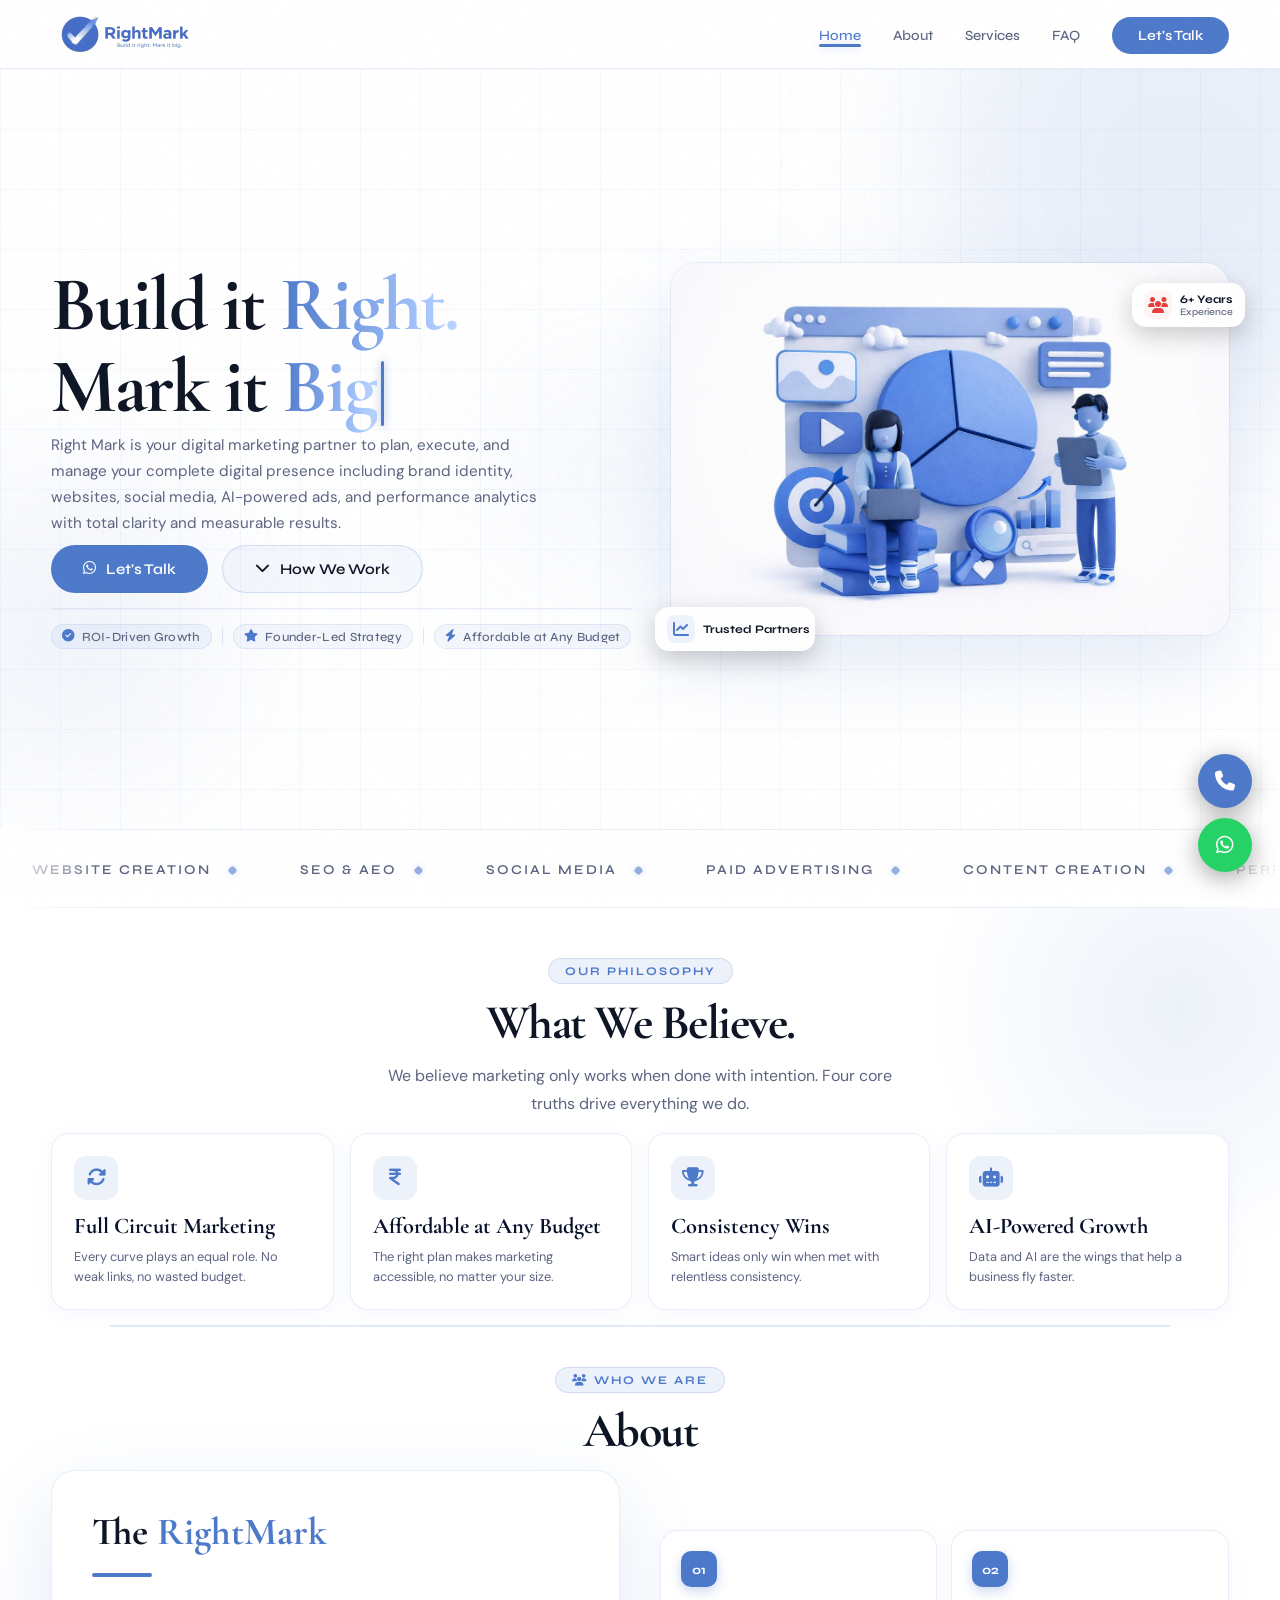
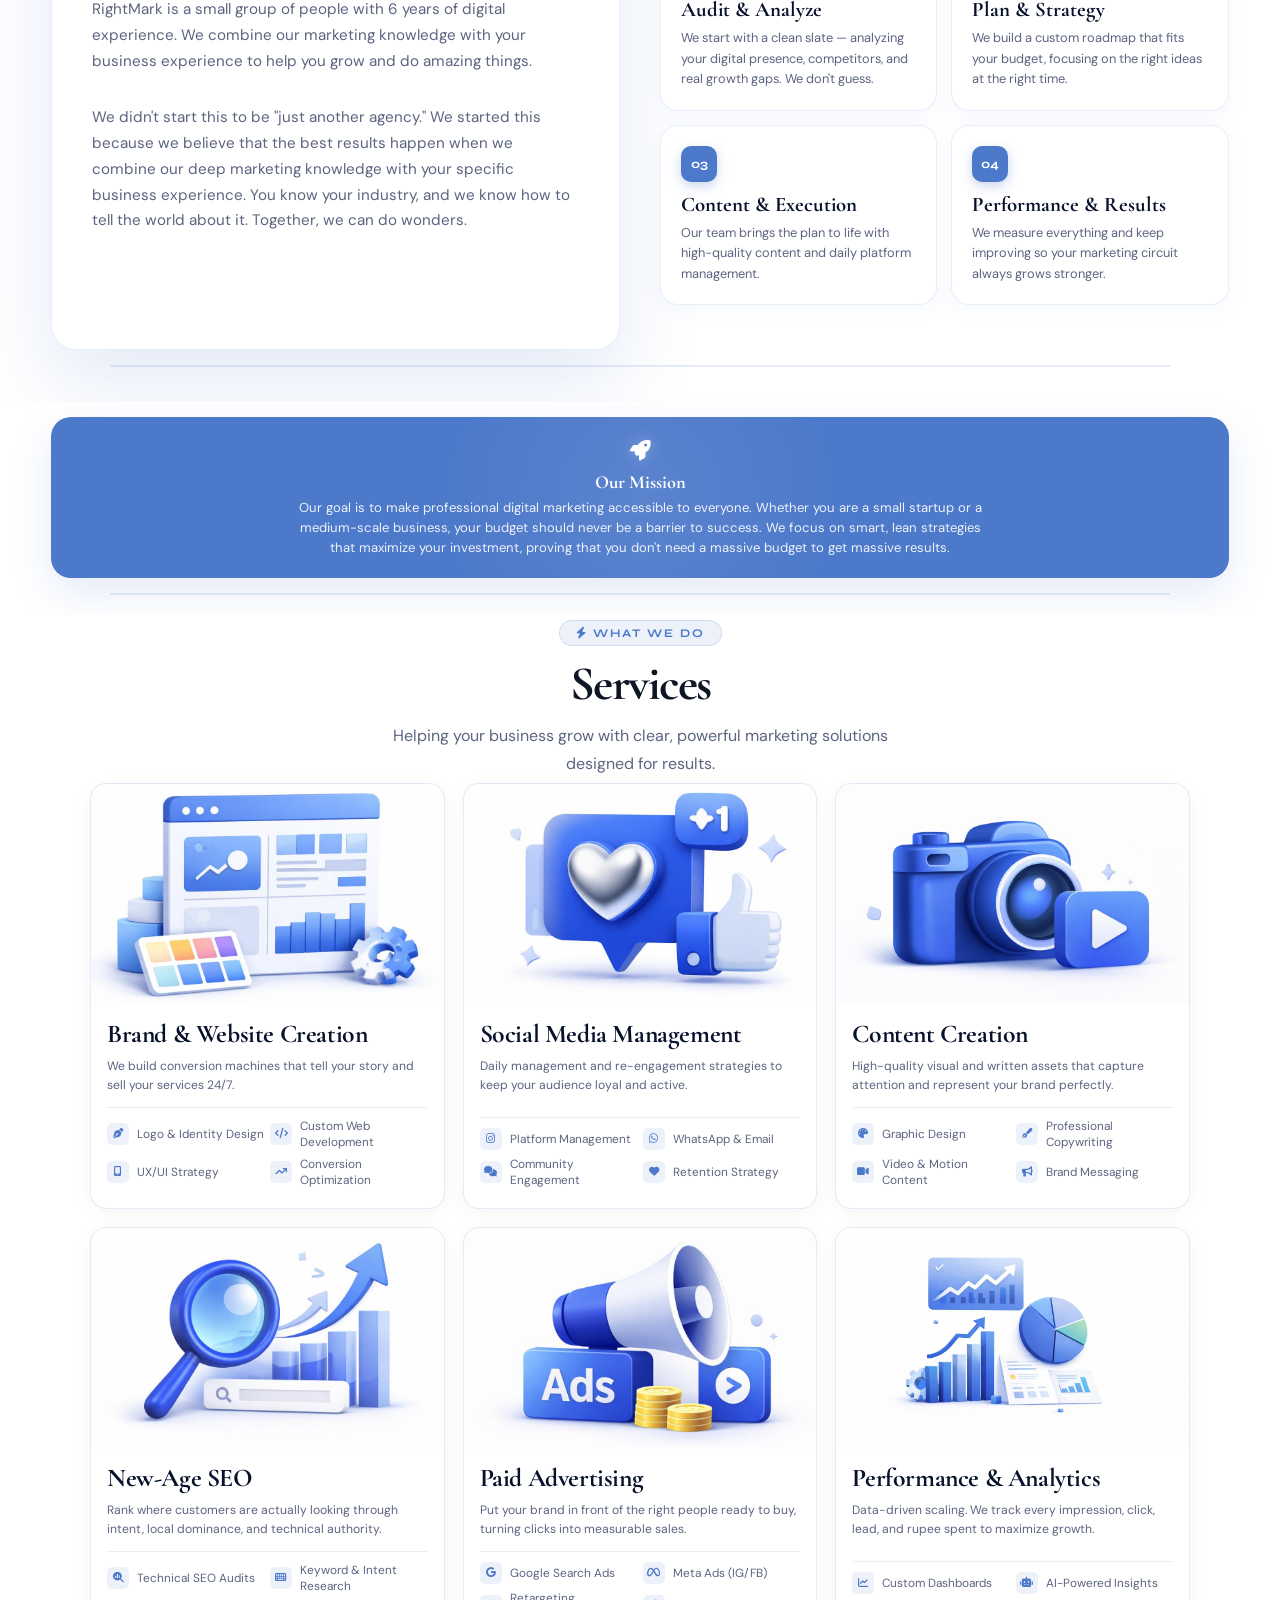
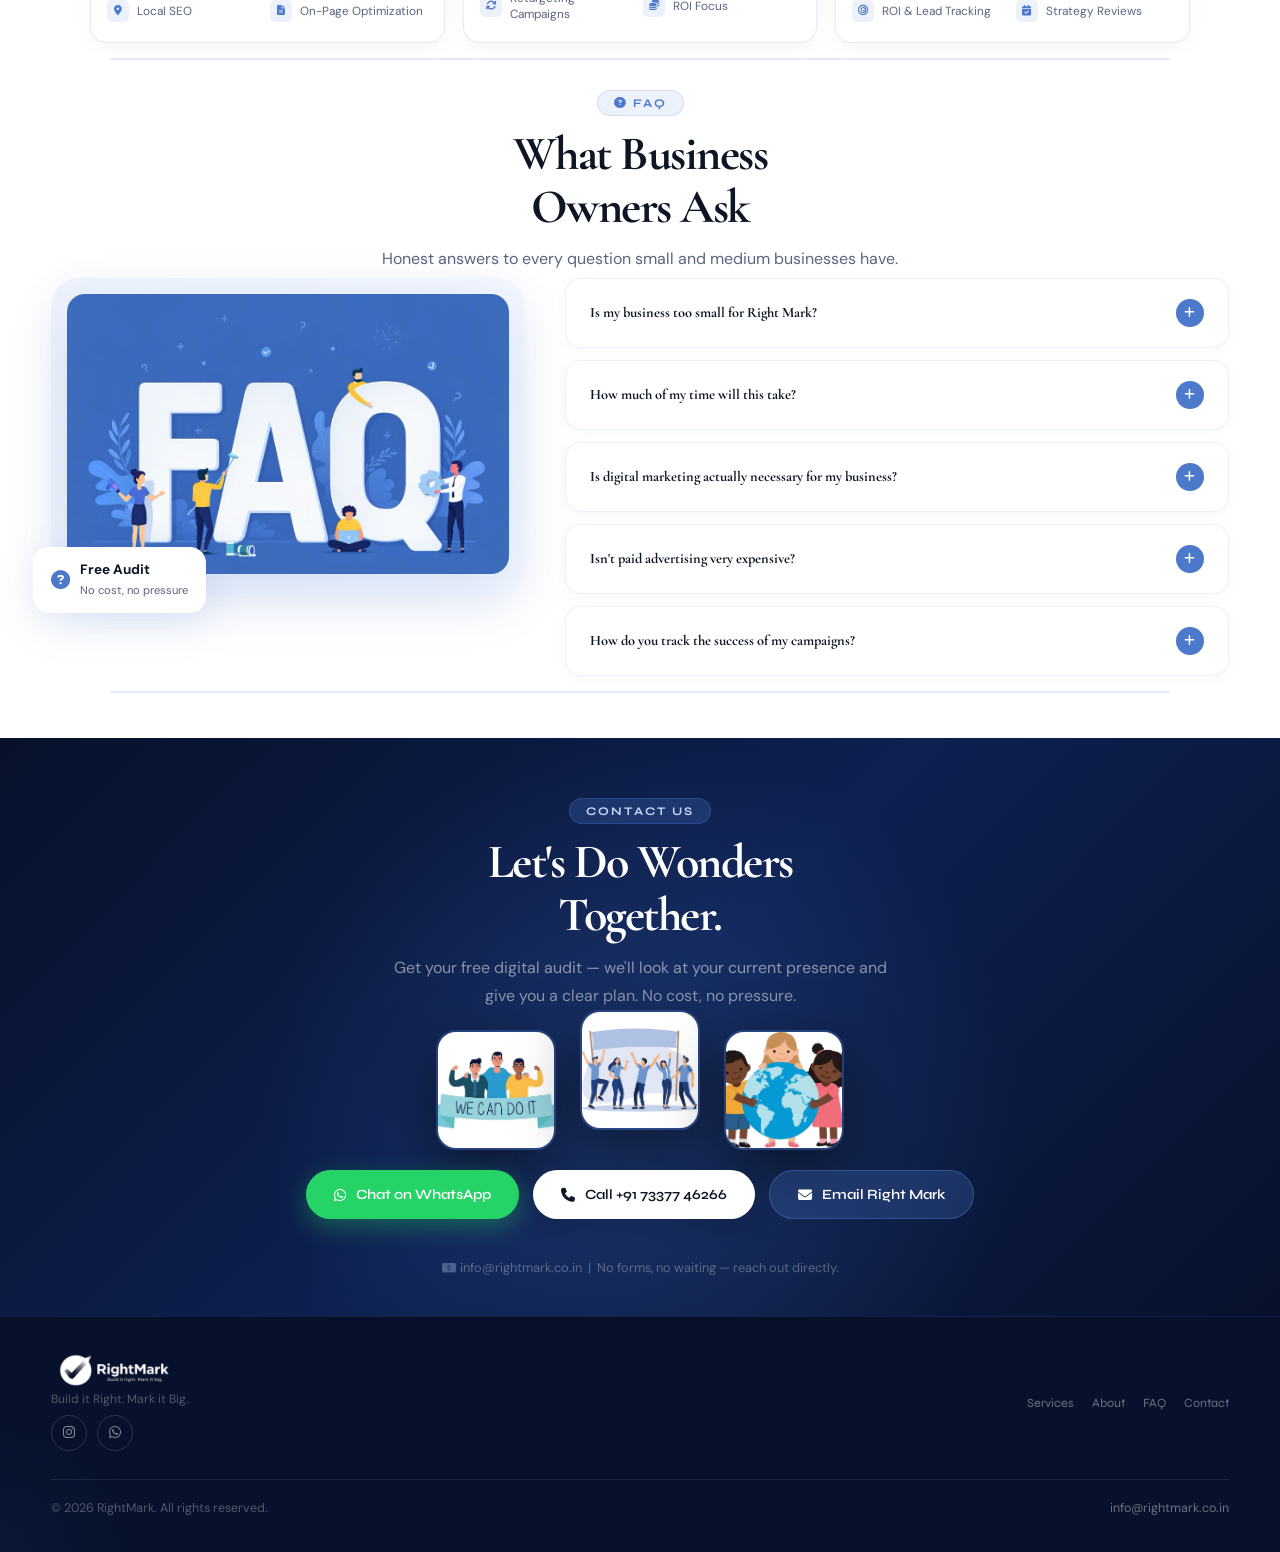
==== commit 0fbcdb6d: "our mission" ====
--- a/index.html
+++ b/index.html
@@ -70,7 +70,7 @@
                 clarity and measurable results.</p>
             <div class="hero-btns">
                 <a href="#contact" class="btn-primary"><i class="fa-brands fa-whatsapp"></i>Let's Talk</a>
-                <a href="#services" class="btn-secondary"><i class="fa-solid fa-chevron-down"></i>How We Work</a>
+                <a href="#about" class="btn-secondary"><i class="fa-solid fa-chevron-down"></i>How We Work</a>
             </div>
             <div class="hero-trust-line">
                 <div class="trust-pill"><i class="fa-solid fa-circle-check"></i> ROI-Driven Growth</div>
@@ -163,7 +163,7 @@
     <section class="about" id="about">
         <div class="section-center-header reveal">
             <span class="section-tag"><i class="fa-solid fa-users"></i> Who We Are</span>
-            <h2 class="section-title">The Foundation &amp; The Formula</h2>
+            <h2 class="section-title">About</h2>
         </div>
         <div class="about-inner">
             <div class="about-visual-panel reveal-left">
@@ -220,6 +220,18 @@
             </div>
         </div>
     </section>
+    
+    <section class="mission-section" id="mission">
+        <div class="mission-container reveal">
+            <div class="mission-icon">
+                <i class="fa-solid fa-rocket"></i>
+            </div>
+            <h2 class="section-title">Our Mission</h2>
+            <p class="mission-text">
+                Our goal is to make professional digital marketing accessible to everyone. Whether you are a small startup or a medium-scale business, your budget should never be a barrier to success. We focus on smart, lean strategies that maximize your investment, proving that you don't need a massive budget to get massive results.
+            </p>
+        </div>
+    </section>
 
     <section class="services" id="services">
         <div class="section-center-header reveal">
@@ -228,10 +240,7 @@
             <p class="section-sub">Helping your business grow with clear, powerful marketing solutions designed for
                 results.</p>
         </div>
-        <div class="services-header">
-            <a href="#contact" class="btn-primary reveal reveal-delay-2"><i class="fa-solid fa-arrow-right"></i> Get
-                Started</a>
-        </div>
+
 
         <div class="services-grid">
 
@@ -497,7 +506,8 @@
       var segments = [
         { text: 'Build it ', blue: false },
         { text: 'Right.', blue: true },
-        { text: ' Mark it ', blue: false },
+        { text: '\n', isBr: true },
+        { text: 'Mark it ', blue: false },
         { text: 'Big.', blue: true }
       ];
 
@@ -507,67 +517,52 @@
       /* Flatten to individual character list */
       var chars = [];
       segments.forEach(function (seg) {
-        seg.text.split('').forEach(function (ch) {
-          chars.push({ ch: ch, blue: seg.blue });
-        });
+        if (seg.isBr) {
+          chars.push({ br: true });
+        } else {
+          seg.text.split('').forEach(function (ch) {
+            chars.push({ ch: ch, blue: seg.blue });
+          });
+        }
       });
 
       /* ---- TYPE forward ---- */
-      function typeChar(i, doneCb) {
+      function typeChar(i) {
         if (i >= chars.length) {
-          /* Finished typing — pause then erase */
-          setTimeout(doneCb, 1200);
+          /* Finished typing — stop and fade cursor */
+          setTimeout(function() {
+            cursor.classList.add('done');
+          }, 1000);
           return;
         }
 
         var item = chars[i];
-        var currentSpan = container.lastElementChild;
-
-        /* Start a new span when colour changes */
-        if (!currentSpan || currentSpan.dataset.blue !== String(item.blue)) {
-          currentSpan = document.createElement('span');
-          currentSpan.dataset.blue = String(item.blue);
-          if (item.blue) currentSpan.className = 'hw-blue';
-          container.appendChild(currentSpan);
+        
+        if (item.br) {
+          container.appendChild(document.createElement('br'));
+        } else {
+          var currentSpan = container.lastElementChild;
+
+          /* Start a new span when colour changes or after a BR */
+          if (!currentSpan || currentSpan.tagName === 'BR' || currentSpan.dataset.blue !== String(item.blue)) {
+            currentSpan = document.createElement('span');
+            currentSpan.dataset.blue = String(item.blue);
+            if (item.blue) currentSpan.className = 'hw-blue';
+            container.appendChild(currentSpan);
+          }
+          currentSpan.textContent += item.ch;
         }
-        currentSpan.textContent += item.ch;
-
-        var delay = item.ch === '.' ? 160
+
+        var delay = item.br ? 200
+                  : item.ch === '.' ? 160
                   : item.ch === ',' ? 120
                   : item.ch === ' ' ?  55
                   : 72;
-        setTimeout(function () { typeChar(i + 1, doneCb); }, delay);
+        setTimeout(function () { typeChar(i + 1); }, delay);
       }
 
-      /* ---- ERASE backward (character by character) ---- */
-      function eraseChar(doneCb) {
-        /* Walk backwards through spans and remove one char at a time */
-        var spans = container.querySelectorAll('span');
-        if (spans.length === 0) {
-          /* Fully erased — short pause then retype */
-          setTimeout(doneCb, 400);
-          return;
-        }
-
-        var last = spans[spans.length - 1];
-        if (last.textContent.length > 1) {
-          last.textContent = last.textContent.slice(0, -1);
-        } else {
-          last.parentNode.removeChild(last);
-        }
-
-        setTimeout(function () { eraseChar(doneCb); }, 38);
-      }
-
-      /* ---- Main loop ---- */
-      function loop() {
-        typeChar(0, function () {
-          eraseChar(loop);
-        });
-      }
-
-      /* Brief pause before first run */
-      setTimeout(loop, 500);
+      /* Initial run — only once */
+      setTimeout(function() { typeChar(0); }, 500);
     })();
     </script>
 </body>
--- a/styles.css
+++ b/styles.css
@@ -278,18 +278,18 @@
 /* Reduced padding-top from 30px to 15px */
 
 .hero h1 {
-  font-size: clamp(2.4rem, 4.5vw, 4rem);
+  font-size: clamp(3rem, 6vw, 5.5rem);
   font-weight: 800;
   line-height: 1.06;
   letter-spacing: -2px;
   margin-bottom: 5px;
   color: var(--text);
+  white-space: normal;
 }
 
 /* ========== HERO HEADING — TYPEWRITER ANIMATION ========== */
 .hero-heading-anim {
   overflow: visible;
-  /* h1 is always visible; JS fills content */
 }
 
 /* Blue accent words — continuous shimmer sweep */
@@ -803,8 +803,7 @@
   background: #ffffff;
   position: relative;
   overflow: hidden;
-  padding: 5px 4% 30px;
-  /* Reduced top from 30px to 5px */
+  padding: 50px 4% 30px;
 }
 
 .beliefs::before {
@@ -919,10 +918,10 @@
 }
 
 .belief-card h4 {
-  font-size: 0.88rem;
-  font-weight: 700;
-  color: var(--text);
-  margin-bottom: 6px;
+  font-size: 1.4rem;
+  font-weight: 900;
+  color: var(--dark);
+  margin-bottom: 8px;
 }
 
 .belief-card p {
@@ -1069,13 +1068,12 @@
 }
 
 .service-card-content h3 {
-  font-size: 0.9rem;
-  font-weight: 800;
+  font-size: 1.6rem;
+  font-weight: 900;
   letter-spacing: -0.4px;
-  margin-bottom: 6px;
-  color: var(--text);
-  line-height: 1.3;
-  white-space: nowrap;
+  margin-bottom: 8px;
+  color: var(--dark);
+  line-height: 1.2;
 }
 
 .service-card-content>p {
@@ -1450,10 +1448,10 @@
 }
 
 .step-content h4 {
-  font-size: 0.88rem;
-  font-weight: 700;
-  margin-bottom: 4px;
-  color: var(--text);
+  font-size: 1.3rem;
+  font-weight: 900;
+  margin-bottom: 6px;
+  color: var(--dark);
 }
 
 .step-content p {
@@ -2002,6 +2000,83 @@
 
   50% {
     transform: translateY(-7px);
+  }
+}
+
+/* ========== MISSION ========== */
+.mission-section {
+  padding: 15px 4%;
+  background: #ffffff;
+  position: relative;
+}
+
+.mission-container {
+  max-width: 1200px;
+  margin: 0 auto;
+  background: var(--blue);
+  padding: 20px 25px;
+  border-radius: 20px;
+  color: white;
+  text-align: center;
+  position: relative;
+  overflow: hidden;
+  box-shadow: 0 15px 40px rgba(77, 121, 202, 0.15);
+}
+
+.mission-container::before {
+  content: "";
+  position: absolute;
+  top: 50%;
+  left: 50%;
+  transform: translate(-50%, -50%);
+  width: 400px;
+  height: 400px;
+  background: radial-gradient(circle, rgba(255, 255, 255, 0.08) 0%, transparent 70%);
+  pointer-events: none;
+}
+
+.mission-icon {
+  font-size: 1.3rem;
+  color: white;
+  margin-bottom: 8px;
+  filter: drop-shadow(0 0 8px rgba(255, 255, 255, 0.3));
+  position: relative;
+  z-index: 2;
+  animation: float-mission 4s ease-in-out infinite;
+}
+
+@keyframes float-mission {
+  0%, 100% { transform: translateY(0); }
+  50% { transform: translateY(-5px); }
+}
+
+.mission-section .section-title {
+  color: white;
+  margin-bottom: 6px;
+  font-size: 1.15rem;
+  position: relative;
+  z-index: 2;
+  letter-spacing: 0;
+}
+
+.mission-text {
+  font-size: 0.82rem;
+  line-height: 1.5;
+  color: rgba(255, 255, 255, 0.9);
+  font-weight: 400;
+  max-width: 700px;
+  margin: 0 auto;
+  position: relative;
+  z-index: 2;
+}
+
+@media (max-width: 768px) {
+  .mission-container {
+    padding: 18px 15px;
+    border-radius: 16px;
+  }
+  .mission-text {
+    font-size: 13px;
   }
 }
 
@@ -2144,6 +2219,10 @@
 @media (max-width: 768px) {
   nav {
     padding: 14px 4%;
+    position: sticky !important;
+    top: 0 !important;
+    background: rgba(255, 255, 255, 0.95);
+    box-shadow: 0 4px 15px rgba(0,0,0,0.05);
   }
 
   .nav-links {
@@ -2185,7 +2264,7 @@
   }
 
   .hero h1 {
-    font-size: clamp(2rem, 6vw, 2.8rem);
+    font-size: clamp(2.4rem, 8vw, 3.8rem);
   }
 
   .hero-btns,
@@ -2350,8 +2429,10 @@
   }
 
   .hero h1 {
-    font-size: 1.9rem;
-    letter-spacing: -1px;
+    font-size: 2.8rem;
+    letter-spacing: -1.5px;
+    font-weight: 900;
+    line-height: 1.1;
   }
 
   .hero p {
@@ -2415,13 +2496,14 @@
   }
 
   .section-title {
-    font-size: 1.8rem;
+    font-size: 2.22rem;
   }
 
   /* Beliefs — single column, title wraps */
   .beliefs .section-title {
     white-space: normal;
-    font-size: 1.8rem;
+    font-size: 2.6rem;
+    font-weight: 900;
   }
 
   .beliefs-inner {
@@ -2449,7 +2531,8 @@
   }
 
   .service-card-content h3 {
-    font-size: 0.9rem;
+    font-size: 1.4rem;
+    font-weight: 900;
     white-space: normal;
   }
 
@@ -2462,6 +2545,11 @@
     grid-template-columns: 1fr 1fr;
     gap: 10px;
   }
+  .step-content h4 {
+    font-size: 1.2rem;
+    font-weight: 900;
+    color: var(--dark);
+  }
 
   .about-stats-row {
     grid-template-columns: 1fr;
@@ -2520,7 +2608,7 @@
   }
 
   .beliefs .section-title {
-    font-size: 1.6rem;
+    font-size: 1.9rem;
   }
 
   .services-grid {
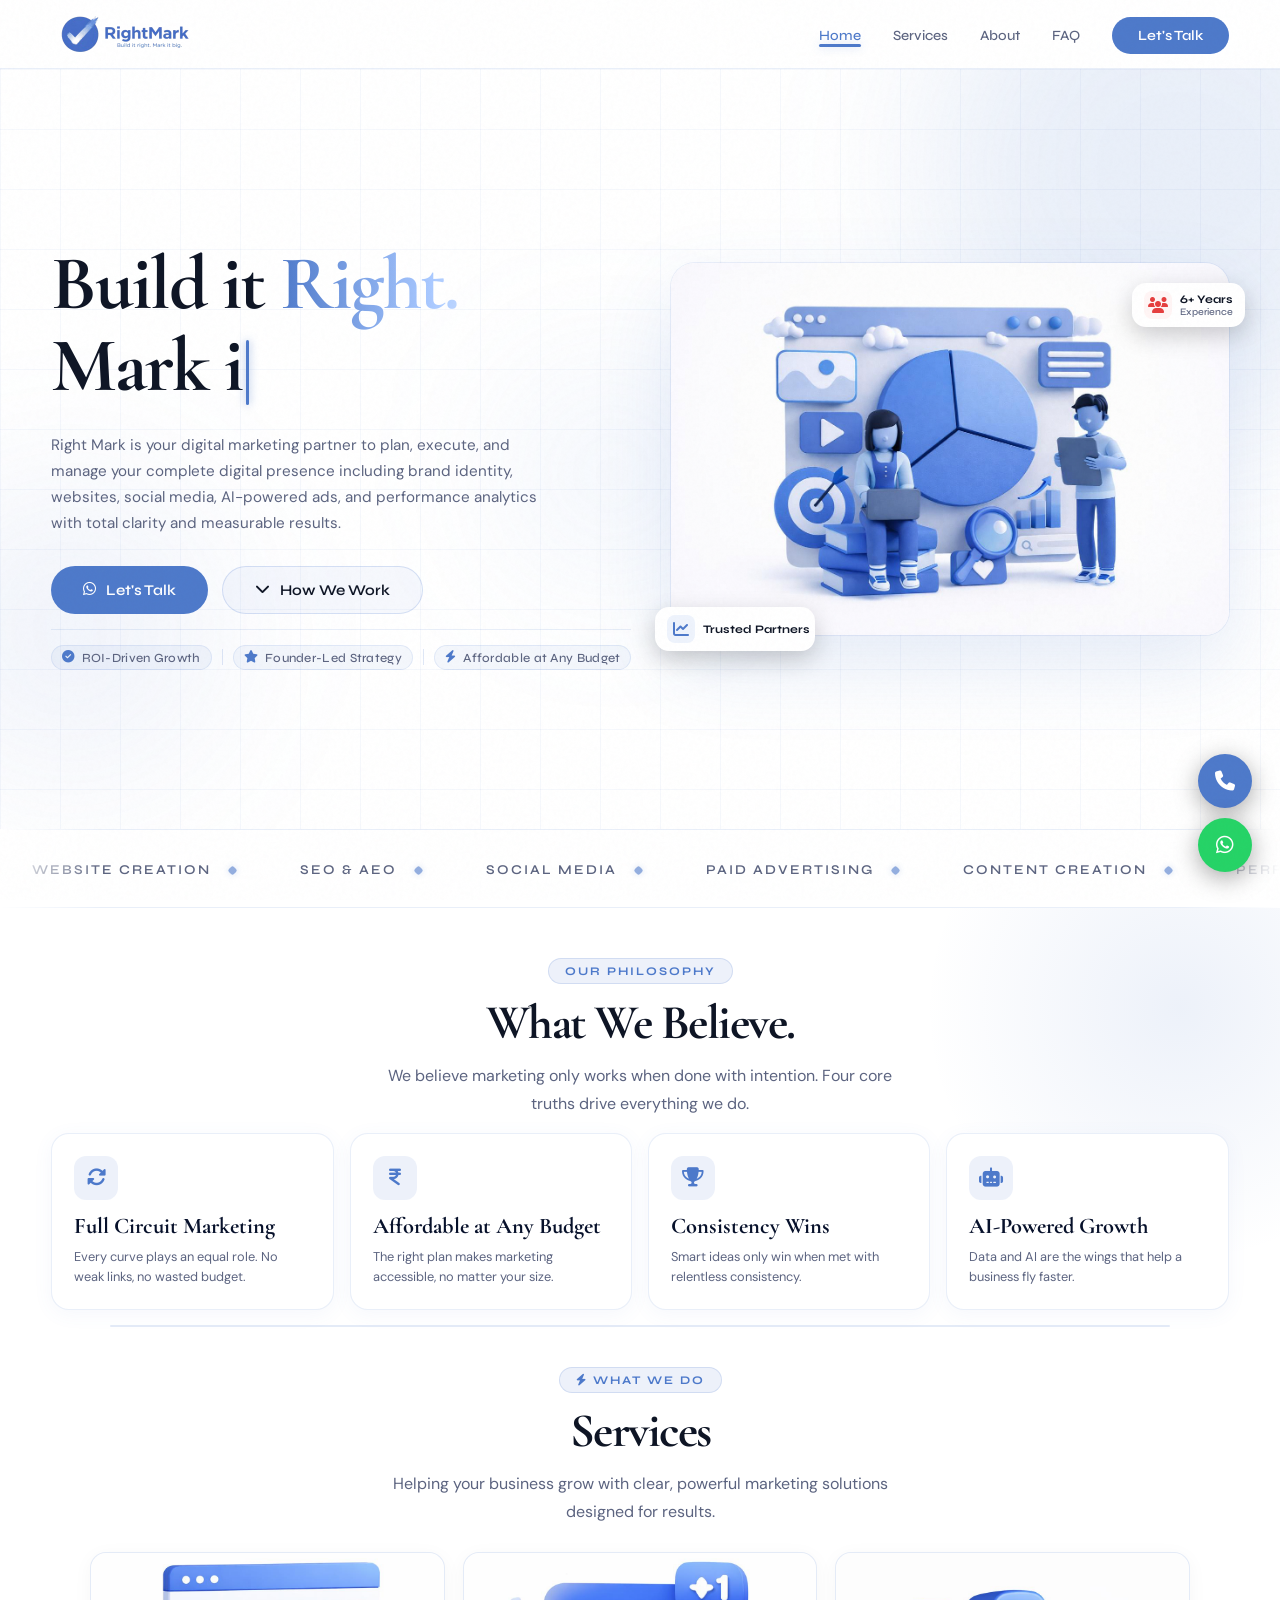
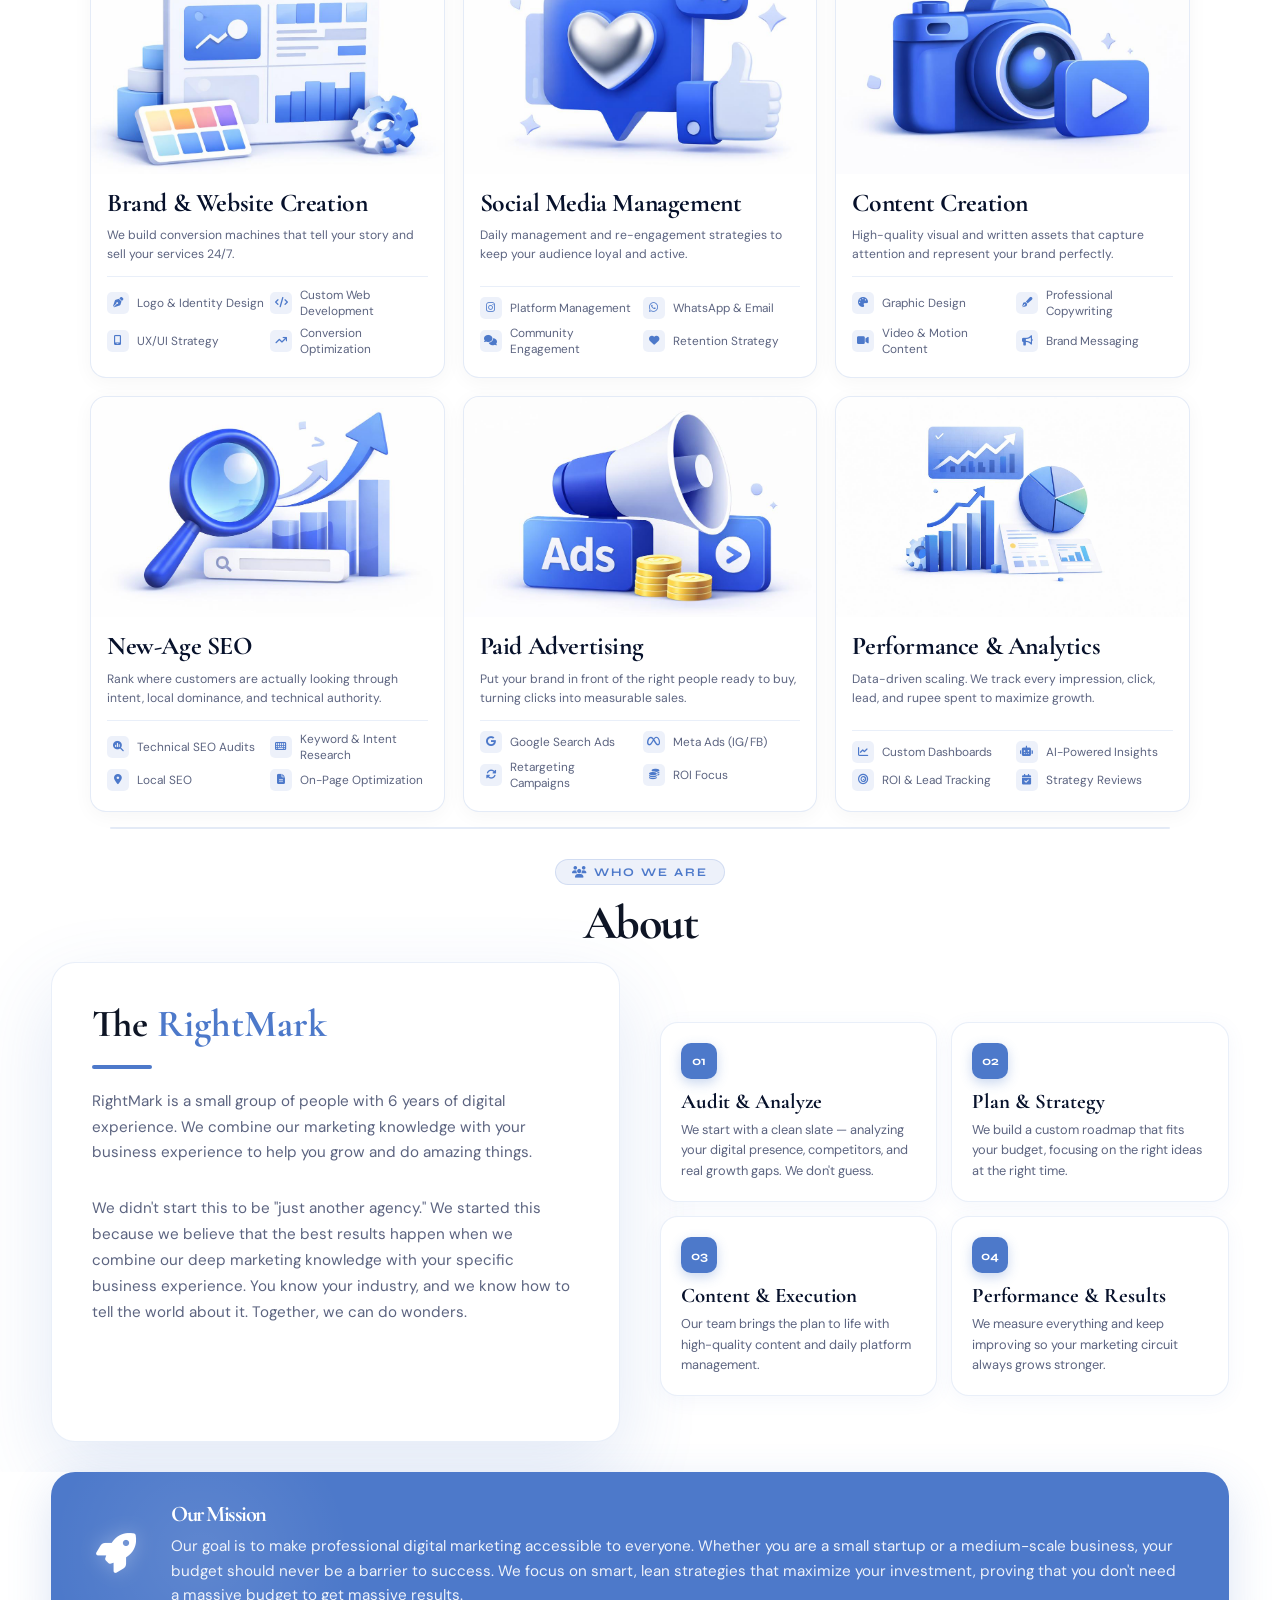
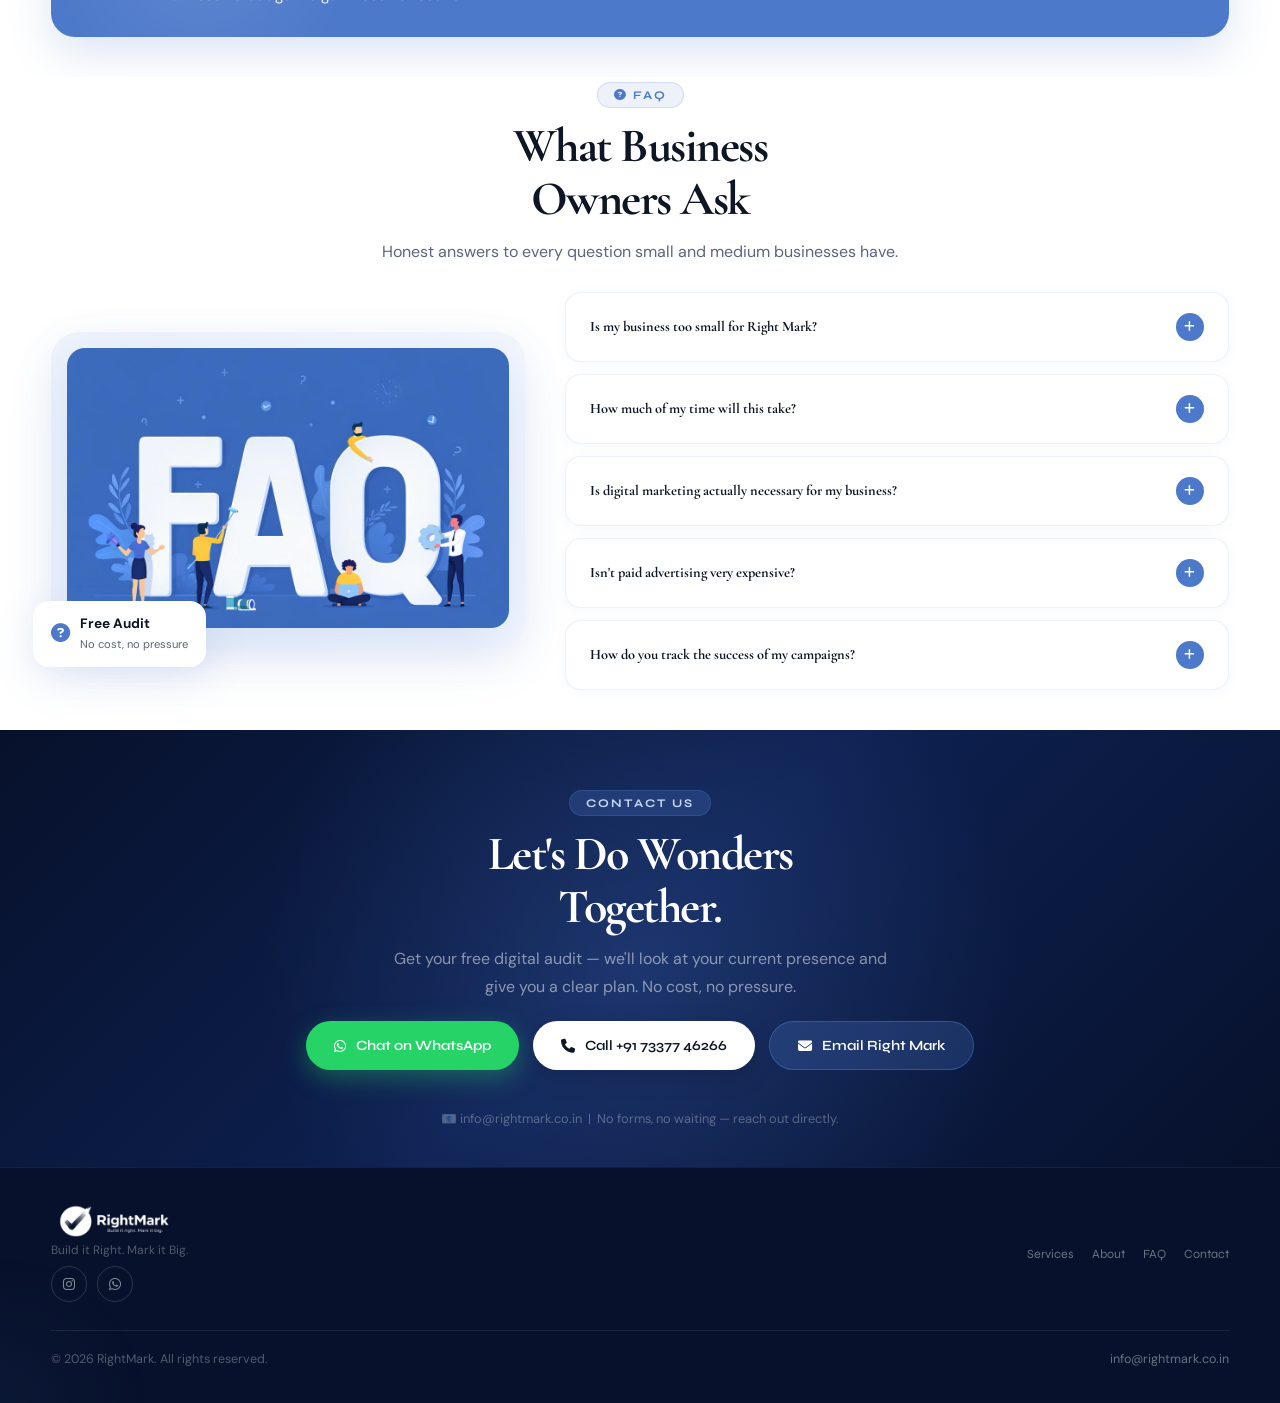
==== commit facc30f9: "final draft" ====
--- a/index.html
+++ b/index.html
@@ -3,15 +3,19 @@
 
 <head>
     <!-- Google Tag Manager -->
-    <script>(function(w,d,s,l,i){w[l]=w[l]||[];w[l].push({'gtm.start':
-    new Date().getTime(),event:'gtm.js'});var f=d.getElementsByTagName(s)[0],
-    j=d.createElement(s),dl=l!='dataLayer'?'&l='+l:'';j.async=true;j.src=
-    'https://www.googletagmanager.com/gtm.js?id='+i+dl;f.parentNode.insertBefore(j,f);
-    })(window,document,'script','dataLayer','GTM-KBF25BWV');</script>
+    <script>(function (w, d, s, l, i) {
+            w[l] = w[l] || []; w[l].push({
+                'gtm.start':
+                    new Date().getTime(), event: 'gtm.js'
+            }); var f = d.getElementsByTagName(s)[0],
+                j = d.createElement(s), dl = l != 'dataLayer' ? '&l=' + l : ''; j.async = true; j.src =
+                    'https://www.googletagmanager.com/gtm.js?id=' + i + dl; f.parentNode.insertBefore(j, f);
+        })(window, document, 'script', 'dataLayer', 'GTM-KBF25BWV');</script>
     <!-- End Google Tag Manager -->
     <meta charset="UTF-8" />
     <meta name="viewport" content="width=device-width, initial-scale=1.0" />
     <title>RightMark | Build it Right. Mark it Big.</title>
+
     <meta name="description"
         content="RightMark — digital marketing agency specialising in web design, SEO, social media, paid ads and analytics for small and medium businesses." />
     <link rel="icon" type="image/png" href="./images/favicon.png" />
@@ -27,8 +31,8 @@
 
 <body>
     <!-- Google Tag Manager (noscript) -->
-    <noscript><iframe src="https://www.googletagmanager.com/ns.html?id=GTM-KBF25BWV"
-    height="0" width="0" style="display:none;visibility:hidden"></iframe></noscript>
+    <noscript><iframe src="https://www.googletagmanager.com/ns.html?id=GTM-KBF25BWV" height="0" width="0"
+            style="display:none;visibility:hidden"></iframe></noscript>
     <!-- End Google Tag Manager (noscript) -->
 
     <div id="preloader">
@@ -48,8 +52,8 @@
         </a>
         <ul class="nav-links">
             <li><a href="#home">Home</a></li>
+            <li><a href="#services">Services</a></li>
             <li><a href="#about">About</a></li>
-            <li><a href="#services">Services</a></li>
             <li><a href="#faq">FAQ</a></li>
             <li><a href="#contact" class="nav-cta">Let's Talk</a></li>
         </ul>
@@ -65,12 +69,15 @@
             <h1 id="hero-heading" class="hero-heading-anim">
                 <span id="hero-typed"></span><span class="hero-cursor" id="hero-cursor"></span>
             </h1>
+            <br>
             <p>Right Mark is your digital marketing partner to plan, execute, and manage your complete digital presence
                 including brand identity, websites, social media, AI-powered ads, and performance analytics with total
                 clarity and measurable results.</p>
+            <br>
             <div class="hero-btns">
                 <a href="#contact" class="btn-primary"><i class="fa-brands fa-whatsapp"></i>Let's Talk</a>
                 <a href="#about" class="btn-secondary"><i class="fa-solid fa-chevron-down"></i>How We Work</a>
+                <br>
             </div>
             <div class="hero-trust-line">
                 <div class="trust-pill"><i class="fa-solid fa-circle-check"></i> ROI-Driven Growth</div>
@@ -131,9 +138,10 @@
         <div class="section-center-header reveal">
             <span class="section-tag">Our Philosophy</span>
             <h2 class="section-title">What We Believe.</h2>
-            <p class="section-sub">We believe marketing only works when done with intention. Four core truths drive everything we do.</p>
-        </div>
-        
+            <p class="section-sub">We believe marketing only works when done with intention. Four core truths drive
+                everything we do.</p>
+        </div>
+
         <div class="beliefs-grid-centered" style="max-width: 1200px; margin: 0 auto;">
             <div class="beliefs-grid">
                 <div class="belief-card reveal reveal-delay-1">
@@ -158,6 +166,127 @@
                 </div>
             </div>
         </div>
+    </section>
+
+    <section class="services" id="services">
+        <div class="section-center-header reveal">
+            <span class="section-tag"><i class="fa-solid fa-bolt"></i> What We Do</span>
+            <h2 class="section-title">Services</h2>
+            <p class="section-sub">Helping your business grow with clear, powerful marketing solutions <br> designed for
+                results.</p>
+            <br>
+        </div>
+
+
+        <div class="services-grid">
+
+            <div class="service-card reveal reveal-delay-1">
+                <div class="service-card-img-wrap">
+                    <img src="images/brand.png" alt="Website Design" class="service-card-img" />
+                </div>
+                <div class="service-card-content">
+
+                    <h3>Brand & Website Creation</h3>
+                    <p>We build conversion machines that tell your story and sell your services 24/7.</p>
+                    <ul class="service-features">
+                        <li><span class="fi"><i class="fa-solid fa-pen-nib"></i></span> Logo & Identity Design</li>
+                        <li><span class="fi"><i class="fa-solid fa-code"></i></span> Custom Web Development</li>
+                        <li><span class="fi"><i class="fa-solid fa-mobile-screen"></i></span> UX/UI Strategy</li>
+                        <li><span class="fi"><i class="fa-solid fa-arrow-trend-up"></i></span> Conversion Optimization
+                        </li>
+                    </ul>
+                </div>
+            </div>
+
+            <div class="service-card reveal reveal-delay-2">
+                <div class="service-card-img-wrap">
+                    <img src="images/social.png" alt="Social Media" class="service-card-img" />
+                </div>
+                <div class="service-card-content">
+
+                    <h3>Social Media Management</h3>
+                    <p>Daily management and re-engagement strategies to keep your audience loyal and active.</p>
+                    <ul class="service-features">
+                        <li><span class="fi"><i class="fa-brands fa-instagram"></i></span> Platform Management</li>
+                        <li><span class="fi"><i class="fa-brands fa-whatsapp"></i></span> WhatsApp & Email</li>
+                        <li><span class="fi"><i class="fa-solid fa-comments"></i></span> Community Engagement</li>
+                        <li><span class="fi"><i class="fa-solid fa-heart"></i></span> Retention Strategy</li>
+                    </ul>
+                </div>
+            </div>
+
+            <div class="service-card reveal reveal-delay-3">
+                <div class="service-card-img-wrap">
+                    <img src="images/content.png" alt="Content Creation" class="service-card-img" />
+                </div>
+                <div class="service-card-content">
+
+                    <h3>Content Creation</h3>
+                    <p>High-quality visual and written assets that capture attention and represent your brand perfectly.
+                    </p>
+                    <ul class="service-features">
+                        <li><span class="fi"><i class="fa-solid fa-palette"></i></span> Graphic Design</li>
+                        <li><span class="fi"><i class="fa-solid fa-pen-fancy"></i></span> Professional Copywriting</li>
+                        <li><span class="fi"><i class="fa-solid fa-video"></i></span> Video & Motion Content</li>
+                        <li><span class="fi"><i class="fa-solid fa-bullhorn"></i></span> Brand Messaging</li>
+                    </ul>
+                </div>
+            </div>
+
+            <div class="service-card reveal reveal-delay-1">
+                <div class="service-card-img-wrap">
+                    <img src="images/seo.png" alt="SEO" class="service-card-img" />
+                </div>
+                <div class="service-card-content">
+
+                    <h3>New-Age SEO</h3>
+                    <p>Rank where customers are actually looking through intent, local dominance, and technical
+                        authority.</p>
+                    <ul class="service-features">
+                        <li><span class="fi"><i class="fa-solid fa-magnifying-glass-chart"></i></span> Technical SEO
+                            Audits</li>
+                        <li><span class="fi"><i class="fa-solid fa-keyboard"></i></span> Keyword & Intent Research</li>
+                        <li><span class="fi"><i class="fa-solid fa-location-dot"></i></span> Local SEO</li>
+                        <li><span class="fi"><i class="fa-solid fa-file-lines"></i></span> On-Page Optimization</li>
+                    </ul>
+                </div>
+            </div>
+
+            <div class="service-card reveal reveal-delay-2">
+                <div class="service-card-img-wrap">
+                    <img src="images/ads.png" alt="Paid Advertising" class="service-card-img" />
+                </div>
+                <div class="service-card-content">
+
+                    <h3>Paid Advertising</h3>
+                    <p>Put your brand in front of the right people ready to buy, turning clicks into measurable sales.
+                    </p>
+                    <ul class="service-features">
+                        <li><span class="fi"><i class="fa-brands fa-google"></i></span> Google Search Ads</li>
+                        <li><span class="fi"><i class="fa-brands fa-meta"></i></span> Meta Ads (IG/FB)</li>
+                        <li><span class="fi"><i class="fa-solid fa-rotate"></i></span> Retargeting Campaigns</li>
+                        <li><span class="fi"><i class="fa-solid fa-coins"></i></span> ROI Focus</li>
+                    </ul>
+                </div>
+            </div>
+
+            <div class="service-card reveal reveal-delay-3">
+                <div class="service-card-img-wrap">
+                    <img src="images/performance.jpg" alt="Analytics" class="service-card-img" />
+                </div>
+                <div class="service-card-content">
+
+                    <h3>Performance & Analytics</h3>
+                    <p>Data-driven scaling. We track every impression, click, lead, and rupee spent to maximize growth.
+                    </p>
+                    <ul class="service-features">
+                        <li><span class="fi"><i class="fa-solid fa-chart-line"></i></span> Custom Dashboards</li>
+                        <li><span class="fi"><i class="fa-solid fa-robot"></i></span> AI-Powered Insights</li>
+                        <li><span class="fi"><i class="fa-solid fa-bullseye"></i></span> ROI & Lead Tracking</li>
+                        <li><span class="fi"><i class="fa-solid fa-calendar-check"></i></span> Strategy Reviews</li>
+                    </ul>
+                </div>
+            </div>
     </section>
 
     <section class="about" id="about">
@@ -220,145 +349,33 @@
             </div>
         </div>
     </section>
-    
+
     <section class="mission-section" id="mission">
         <div class="mission-container reveal">
             <div class="mission-icon">
                 <i class="fa-solid fa-rocket"></i>
             </div>
-            <h2 class="section-title">Our Mission</h2>
-            <p class="mission-text">
-                Our goal is to make professional digital marketing accessible to everyone. Whether you are a small startup or a medium-scale business, your budget should never be a barrier to success. We focus on smart, lean strategies that maximize your investment, proving that you don't need a massive budget to get massive results.
-            </p>
-        </div>
-    </section>
-
-    <section class="services" id="services">
-        <div class="section-center-header reveal">
-            <span class="section-tag"><i class="fa-solid fa-bolt"></i> What We Do</span>
-            <h2 class="section-title">Services</h2>
-            <p class="section-sub">Helping your business grow with clear, powerful marketing solutions designed for
-                results.</p>
-        </div>
-
-
-        <div class="services-grid">
-
-            <div class="service-card reveal reveal-delay-1">
-                <div class="service-card-img-wrap">
-                    <img src="images/brand.png" alt="Website Design" class="service-card-img" />
-                </div>
-                <div class="service-card-content">
-
-                    <h3>Brand & Website Creation</h3>
-                    <p>We build conversion machines that tell your story and sell your services 24/7.</p>
-                    <ul class="service-features">
-                        <li><span class="fi"><i class="fa-solid fa-pen-nib"></i></span> Logo & Identity Design</li>
-                        <li><span class="fi"><i class="fa-solid fa-code"></i></span> Custom Web Development</li>
-                        <li><span class="fi"><i class="fa-solid fa-mobile-screen"></i></span> UX/UI Strategy</li>
-                        <li><span class="fi"><i class="fa-solid fa-arrow-trend-up"></i></span> Conversion Optimization
-                        </li>
-                    </ul>
-                </div>
-            </div>
-
-            <div class="service-card reveal reveal-delay-2">
-                <div class="service-card-img-wrap">
-                    <img src="images/social.png" alt="Social Media" class="service-card-img" />
-                </div>
-                <div class="service-card-content">
-
-                    <h3>Social Media Management</h3>
-                    <p>Daily management and re-engagement strategies to keep your audience loyal and active.</p>
-                    <ul class="service-features">
-                        <li><span class="fi"><i class="fa-brands fa-instagram"></i></span> Platform Management</li>
-                        <li><span class="fi"><i class="fa-brands fa-whatsapp"></i></span> WhatsApp & Email</li>
-                        <li><span class="fi"><i class="fa-solid fa-comments"></i></span> Community Engagement</li>
-                        <li><span class="fi"><i class="fa-solid fa-heart"></i></span> Retention Strategy</li>
-                    </ul>
-                </div>
-            </div>
-
-            <div class="service-card reveal reveal-delay-3">
-                <div class="service-card-img-wrap">
-                    <img src="images/content.png" alt="Content Creation" class="service-card-img" />
-                </div>
-                <div class="service-card-content">
-
-                    <h3>Content Creation</h3>
-                    <p>High-quality visual and written assets that capture attention and represent your brand perfectly.
-                    </p>
-                    <ul class="service-features">
-                        <li><span class="fi"><i class="fa-solid fa-palette"></i></span> Graphic Design</li>
-                        <li><span class="fi"><i class="fa-solid fa-pen-fancy"></i></span> Professional Copywriting</li>
-                        <li><span class="fi"><i class="fa-solid fa-video"></i></span> Video & Motion Content</li>
-                        <li><span class="fi"><i class="fa-solid fa-bullhorn"></i></span> Brand Messaging</li>
-                    </ul>
-                </div>
-            </div>
-
-            <div class="service-card reveal reveal-delay-1">
-                <div class="service-card-img-wrap">
-                    <img src="images/seo.png" alt="SEO" class="service-card-img" />
-                </div>
-                <div class="service-card-content">
-
-                    <h3>New-Age SEO</h3>
-                    <p>Rank where customers are actually looking through intent, local dominance, and technical
-                        authority.</p>
-                    <ul class="service-features">
-                        <li><span class="fi"><i class="fa-solid fa-magnifying-glass-chart"></i></span> Technical SEO
-                            Audits</li>
-                        <li><span class="fi"><i class="fa-solid fa-keyboard"></i></span> Keyword & Intent Research</li>
-                        <li><span class="fi"><i class="fa-solid fa-location-dot"></i></span> Local SEO</li>
-                        <li><span class="fi"><i class="fa-solid fa-file-lines"></i></span> On-Page Optimization</li>
-                    </ul>
-                </div>
-            </div>
-
-            <div class="service-card reveal reveal-delay-2">
-                <div class="service-card-img-wrap">
-                    <img src="images/ads.png" alt="Paid Advertising" class="service-card-img" />
-                </div>
-                <div class="service-card-content">
-
-                    <h3>Paid Advertising</h3>
-                    <p>Put your brand in front of the right people ready to buy, turning clicks into measurable sales.
-                    </p>
-                    <ul class="service-features">
-                        <li><span class="fi"><i class="fa-brands fa-google"></i></span> Google Search Ads</li>
-                        <li><span class="fi"><i class="fa-brands fa-meta"></i></span> Meta Ads (IG/FB)</li>
-                        <li><span class="fi"><i class="fa-solid fa-rotate"></i></span> Retargeting Campaigns</li>
-                        <li><span class="fi"><i class="fa-solid fa-coins"></i></span> ROI Focus</li>
-                    </ul>
-                </div>
-            </div>
-
-            <div class="service-card reveal reveal-delay-3">
-                <div class="service-card-img-wrap">
-                    <img src="images/performance.jpg" alt="Analytics" class="service-card-img" />
-                </div>
-                <div class="service-card-content">
-
-                    <h3>Performance & Analytics</h3>
-                    <p>Data-driven scaling. We track every impression, click, lead, and rupee spent to maximize growth.
-                    </p>
-                    <ul class="service-features">
-                        <li><span class="fi"><i class="fa-solid fa-chart-line"></i></span> Custom Dashboards</li>
-                        <li><span class="fi"><i class="fa-solid fa-robot"></i></span> AI-Powered Insights</li>
-                        <li><span class="fi"><i class="fa-solid fa-bullseye"></i></span> ROI & Lead Tracking</li>
-                        <li><span class="fi"><i class="fa-solid fa-calendar-check"></i></span> Strategy Reviews</li>
-                    </ul>
-            </div>
-        </div>
-    </section>
+            <div class="mission-info">
+                <h2 class="section-title">Our Mission</h2>
+                <p class="mission-text">
+                    Our goal is to make professional digital marketing accessible to everyone. Whether you are a small
+                    startup or a medium-scale business, your budget should never be a barrier to success. We focus on
+                    smart,
+                    lean strategies that maximize your investment, proving that you don't need a massive budget to get
+                    massive results.
+                </p>
+            </div>
+        </div>
+    </section>
+
+
 
     <section class="faq-section" id="faq">
         <div class="section-center-header reveal">
             <span class="section-tag"><i class="fa-solid fa-circle-question"></i> FAQ</span>
             <h2 class="section-title">What Business<br>Owners Ask</h2>
-            <p class="section-sub">Honest answers to every question small and medium businesses
-                have.</p>
+            <p class="section-sub">Honest answers to every question small and medium businesses have.</p>
+            <br>
         </div>
 
         <div class="faq-inner">
@@ -435,17 +452,7 @@
                     clear plan. No cost, no pressure.</p>
             </div>
 
-            <div class="contact-img-row reveal">
-                <div class="contact-img-item">
-                    <img src="images/contact1.png" alt="Team" />
-                </div>
-                <div class="contact-img-item">
-                    <img src="images/contact2.png" alt="Meeting" />
-                </div>
-                <div class="contact-img-item">
-                    <img src="images/contact3.png" alt="Strategy" />
-                </div>
-            </div>
+
 
             <div class="contact-methods reveal">
                 <a href="https://wa.me/917337746266" class="contact-btn whatsapp" target="_blank" rel="noopener">
@@ -466,10 +473,14 @@
         <div class="footer-brand">
             <div class="footer-logo">
                 <img src="images/logo.png" alt="RightMark" class="footer-logo-img" />
+
             </div>
             <p class="footer-tagline">Build it Right. Mark it Big.</p>
+
             <div class="footer-socials">
-                <a href="https://www.instagram.com/rightmark.co.in?igsh=MTNnanNmMTJvMXZxag%3D%3D&utm_source=qr" class="social-btn" aria-label="Instagram" target="_blank" rel="noopener"><i class="fa-brands fa-instagram"></i></a>
+                <a href="https://www.instagram.com/rightmark.co.in?igsh=MTNnanNmMTJvMXZxag%3D%3D&utm_source=qr"
+                    class="social-btn" aria-label="Instagram" target="_blank" rel="noopener"><i
+                        class="fa-brands fa-instagram"></i></a>
                 <a href="https://wa.me/917337746266" class="social-btn" aria-label="WhatsApp" target="_blank"
                     rel="noopener"><i class="fa-brands fa-whatsapp"></i></a>
             </div>
@@ -502,68 +513,68 @@
     <script src="script.js" defer></script>
 
     <script>
-    (function () {
-      var segments = [
-        { text: 'Build it ', blue: false },
-        { text: 'Right.', blue: true },
-        { text: '\n', isBr: true },
-        { text: 'Mark it ', blue: false },
-        { text: 'Big.', blue: true }
-      ];
-
-      var container = document.getElementById('hero-typed');
-      var cursor    = document.getElementById('hero-cursor');
-
-      /* Flatten to individual character list */
-      var chars = [];
-      segments.forEach(function (seg) {
-        if (seg.isBr) {
-          chars.push({ br: true });
-        } else {
-          seg.text.split('').forEach(function (ch) {
-            chars.push({ ch: ch, blue: seg.blue });
-          });
-        }
-      });
-
-      /* ---- TYPE forward ---- */
-      function typeChar(i) {
-        if (i >= chars.length) {
-          /* Finished typing — stop and fade cursor */
-          setTimeout(function() {
-            cursor.classList.add('done');
-          }, 1000);
-          return;
-        }
-
-        var item = chars[i];
-        
-        if (item.br) {
-          container.appendChild(document.createElement('br'));
-        } else {
-          var currentSpan = container.lastElementChild;
-
-          /* Start a new span when colour changes or after a BR */
-          if (!currentSpan || currentSpan.tagName === 'BR' || currentSpan.dataset.blue !== String(item.blue)) {
-            currentSpan = document.createElement('span');
-            currentSpan.dataset.blue = String(item.blue);
-            if (item.blue) currentSpan.className = 'hw-blue';
-            container.appendChild(currentSpan);
-          }
-          currentSpan.textContent += item.ch;
-        }
-
-        var delay = item.br ? 200
-                  : item.ch === '.' ? 160
-                  : item.ch === ',' ? 120
-                  : item.ch === ' ' ?  55
-                  : 72;
-        setTimeout(function () { typeChar(i + 1); }, delay);
-      }
-
-      /* Initial run — only once */
-      setTimeout(function() { typeChar(0); }, 500);
-    })();
+        (function () {
+            var segments = [
+                { text: 'Build it ', blue: false },
+                { text: 'Right.', blue: true },
+                { text: '\n', isBr: true },
+                { text: 'Mark it ', blue: false },
+                { text: 'Big.', blue: true }
+            ];
+
+            var container = document.getElementById('hero-typed');
+            var cursor = document.getElementById('hero-cursor');
+
+            /* Flatten to individual character list */
+            var chars = [];
+            segments.forEach(function (seg) {
+                if (seg.isBr) {
+                    chars.push({ br: true });
+                } else {
+                    seg.text.split('').forEach(function (ch) {
+                        chars.push({ ch: ch, blue: seg.blue });
+                    });
+                }
+            });
+
+            /* ---- TYPE forward ---- */
+            function typeChar(i) {
+                if (i >= chars.length) {
+                    /* Finished typing — stop and fade cursor */
+                    setTimeout(function () {
+                        cursor.classList.add('done');
+                    }, 1000);
+                    return;
+                }
+
+                var item = chars[i];
+
+                if (item.br) {
+                    container.appendChild(document.createElement('br'));
+                } else {
+                    var currentSpan = container.lastElementChild;
+
+                    /* Start a new span when colour changes or after a BR */
+                    if (!currentSpan || currentSpan.tagName === 'BR' || currentSpan.dataset.blue !== String(item.blue)) {
+                        currentSpan = document.createElement('span');
+                        currentSpan.dataset.blue = String(item.blue);
+                        if (item.blue) currentSpan.className = 'hw-blue';
+                        container.appendChild(currentSpan);
+                    }
+                    currentSpan.textContent += item.ch;
+                }
+
+                var delay = item.br ? 200
+                    : item.ch === '.' ? 160
+                        : item.ch === ',' ? 120
+                            : item.ch === ' ' ? 55
+                                : 72;
+                setTimeout(function () { typeChar(i + 1); }, delay);
+            }
+
+            /* Initial run — only once */
+            setTimeout(function () { typeChar(0); }, 500);
+        })();
     </script>
 </body>
 
--- a/styles.css
+++ b/styles.css
@@ -294,14 +294,12 @@
 
 /* Blue accent words — continuous shimmer sweep */
 .hw-blue {
-  background: linear-gradient(
-    90deg,
-    var(--blue)  0%,
-    #a8c8ff     38%,
-    #cce0ff     52%,
-    var(--blue)  68%,
-    #a8c8ff    100%
-  );
+  background: linear-gradient(90deg,
+      var(--blue) 0%,
+      #a8c8ff 38%,
+      #cce0ff 52%,
+      var(--blue) 68%,
+      #a8c8ff 100%);
   background-size: 220% auto;
   -webkit-background-clip: text;
   background-clip: text;
@@ -310,8 +308,13 @@
 }
 
 @keyframes hw-shimmer {
-  0%   { background-position: 0%   center; }
-  100% { background-position: 220% center; }
+  0% {
+    background-position: 0% center;
+  }
+
+  100% {
+    background-position: 220% center;
+  }
 }
 
 /* Blinking cursor */
@@ -330,8 +333,15 @@
 }
 
 @keyframes cursor-blink {
-  0%, 100% { opacity: 1; }
-  50%       { opacity: 0; }
+
+  0%,
+  100% {
+    opacity: 1;
+  }
+
+  50% {
+    opacity: 0;
+  }
 }
 
 /* Cursor fades out when typing is done */
@@ -340,7 +350,11 @@
 }
 
 @keyframes cursor-fade {
-  to { opacity: 0; width: 0; margin: 0; }
+  to {
+    opacity: 0;
+    width: 0;
+    margin: 0;
+  }
 }
 
 
@@ -686,7 +700,7 @@
   position: relative;
 }
 
-section:not(.contact):not(.hero):not(.why-us)::after {
+section:not(.contact):not(.hero):not(.about):not(.mission-section):not(.faq-section)::after {
   content: "";
   display: block;
   width: 90%;
@@ -1596,6 +1610,7 @@
 .faq-img-wrap {
   position: relative;
   top: 0;
+  margin-top: 40px;
   animation: float-card 5s ease-in-out infinite 1s;
   background: linear-gradient(135deg, #eef3fc, #f5f8ff);
   border-radius: 28px;
@@ -2005,78 +2020,96 @@
 
 /* ========== MISSION ========== */
 .mission-section {
-  padding: 15px 4%;
+  padding: 0 4% 40px;
   background: #ffffff;
   position: relative;
+  border-top: none;
 }
 
 .mission-container {
   max-width: 1200px;
   margin: 0 auto;
   background: var(--blue);
-  padding: 20px 25px;
-  border-radius: 20px;
+  padding: 30px 45px;
+  border-radius: 24px;
   color: white;
-  text-align: center;
+  display: flex;
+  align-items: center;
+  gap: 35px;
+  text-align: left;
   position: relative;
   overflow: hidden;
-  box-shadow: 0 15px 40px rgba(77, 121, 202, 0.15);
+  box-shadow: 0 15px 45px rgba(77, 121, 202, 0.2);
 }
 
 .mission-container::before {
   content: "";
   position: absolute;
   top: 50%;
-  left: 50%;
-  transform: translate(-50%, -50%);
-  width: 400px;
-  height: 400px;
-  background: radial-gradient(circle, rgba(255, 255, 255, 0.08) 0%, transparent 70%);
+  left: 0;
+  transform: translateY(-50%);
+  width: 300px;
+  height: 300px;
+  background: radial-gradient(circle, rgba(255, 255, 255, 0.1) 0%, transparent 70%);
   pointer-events: none;
 }
 
 .mission-icon {
-  font-size: 1.3rem;
+  font-size: 2.5rem;
+  color: white;
+  filter: drop-shadow(0 0 10px rgba(255, 255, 255, 0.3));
+  flex-shrink: 0;
+  animation: float-mission 4s ease-in-out infinite;
+}
+
+@keyframes float-mission {
+
+  0%,
+  100% {
+    transform: translateY(0);
+  }
+
+  50% {
+    transform: translateY(-8px);
+  }
+}
+
+.mission-info {
+  flex: 1;
+}
+
+.mission-section .section-title {
   color: white;
   margin-bottom: 8px;
-  filter: drop-shadow(0 0 8px rgba(255, 255, 255, 0.3));
-  position: relative;
-  z-index: 2;
-  animation: float-mission 4s ease-in-out infinite;
-}
-
-@keyframes float-mission {
-  0%, 100% { transform: translateY(0); }
-  50% { transform: translateY(-5px); }
-}
-
-.mission-section .section-title {
-  color: white;
-  margin-bottom: 6px;
-  font-size: 1.15rem;
-  position: relative;
-  z-index: 2;
-  letter-spacing: 0;
+  font-size: 1.4rem;
+  text-align: left;
+  text-transform: none;
+  font-weight: 700;
 }
 
 .mission-text {
-  font-size: 0.82rem;
-  line-height: 1.5;
+  font-size: 0.95rem;
+  line-height: 1.6;
   color: rgba(255, 255, 255, 0.9);
   font-weight: 400;
-  max-width: 700px;
-  margin: 0 auto;
-  position: relative;
-  z-index: 2;
+  max-width: none;
+  margin: 0;
 }
 
 @media (max-width: 768px) {
   .mission-container {
-    padding: 18px 15px;
-    border-radius: 16px;
-  }
+    flex-direction: column;
+    text-align: center;
+    padding: 30px 20px;
+    gap: 20px;
+  }
+
+  .mission-section .section-title {
+    text-align: center;
+  }
+
   .mission-text {
-    font-size: 13px;
+    font-size: 0.9rem;
   }
 }
 
@@ -2222,7 +2255,7 @@
     position: sticky !important;
     top: 0 !important;
     background: rgba(255, 255, 255, 0.95);
-    box-shadow: 0 4px 15px rgba(0,0,0,0.05);
+    box-shadow: 0 4px 15px rgba(0, 0, 0, 0.05);
   }
 
   .nav-links {
@@ -2545,6 +2578,7 @@
     grid-template-columns: 1fr 1fr;
     gap: 10px;
   }
+
   .step-content h4 {
     font-size: 1.2rem;
     font-weight: 900;
